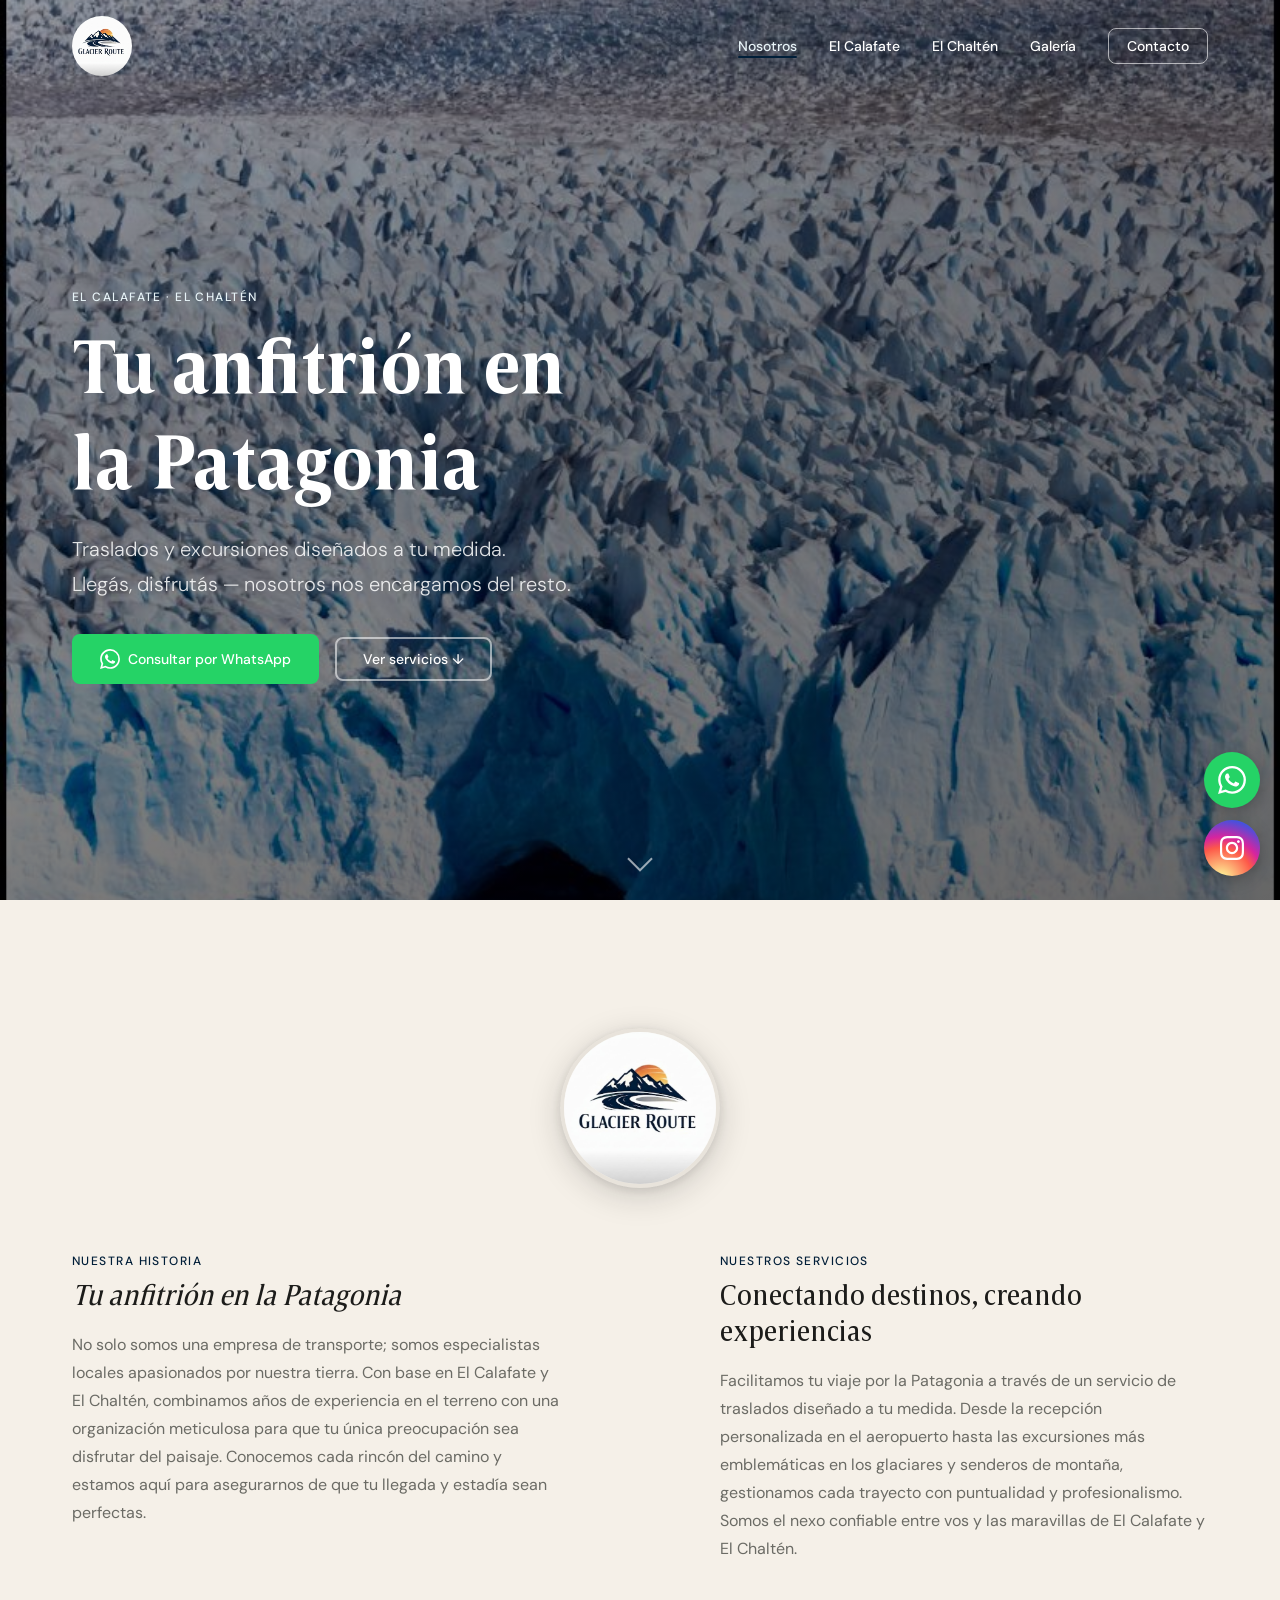
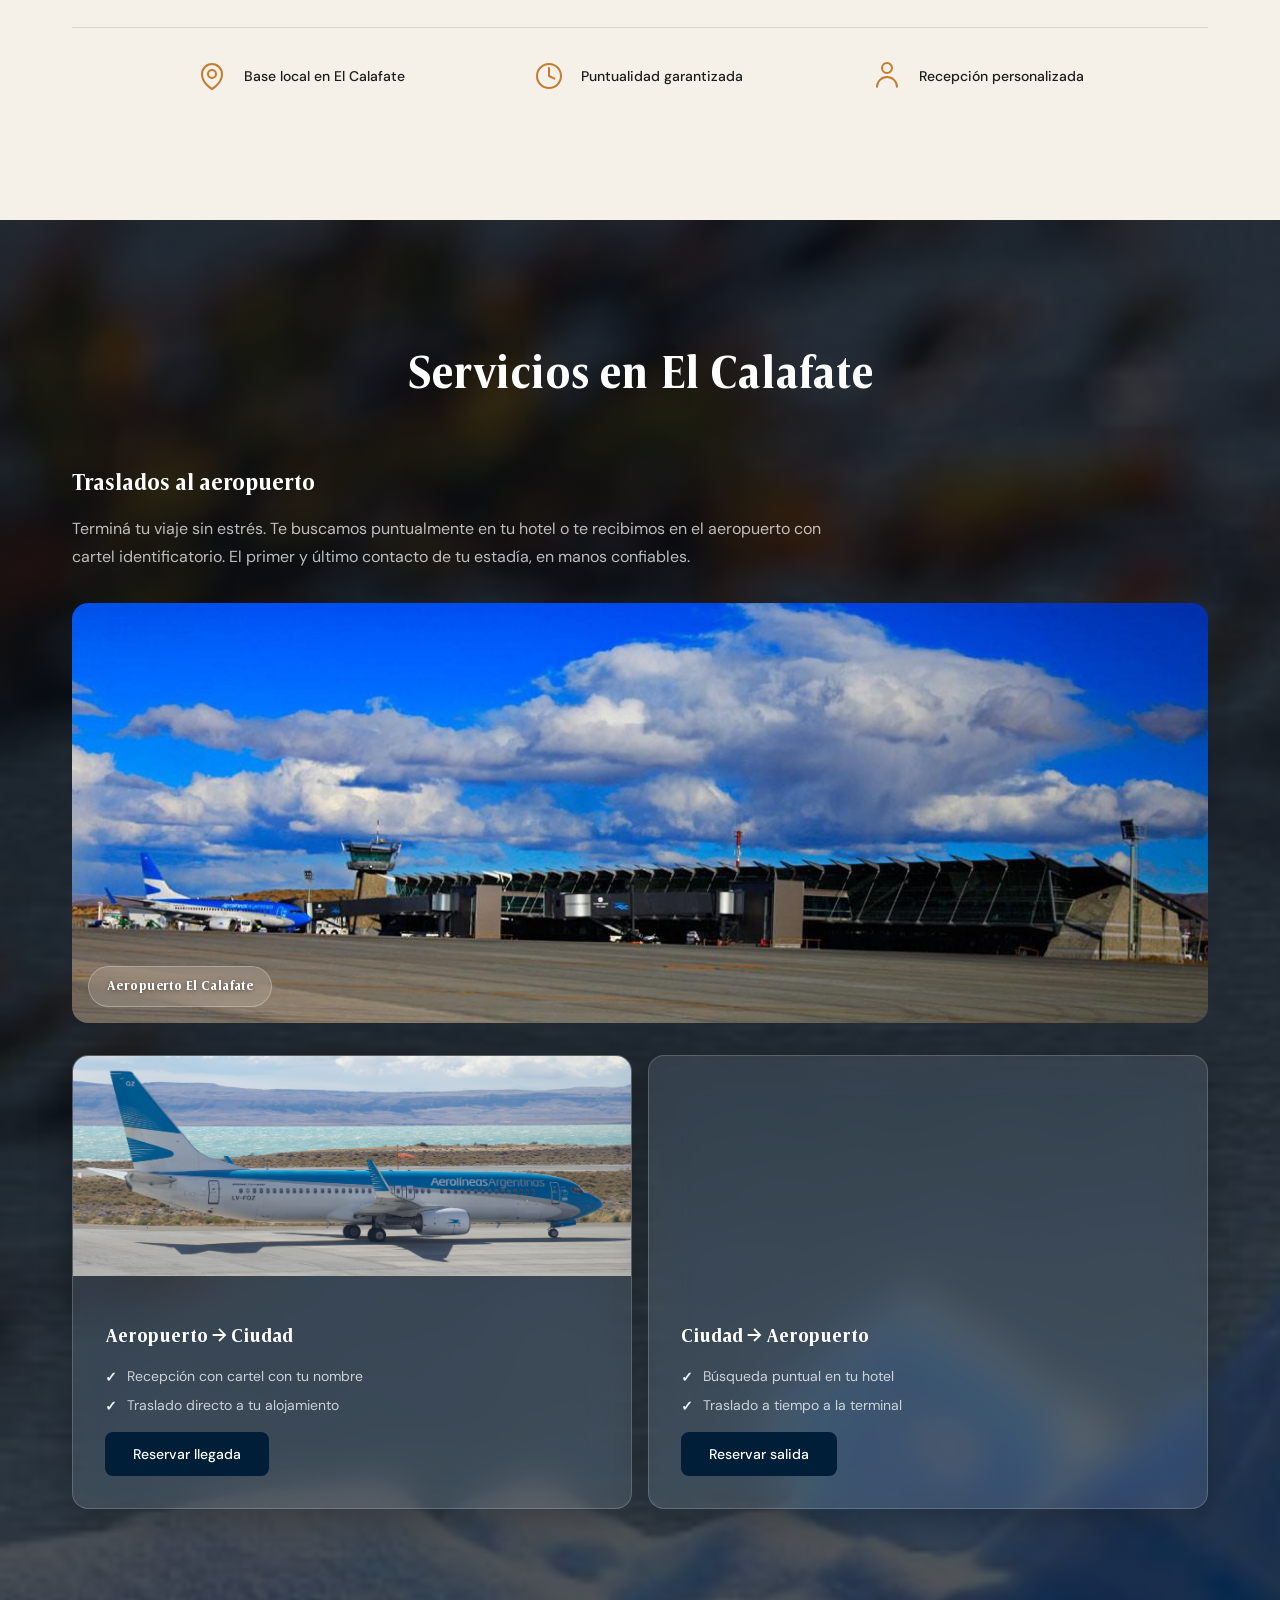
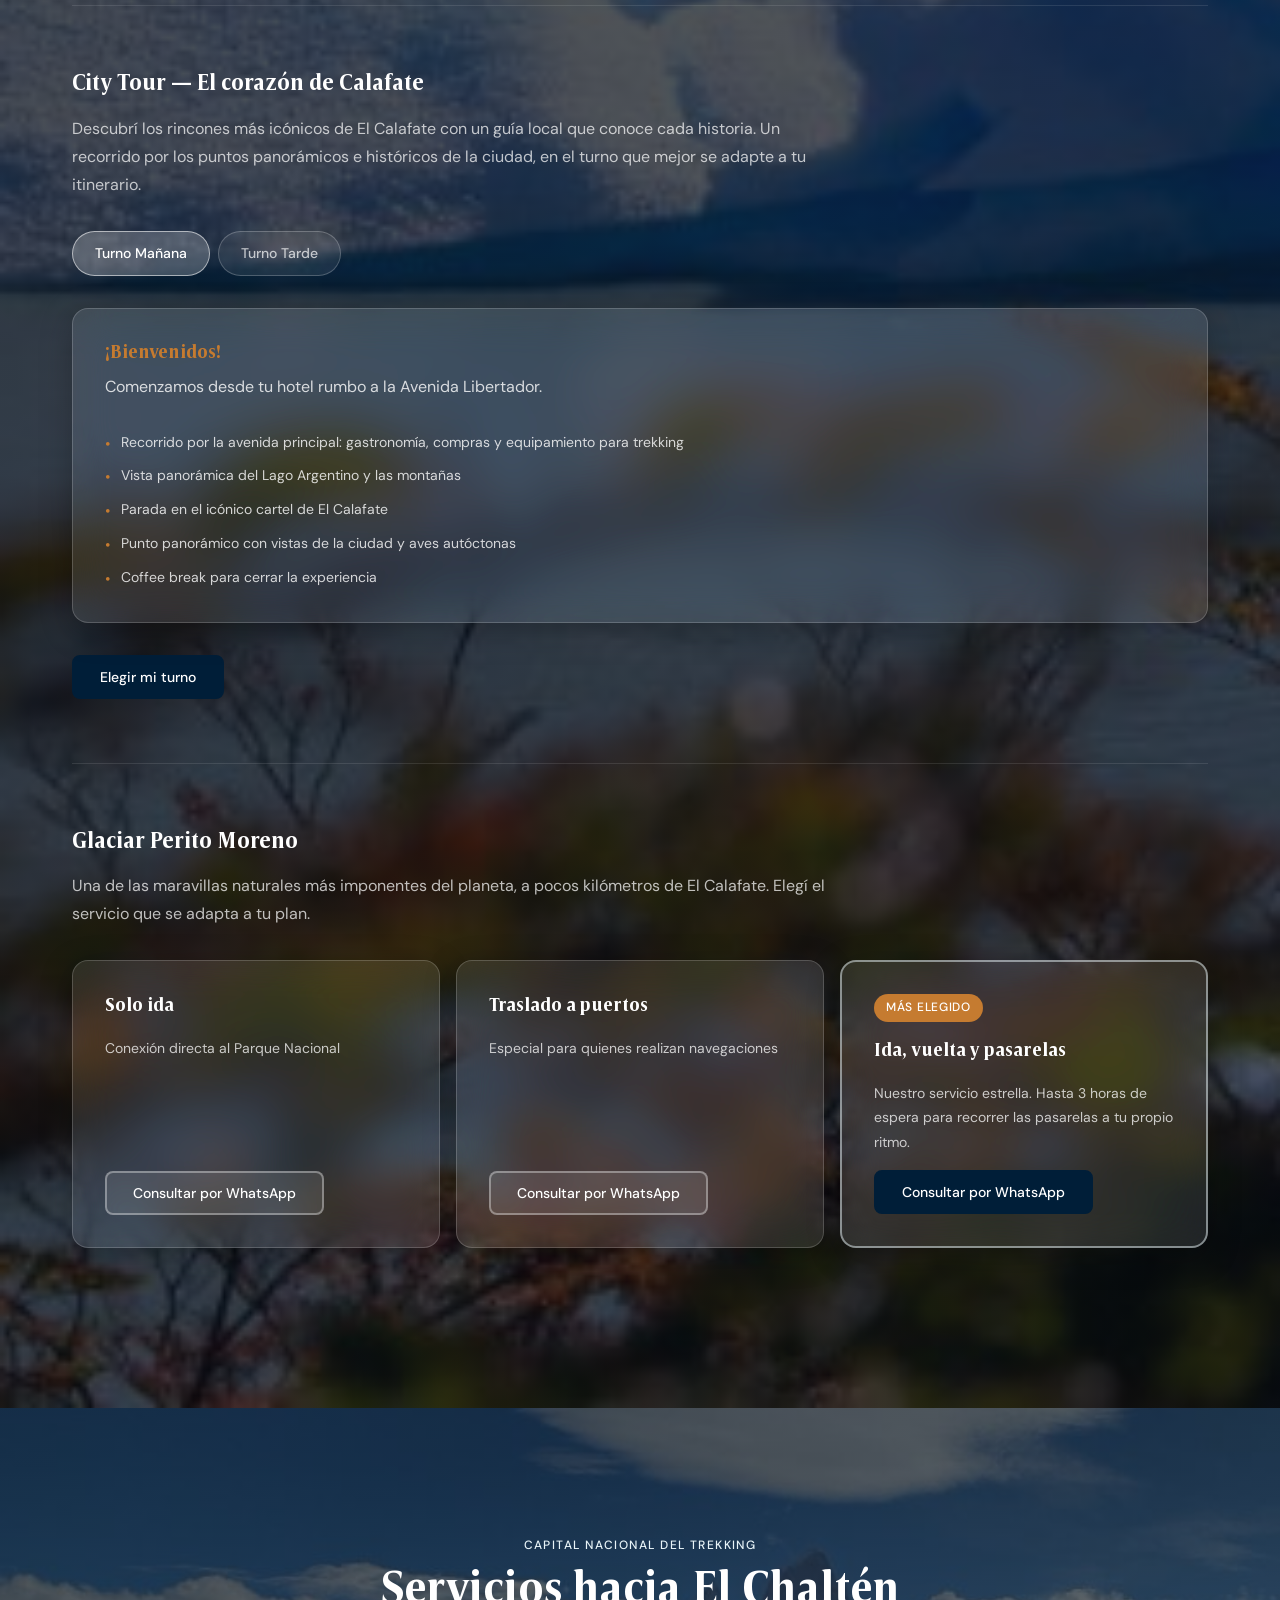
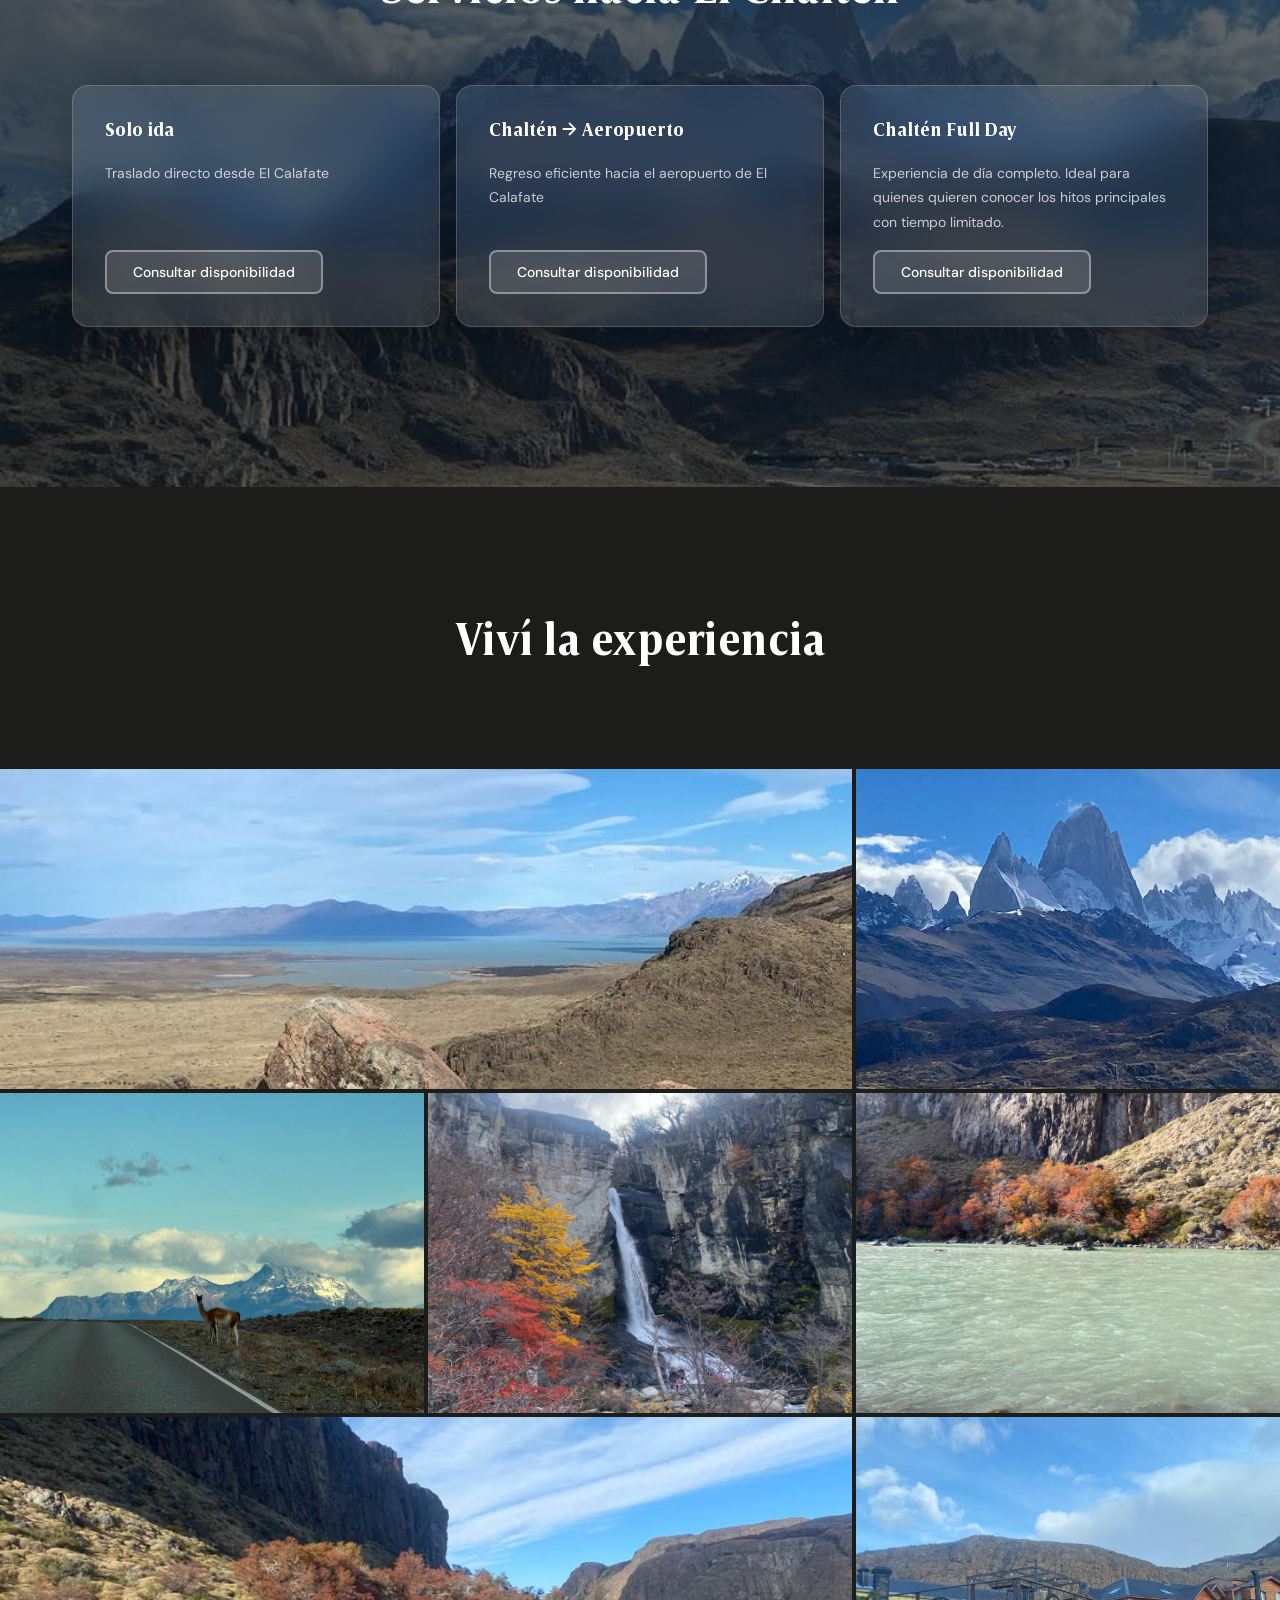
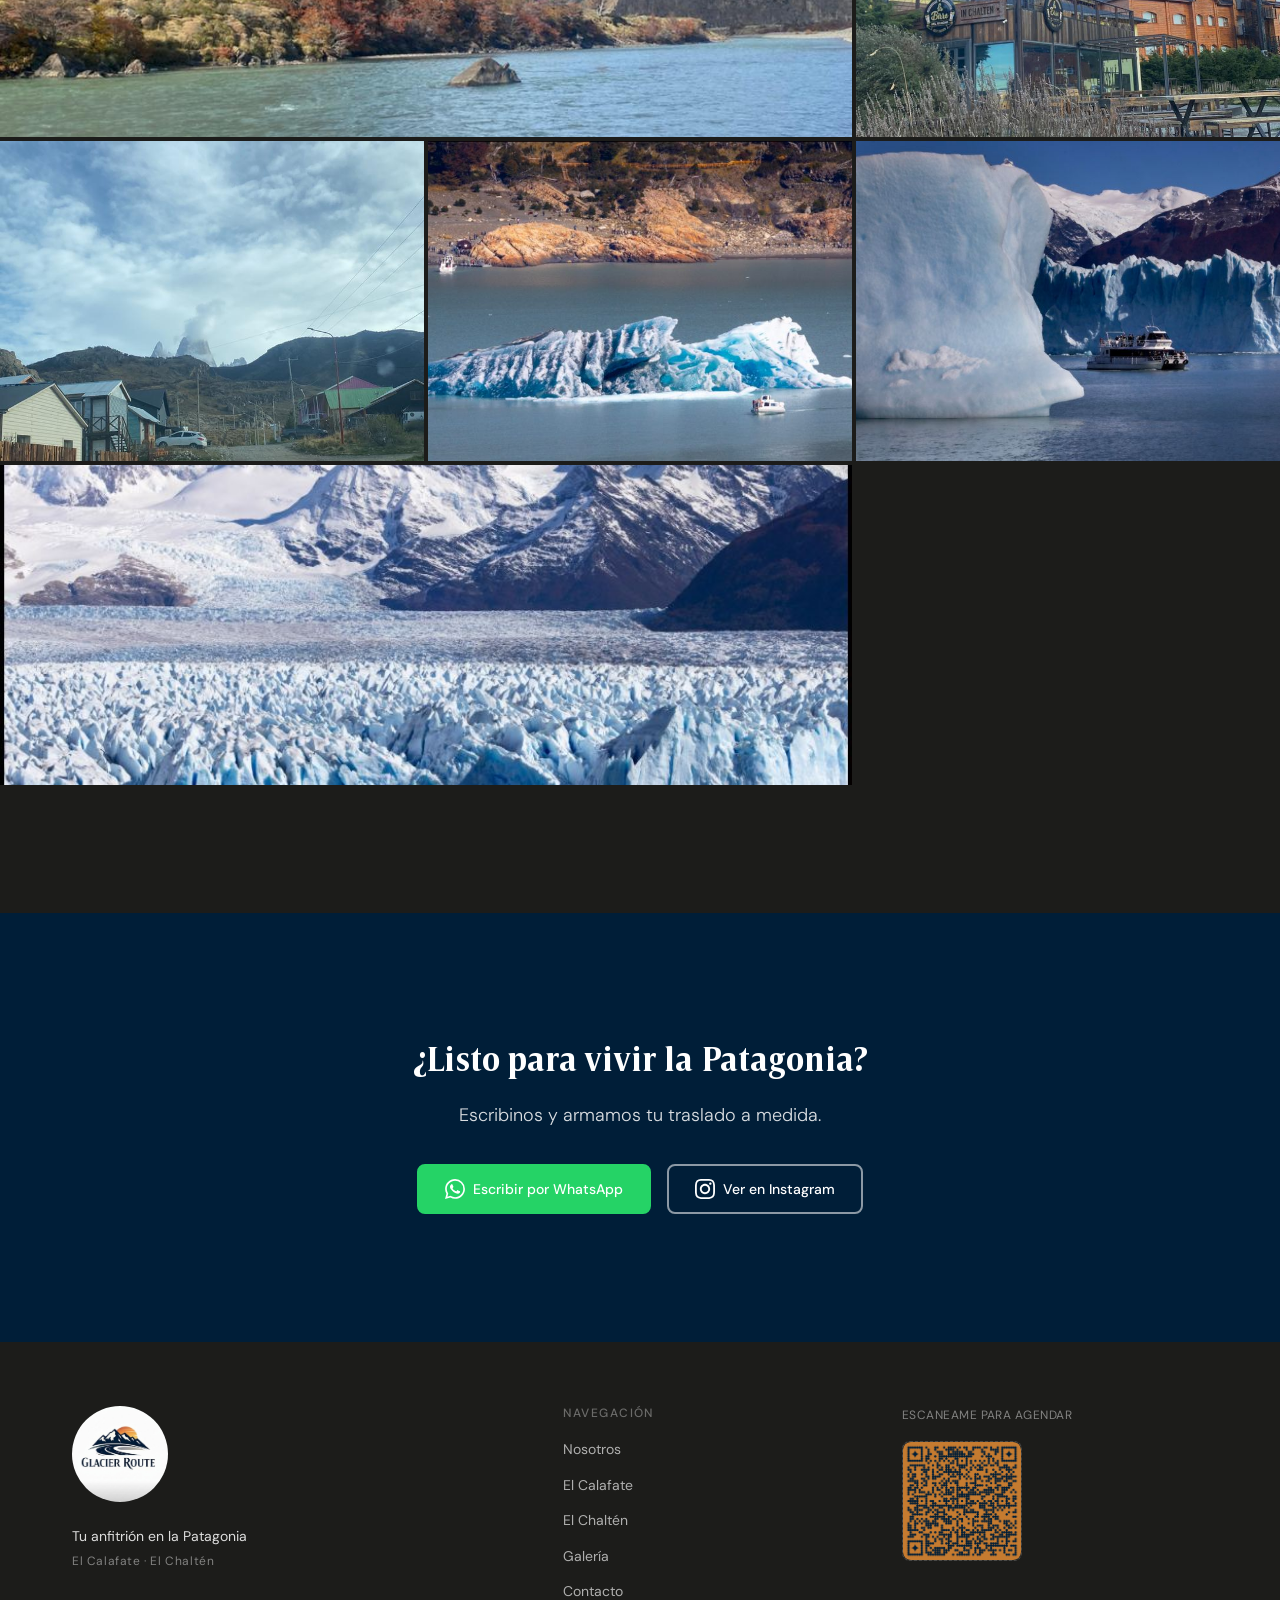
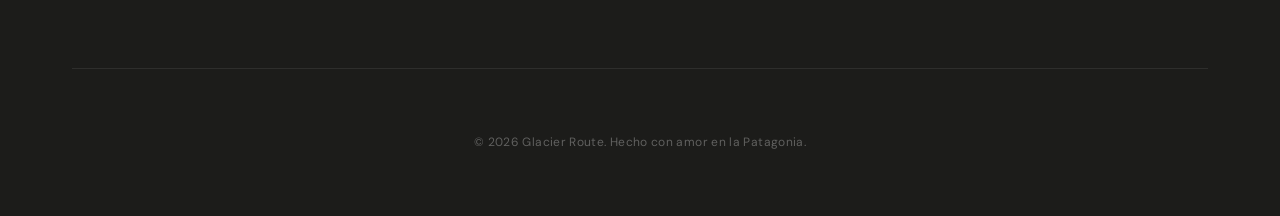
==== index.html @ 3501f5bf "logo más visible, itinerario city tour y dominio glacierroute.com.ar - Logo navbar: 44px → 52px mobi" ====
<!DOCTYPE html>
<html lang="es">
<head>
  <meta charset="UTF-8" />
  <meta name="viewport" content="width=device-width, initial-scale=1.0" />
  <title>Glacier Route | Traslados El Calafate y El Chaltén</title>
  <meta name="description" content="Traslados y excursiones en El Calafate y El Chaltén. Aeropuerto, City Tour, Glaciar Perito Moreno y Chaltén Full Day. Reservas por WhatsApp." />
  <meta name="theme-color" content="#001e38" />
  <link rel="icon" href="assets/icon/logo-glacier-route.ico" />
  <link rel="shortcut icon" href="assets/icon/logo-glacier-route.ico" />
  <link rel="canonical" href="https://www.glacierroute.com.ar/" />

  <!-- Open Graph -->
  <meta property="og:title" content="Glacier Route | Traslados El Calafate y El Chaltén" />
  <meta property="og:description" content="Tu anfitrión en la Patagonia. Traslados y excursiones con especialistas locales." />
  <meta property="og:image" content="https://www.glacierroute.com.ar/assets/glaciar/glaciar-hero.jpeg" />
  <meta property="og:image:width" content="828" />
  <meta property="og:image:height" content="689" />
  <meta property="og:type" content="website" />
  <meta property="og:url" content="https://www.glacierroute.com.ar/" />
  <meta property="og:locale" content="es_AR" />
  <meta property="og:site_name" content="Glacier Route" />

  <!-- Twitter Card -->
  <meta name="twitter:card" content="summary_large_image" />
  <meta name="twitter:title" content="Glacier Route | Traslados El Calafate y El Chaltén" />
  <meta name="twitter:description" content="Tu anfitrión en la Patagonia. Traslados y excursiones con especialistas locales." />
  <meta name="twitter:image" content="https://www.glacierroute.com.ar/assets/glaciar/glaciar-hero.jpeg" />

  <!-- Geo -->
  <meta name="geo.region" content="AR-Z" />
  <meta name="geo.placename" content="El Calafate, Santa Cruz, Argentina" />
  <meta name="geo.position" content="-50.3400;-72.2647" />
  <meta name="ICBM" content="-50.3400, -72.2647" />

  <!-- JSON-LD: LocalBusiness -->
  <script type="application/ld+json">
  {
    "@context": "https://schema.org",
    "@type": "LocalBusiness",
    "@id": "https://www.glacierroute.com.ar/",
    "name": "Glacier Route",
    "description": "Traslados y excursiones en El Calafate y El Chaltén. Aeropuerto, City Tour, Glaciar Perito Moreno y Chaltén Full Day.",
    "url": "https://www.glacierroute.com.ar/",
    "telephone": "+5491162806101",
    "image": "https://www.glacierroute.com.ar/assets/glaciar/glaciar-hero.jpeg",
    "priceRange": "$$",
    "sameAs": ["https://www.instagram.com/traslados.elcalafate"],
    "address": {
      "@type": "PostalAddress",
      "addressLocality": "El Calafate",
      "addressRegion": "Santa Cruz",
      "addressCountry": "AR"
    },
    "geo": {
      "@type": "GeoCoordinates",
      "latitude": -50.3400,
      "longitude": -72.2647
    },
    "areaServed": [
      { "@type": "City", "name": "El Calafate" },
      { "@type": "City", "name": "El Chaltén" }
    ],
    "hasOfferCatalog": {
      "@type": "OfferCatalog",
      "name": "Servicios de traslado y turismo en la Patagonia",
      "itemListElement": [
        {
          "@type": "Offer",
          "itemOffered": {
            "@type": "Service",
            "name": "Traslado Aeropuerto El Calafate",
            "description": "Traslado desde/hacia el Aeropuerto Malvinas Argentinas de El Calafate con recepción personalizada."
          }
        },
        {
          "@type": "Offer",
          "itemOffered": {
            "@type": "Service",
            "name": "City Tour El Calafate",
            "description": "Recorrido por los puntos panorámicos e históricos de El Calafate en turno mañana o tarde."
          }
        },
        {
          "@type": "Offer",
          "itemOffered": {
            "@type": "Service",
            "name": "Traslado Glaciar Perito Moreno",
            "description": "Traslado al Glaciar Perito Moreno en el Parque Nacional Los Glaciares. Opciones: solo ida, puertos o ida y vuelta con pasarelas."
          }
        },
        {
          "@type": "Offer",
          "itemOffered": {
            "@type": "Service",
            "name": "Traslado El Chaltén",
            "description": "Traslado desde El Calafate a El Chaltén, Capital Nacional del Trekking."
          }
        },
        {
          "@type": "Offer",
          "itemOffered": {
            "@type": "Service",
            "name": "Chaltén Full Day",
            "description": "Experiencia de día completo en El Chaltén con los hitos principales de la Capital Nacional del Trekking."
          }
        }
      ]
    }
  }
  </script>

  <!-- Google Fonts -->
  <link rel="preconnect" href="https://fonts.googleapis.com" />
  <link rel="preconnect" href="https://fonts.gstatic.com" crossorigin />
  <link href="https://fonts.googleapis.com/css2?family=Playfair+Display:ital,wght@0,400;0,700;1,400&family=DM+Sans:wght@300;400;500&display=swap" rel="stylesheet" />

  <!-- CSS -->
  <link rel="stylesheet" href="css/variables.css" />
  <link rel="stylesheet" href="css/reset.css" />
  <link rel="stylesheet" href="css/layout.css" />
  <link rel="stylesheet" href="css/components.css" />
  <link rel="stylesheet" href="css/hero.css" />
  <link rel="stylesheet" href="css/services.css" />
  <link rel="stylesheet" href="css/gallery.css" />
  <link rel="stylesheet" href="css/contact.css" />
</head>
<body>

  <!-- ═══════════════════════════════ NAV ═══════════════════════════════ -->
  <header class="site-header" role="banner">
    <nav class="nav" aria-label="Navegación principal">
      <div class="nav__container">
        <a href="#inicio" class="nav__logo" aria-label="Glacier Route — Ir al inicio">
          <img src="assets/logo-glacier-route.jpeg" alt="Glacier Route" width="52" height="52" />
        </a>

        <button class="nav__hamburger" aria-label="Abrir menú de navegación" aria-expanded="false" aria-controls="nav-menu">
          <span class="nav__hamburger-line"></span>
          <span class="nav__hamburger-line"></span>
          <span class="nav__hamburger-line"></span>
        </button>

        <ul class="nav__links" id="nav-menu" role="list">
          <li><a href="#nosotros" class="nav__link">Nosotros</a></li>
          <li><a href="#calafate" class="nav__link">El Calafate</a></li>
          <li><a href="#chalten" class="nav__link">El Chaltén</a></li>
          <li><a href="#galeria" class="nav__link">Galería</a></li>
          <li><a href="#contacto" class="nav__link nav__link--cta">Contacto</a></li>
        </ul>
      </div>
    </nav>
  </header>

  <main>

    <!-- ══════════════════════════ HERO #inicio ════════════════════════ -->
    <section id="inicio" class="hero" aria-label="Presentación principal">
      <div class="hero__media" aria-hidden="true">
        <video class="hero__video" autoplay muted loop playsinline>
          <source src="assets/video/videoHero.mp4" type="video/mp4" />
        </video>
        <div class="hero__image-fallback"></div>
      </div>
      <div class="hero__overlay" aria-hidden="true"></div>

      <div class="hero__content">
        <p class="hero__eyebrow">El Calafate · El Chaltén</p>
        <h1 class="hero__headline">Tu anfitrión en la Patagonia</h1>
        <p class="hero__subheadline">
          Traslados y excursiones diseñados a tu medida.<br>
          Llegás, disfrutás — nosotros nos encargamos del resto.
        </p>
        <div class="hero__ctas">
          <a href="https://wa.me/5491162806101?text=Hola!%20Quiero%20consultar%20sobre%20sus%20servicios%20en%20la%20Patagonia." class="btn btn--whatsapp" target="_blank" rel="noopener noreferrer" aria-label="Consultar por WhatsApp">
            <svg aria-hidden="true" focusable="false" width="20" height="20" viewBox="0 0 24 24" fill="currentColor">
              <path d="M17.472 14.382c-.297-.149-1.758-.867-2.03-.967-.273-.099-.471-.148-.67.15-.197.297-.767.966-.94 1.164-.173.199-.347.223-.644.075-.297-.15-1.255-.463-2.39-1.475-.883-.788-1.48-1.761-1.653-2.059-.173-.297-.018-.458.13-.606.134-.133.298-.347.446-.52.149-.174.198-.298.298-.497.099-.198.05-.371-.025-.52-.075-.149-.669-1.612-.916-2.207-.242-.579-.487-.5-.669-.51-.173-.008-.371-.01-.57-.01-.198 0-.52.074-.792.372-.272.297-1.04 1.016-1.04 2.479 0 1.462 1.065 2.875 1.213 3.074.149.198 2.096 3.2 5.077 4.487.709.306 1.262.489 1.694.625.712.227 1.36.195 1.871.118.571-.085 1.758-.719 2.006-1.413.248-.694.248-1.289.173-1.413-.074-.124-.272-.198-.57-.347m-5.421 7.403h-.004a9.87 9.87 0 01-5.031-1.378l-.361-.214-3.741.982.998-3.648-.235-.374a9.86 9.86 0 01-1.51-5.26c.001-5.45 4.436-9.884 9.888-9.884 2.64 0 5.122 1.03 6.988 2.898a9.825 9.825 0 012.893 6.994c-.003 5.45-4.437 9.884-9.885 9.884m8.413-18.297A11.815 11.815 0 0012.05 0C5.495 0 .16 5.335.157 11.892c0 2.096.547 4.142 1.588 5.945L.057 24l6.305-1.654a11.882 11.882 0 005.683 1.448h.005c6.554 0 11.89-5.335 11.893-11.893a11.821 11.821 0 00-3.48-8.413z"/>
            </svg>
            Consultar por WhatsApp
          </a>
          <a href="#nosotros" class="btn btn--outline-white">Ver servicios ↓</a>
        </div>
      </div>

      <div class="hero__scroll-indicator" aria-hidden="true">
        <span class="hero__scroll-arrow"></span>
      </div>
    </section>

    <!-- ══════════════════════ NOSOTROS #nosotros ══════════════════════ -->
    <section id="nosotros" class="nosotros section" aria-labelledby="nosotros-heading">
      <div class="container">
        <div class="nosotros__brand-showcase">
          <img src="assets/logo-glacier-route.jpeg" alt="Glacier Route" class="nosotros__brand-logo" width="160" height="160" />
        </div>

        <div class="nosotros__grid">

          <div class="nosotros__col">
            <p class="eyebrow">Nuestra historia</p>
            <h2 id="nosotros-heading" class="nosotros__title"><em>Tu anfitrión en la Patagonia</em></h2>
            <p class="nosotros__text">No solo somos una empresa de transporte; somos especialistas locales apasionados por nuestra tierra. Con base en El Calafate y El Chaltén, combinamos años de experiencia en el terreno con una organización meticulosa para que tu única preocupación sea disfrutar del paisaje. Conocemos cada rincón del camino y estamos aquí para asegurarnos de que tu llegada y estadía sean perfectas.</p>
          </div>

          <div class="nosotros__col">
            <p class="eyebrow">Nuestros servicios</p>
            <h2 class="nosotros__title">Conectando destinos, creando experiencias</h2>
            <p class="nosotros__text">Facilitamos tu viaje por la Patagonia a través de un servicio de traslados diseñado a tu medida. Desde la recepción personalizada en el aeropuerto hasta las excursiones más emblemáticas en los glaciares y senderos de montaña, gestionamos cada trayecto con puntualidad y profesionalismo. Somos el nexo confiable entre vos y las maravillas de El Calafate y El Chaltén.</p>
          </div>

        </div>

        <ul class="trust-badges" role="list" aria-label="Por qué elegirnos">
          <li class="trust-badge">
            <svg class="trust-badge__icon" aria-hidden="true" focusable="false" width="32" height="32" viewBox="0 0 24 24" fill="none" stroke="currentColor" stroke-width="1.5" stroke-linecap="round" stroke-linejoin="round">
              <path d="M15 10.5a3 3 0 1 1-6 0 3 3 0 0 1 6 0z"/>
              <path d="M19.5 10.5c0 7.142-7.5 11.25-7.5 11.25S4.5 17.642 4.5 10.5a7.5 7.5 0 0 1 15 0z"/>
            </svg>
            <span class="trust-badge__text">Base local en El Calafate</span>
          </li>
          <li class="trust-badge">
            <svg class="trust-badge__icon" aria-hidden="true" focusable="false" width="32" height="32" viewBox="0 0 24 24" fill="none" stroke="currentColor" stroke-width="1.5" stroke-linecap="round" stroke-linejoin="round">
              <circle cx="12" cy="12" r="9"/>
              <path d="M12 6v6l4 2"/>
            </svg>
            <span class="trust-badge__text">Puntualidad garantizada</span>
          </li>
          <li class="trust-badge">
            <svg class="trust-badge__icon" aria-hidden="true" focusable="false" width="32" height="32" viewBox="0 0 24 24" fill="none" stroke="currentColor" stroke-width="1.5" stroke-linecap="round" stroke-linejoin="round">
              <path d="M15.75 6a3.75 3.75 0 1 1-7.5 0 3.75 3.75 0 0 1 7.5 0z"/>
              <path d="M4.501 20.118a7.5 7.5 0 0 1 14.998 0"/>
            </svg>
            <span class="trust-badge__text">Recepción personalizada</span>
          </li>
        </ul>
      </div>
    </section>

    <!-- ══════════════════ CALAFATE #calafate ══════════════════════════ -->
    <section id="calafate" class="services-calafate section" aria-labelledby="calafate-heading">
      <div class="container">
        <h2 id="calafate-heading" class="section-title">Servicios en El Calafate</h2>

        <!-- 3.1 Traslado aeropuerto -->
        <div class="service-block" id="traslado-aeropuerto">
          <h3 class="service-block__title">Traslados al aeropuerto</h3>
          <p class="service-block__desc">Terminá tu viaje sin estrés. Te buscamos puntualmente en tu hotel o te recibimos en el aeropuerto con cartel identificatorio. El primer y último contacto de tu estadía, en manos confiables.</p>

          <div class="service-block__banner">
            <img src="assets/aeropuerto/aeropuerto1.jpg" alt="Aeropuerto Internacional Malvinas Argentinas, El Calafate" width="1170" height="470" />
            <span class="service-block__banner-label">Aeropuerto El Calafate</span>
          </div>

          <div class="cards-row">
            <div class="card card--transfer card--visual">
              <div class="card__image-wrap">
                <img class="card__image" src="assets/aeropuerto/avion-aeropuerto-calafate.png" alt="Avión en el aeropuerto de El Calafate" width="1280" height="853" loading="lazy" />
              </div>
              <div class="card__body">
                <h4 class="card__title">Aeropuerto → Ciudad</h4>
                <ul class="card__list" role="list">
                  <li>Recepción con cartel con tu nombre</li>
                  <li>Traslado directo a tu alojamiento</li>
                </ul>
                <a href="#" class="btn btn--primary js-whatsapp" data-whatsapp-key="aeropuerto_in">Reservar llegada</a>
              </div>
            </div>
            <div class="card card--transfer card--visual">
              <div class="card__image-wrap">
                <video autoplay muted loop playsinline aria-hidden="true">
                  <source src="assets/aeropuerto/plano-volando-desde-avion-calafate.mp4" type="video/mp4" />
                </video>
              </div>
              <div class="card__body">
                <h4 class="card__title">Ciudad → Aeropuerto</h4>
                <ul class="card__list" role="list">
                  <li>Búsqueda puntual en tu hotel</li>
                  <li>Traslado a tiempo a la terminal</li>
                </ul>
                <a href="#" class="btn btn--primary js-whatsapp" data-whatsapp-key="aeropuerto_out">Reservar salida</a>
              </div>
            </div>
          </div>
        </div>

        <!-- 3.2 City Tour -->
        <div class="service-block" id="city-tour">
          <h3 class="service-block__title">City Tour — El corazón de Calafate</h3>
          <p class="service-block__desc">Descubrí los rincones más icónicos de El Calafate con un guía local que conoce cada historia. Un recorrido por los puntos panorámicos e históricos de la ciudad, en el turno que mejor se adapte a tu itinerario.</p>

          <div class="pills" role="group" aria-label="Elegí tu turno">
            <button class="pill pill--active" data-turn="manana" aria-pressed="true">Turno Mañana</button>
            <button class="pill" data-turn="tarde" aria-pressed="false">Turno Tarde</button>
          </div>

          <div class="city-tour-itinerary">
            <h4 class="city-tour-itinerary__heading">¡Bienvenidos!</h4>
            <p class="city-tour-itinerary__lead">Comenzamos desde tu hotel rumbo a la Avenida Libertador.</p>
            <ul class="city-tour-itinerary__list">
              <li>Recorrido por la avenida principal: gastronomía, compras y equipamiento para trekking</li>
              <li>Vista panorámica del Lago Argentino y las montañas</li>
              <li>Parada en el icónico cartel de El Calafate</li>
              <li>Punto panorámico con vistas de la ciudad y aves autóctonas</li>
              <li>Coffee break para cerrar la experiencia</li>
            </ul>
          </div>

          <a href="#" class="btn btn--primary js-whatsapp" data-whatsapp-key="city_tour">Elegir mi turno</a>
        </div>

        <!-- 3.3 Glaciar Perito Moreno -->
        <div class="service-block" id="glaciar-perito-moreno">
          <h3 class="service-block__title">Glaciar Perito Moreno</h3>
          <p class="service-block__desc">Una de las maravillas naturales más imponentes del planeta, a pocos kilómetros de El Calafate. Elegí el servicio que se adapta a tu plan.</p>

          <div class="cards-row cards-row--three">
            <div class="card card--glaciar">
              <h4 class="card__title">Solo ida</h4>
              <p class="card__text">Conexión directa al Parque Nacional</p>
              <a href="#" class="btn btn--secondary js-whatsapp" data-whatsapp-key="glaciar_ida">Consultar por WhatsApp</a>
            </div>
            <div class="card card--glaciar">
              <h4 class="card__title">Traslado a puertos</h4>
              <p class="card__text">Especial para quienes realizan navegaciones</p>
              <a href="#" class="btn btn--secondary js-whatsapp" data-whatsapp-key="glaciar_puertos">Consultar por WhatsApp</a>
            </div>
            <div class="card card--glaciar card--featured">
              <span class="card__badge">Más elegido</span>
              <h4 class="card__title">Ida, vuelta y pasarelas</h4>
              <p class="card__text">Nuestro servicio estrella. Hasta 3 horas de espera para recorrer las pasarelas a tu propio ritmo.</p>
              <a href="#" class="btn btn--primary js-whatsapp" data-whatsapp-key="glaciar_completo">Consultar por WhatsApp</a>
            </div>
          </div>
        </div>

      </div>
    </section>

    <!-- ════════════════════ CHALTÉN #chalten ════════════════════════ -->
    <section id="chalten" class="services-chalten section" aria-labelledby="chalten-heading">
      <div class="container">
        <p class="eyebrow eyebrow--centered">Capital Nacional del Trekking</p>
        <h2 id="chalten-heading" class="section-title">Servicios hacia El Chaltén</h2>

        <div class="cards-row cards-row--three">
          <div class="card card--chalten">
            <h3 class="card__title">Solo ida</h3>
            <p class="card__text">Traslado directo desde El Calafate</p>
            <a href="#" class="btn btn--secondary js-whatsapp" data-whatsapp-key="chalten_ida">Consultar disponibilidad</a>
          </div>
          <div class="card card--chalten">
            <h3 class="card__title">Chaltén → Aeropuerto</h3>
            <p class="card__text">Regreso eficiente hacia el aeropuerto de El Calafate</p>
            <a href="#" class="btn btn--secondary js-whatsapp" data-whatsapp-key="chalten_aeropuerto">Consultar disponibilidad</a>
          </div>
          <div class="card card--chalten">
            <h3 class="card__title">Chaltén Full Day</h3>
            <p class="card__text">Experiencia de día completo. Ideal para quienes quieren conocer los hitos principales con tiempo limitado.</p>
            <a href="#" class="btn btn--secondary js-whatsapp" data-whatsapp-key="chalten_fullday">Consultar disponibilidad</a>
          </div>
        </div>
      </div>
    </section>

    <!-- ══════════════════════ GALERÍA #galeria ════════════════════════ -->
    <section id="galeria" class="gallery section" aria-labelledby="galeria-heading">
      <div class="container">
        <h2 id="galeria-heading" class="section-title section-title--light">Viví la experiencia</h2>
      </div>
      <div class="gallery__grid">

        <!-- El Chaltén — 8 imágenes (la 1° fue al fondo de la sección Chaltén) -->
        <button class="gallery__item" data-index="0" aria-label="Ver imagen de El Chaltén 1">
          <img src="assets/chalten/chalten-01.jpeg" alt="Trekking en El Chaltén, Patagonia" width="720" height="1280" loading="lazy" />
          <div class="gallery__overlay" aria-hidden="true">
            <svg width="24" height="24" viewBox="0 0 24 24" fill="none" stroke="currentColor" stroke-width="2" aria-hidden="true"><circle cx="11" cy="11" r="8"/><path d="m21 21-4.35-4.35"/></svg>
          </div>
        </button>
        <button class="gallery__item" data-index="1" aria-label="Ver imagen de El Chaltén 2">
          <img src="assets/chalten/chalten-02.jpeg" alt="Montañas de El Chaltén" width="720" height="1280" loading="lazy" />
          <div class="gallery__overlay" aria-hidden="true">
            <svg width="24" height="24" viewBox="0 0 24 24" fill="none" stroke="currentColor" stroke-width="2" aria-hidden="true"><circle cx="11" cy="11" r="8"/><path d="m21 21-4.35-4.35"/></svg>
          </div>
        </button>
        <button class="gallery__item" data-index="2" aria-label="Ver imagen de El Chaltén 3">
          <img src="assets/chalten/chalten-03.jpeg" alt="Senderos de montaña en El Chaltén" width="1280" height="960" loading="lazy" />
          <div class="gallery__overlay" aria-hidden="true">
            <svg width="24" height="24" viewBox="0 0 24 24" fill="none" stroke="currentColor" stroke-width="2" aria-hidden="true"><circle cx="11" cy="11" r="8"/><path d="m21 21-4.35-4.35"/></svg>
          </div>
        </button>
        <button class="gallery__item" data-index="3" aria-label="Ver imagen de El Chaltén 4">
          <img src="assets/chalten/chalten-04.jpeg" alt="Naturaleza patagónica en El Chaltén" width="960" height="1280" loading="lazy" />
          <div class="gallery__overlay" aria-hidden="true">
            <svg width="24" height="24" viewBox="0 0 24 24" fill="none" stroke="currentColor" stroke-width="2" aria-hidden="true"><circle cx="11" cy="11" r="8"/><path d="m21 21-4.35-4.35"/></svg>
          </div>
        </button>
        <button class="gallery__item" data-index="4" aria-label="Ver imagen de El Chaltén 5">
          <img src="assets/chalten/chalten-05.jpeg" alt="Vista panorámica en El Chaltén" width="960" height="1280" loading="lazy" />
          <div class="gallery__overlay" aria-hidden="true">
            <svg width="24" height="24" viewBox="0 0 24 24" fill="none" stroke="currentColor" stroke-width="2" aria-hidden="true"><circle cx="11" cy="11" r="8"/><path d="m21 21-4.35-4.35"/></svg>
          </div>
        </button>
        <button class="gallery__item" data-index="5" aria-label="Ver imagen de El Chaltén 6">
          <img src="assets/chalten/chalten-06.jpeg" alt="Excursión en El Chaltén" width="960" height="1280" loading="lazy" />
          <div class="gallery__overlay" aria-hidden="true">
            <svg width="24" height="24" viewBox="0 0 24 24" fill="none" stroke="currentColor" stroke-width="2" aria-hidden="true"><circle cx="11" cy="11" r="8"/><path d="m21 21-4.35-4.35"/></svg>
          </div>
        </button>
        <button class="gallery__item" data-index="6" aria-label="Ver imagen de El Chaltén 7">
          <img src="assets/chalten/chalten-07.jpeg" alt="Laguna y montaña en El Chaltén" width="720" height="1280" loading="lazy" />
          <div class="gallery__overlay" aria-hidden="true">
            <svg width="24" height="24" viewBox="0 0 24 24" fill="none" stroke="currentColor" stroke-width="2" aria-hidden="true"><circle cx="11" cy="11" r="8"/><path d="m21 21-4.35-4.35"/></svg>
          </div>
        </button>
        <button class="gallery__item" data-index="7" aria-label="Ver imagen de El Chaltén 8">
          <img src="assets/chalten/chalten-08.jpeg" alt="Paisaje patagónico de El Chaltén" width="720" height="1280" loading="lazy" />
          <div class="gallery__overlay" aria-hidden="true">
            <svg width="24" height="24" viewBox="0 0 24 24" fill="none" stroke="currentColor" stroke-width="2" aria-hidden="true"><circle cx="11" cy="11" r="8"/><path d="m21 21-4.35-4.35"/></svg>
          </div>
        </button>

        <!-- Glaciar Perito Moreno — 3 imágenes (la 1° fue al fondo de la sección Calafate) -->
        <button class="gallery__item" data-index="8" aria-label="Ver imagen del Glaciar Perito Moreno 1">
          <img src="assets/glaciar/glaciar-01.jpeg" alt="Naturaleza del Parque Nacional Los Glaciares" width="828" height="473" loading="lazy" />
          <div class="gallery__overlay" aria-hidden="true">
            <svg width="24" height="24" viewBox="0 0 24 24" fill="none" stroke="currentColor" stroke-width="2" aria-hidden="true"><circle cx="11" cy="11" r="8"/><path d="m21 21-4.35-4.35"/></svg>
          </div>
        </button>
        <button class="gallery__item" data-index="9" aria-label="Ver imagen del Glaciar Perito Moreno 2">
          <img src="assets/glaciar/glaciar-02.jpeg" alt="Glaciar Perito Moreno, Patagonia argentina" width="828" height="500" loading="lazy" />
          <div class="gallery__overlay" aria-hidden="true">
            <svg width="24" height="24" viewBox="0 0 24 24" fill="none" stroke="currentColor" stroke-width="2" aria-hidden="true"><circle cx="11" cy="11" r="8"/><path d="m21 21-4.35-4.35"/></svg>
          </div>
        </button>
        <button class="gallery__item" data-index="10" aria-label="Ver imagen del Glaciar Perito Moreno 3">
          <img src="assets/glaciar/glaciar-03.jpeg" alt="Maravilla natural del Glaciar Perito Moreno" width="828" height="609" loading="lazy" />
          <div class="gallery__overlay" aria-hidden="true">
            <svg width="24" height="24" viewBox="0 0 24 24" fill="none" stroke="currentColor" stroke-width="2" aria-hidden="true"><circle cx="11" cy="11" r="8"/><path d="m21 21-4.35-4.35"/></svg>
          </div>
        </button>

      </div>
    </section>

    <!-- ══════════════════ CONTACTO CTA #contacto ════════════════════ -->
    <section id="contacto" class="contact-cta section" aria-labelledby="contacto-heading">
      <div class="container contact-cta__inner">
        <h2 id="contacto-heading" class="contact-cta__title">¿Listo para vivir la Patagonia?</h2>
        <p class="contact-cta__subtitle">Escribinos y armamos tu traslado a medida.</p>
        <div class="contact-cta__actions">
          <a href="https://wa.me/5491162806101?text=Hola!%20Quiero%20consultar%20sobre%20sus%20servicios%20en%20la%20Patagonia." class="btn btn--whatsapp" target="_blank" rel="noopener noreferrer" aria-label="Escribir por WhatsApp">
            <svg aria-hidden="true" focusable="false" width="20" height="20" viewBox="0 0 24 24" fill="currentColor">
              <path d="M17.472 14.382c-.297-.149-1.758-.867-2.03-.967-.273-.099-.471-.148-.67.15-.197.297-.767.966-.94 1.164-.173.199-.347.223-.644.075-.297-.15-1.255-.463-2.39-1.475-.883-.788-1.48-1.761-1.653-2.059-.173-.297-.018-.458.13-.606.134-.133.298-.347.446-.52.149-.174.198-.298.298-.497.099-.198.05-.371-.025-.52-.075-.149-.669-1.612-.916-2.207-.242-.579-.487-.5-.669-.51-.173-.008-.371-.01-.57-.01-.198 0-.52.074-.792.372-.272.297-1.04 1.016-1.04 2.479 0 1.462 1.065 2.875 1.213 3.074.149.198 2.096 3.2 5.077 4.487.709.306 1.262.489 1.694.625.712.227 1.36.195 1.871.118.571-.085 1.758-.719 2.006-1.413.248-.694.248-1.289.173-1.413-.074-.124-.272-.198-.57-.347m-5.421 7.403h-.004a9.87 9.87 0 01-5.031-1.378l-.361-.214-3.741.982.998-3.648-.235-.374a9.86 9.86 0 01-1.51-5.26c.001-5.45 4.436-9.884 9.888-9.884 2.64 0 5.122 1.03 6.988 2.898a9.825 9.825 0 012.893 6.994c-.003 5.45-4.437 9.884-9.885 9.884m8.413-18.297A11.815 11.815 0 0012.05 0C5.495 0 .16 5.335.157 11.892c0 2.096.547 4.142 1.588 5.945L.057 24l6.305-1.654a11.882 11.882 0 005.683 1.448h.005c6.554 0 11.89-5.335 11.893-11.893a11.821 11.821 0 00-3.48-8.413z"/>
            </svg>
            Escribir por WhatsApp
          </a>
          <a href="https://www.instagram.com/traslados.elcalafate?igsh=dmVlcjQ0a2Q4OHNq" class="btn btn--outline-white" target="_blank" rel="noopener noreferrer" aria-label="Ver en Instagram (abre en nueva pestaña)">
            <svg aria-hidden="true" focusable="false" width="20" height="20" viewBox="0 0 24 24" fill="currentColor">
              <path d="M12 2.163c3.204 0 3.584.012 4.85.07 3.252.148 4.771 1.691 4.919 4.919.058 1.265.069 1.645.069 4.849 0 3.205-.012 3.584-.069 4.849-.149 3.225-1.664 4.771-4.919 4.919-1.266.058-1.644.07-4.85.07-3.204 0-3.584-.012-4.849-.07-3.26-.149-4.771-1.699-4.919-4.92-.058-1.265-.07-1.644-.07-4.849 0-3.204.013-3.583.07-4.849.149-3.227 1.664-4.771 4.919-4.919 1.266-.057 1.645-.069 4.849-.069zm0-2.163c-3.259 0-3.667.014-4.947.072-4.358.2-6.78 2.618-6.98 6.98-.059 1.281-.073 1.689-.073 4.948 0 3.259.014 3.668.072 4.948.2 4.358 2.618 6.78 6.98 6.98 1.281.058 1.689.072 4.948.072 3.259 0 3.668-.014 4.948-.072 4.354-.2 6.782-2.618 6.979-6.98.059-1.28.073-1.689.073-4.948 0-3.259-.014-3.667-.072-4.947-.196-4.354-2.617-6.78-6.979-6.98-1.281-.059-1.69-.073-4.949-.073zm0 5.838c-3.403 0-6.162 2.759-6.162 6.162s2.759 6.163 6.162 6.163 6.162-2.759 6.162-6.163c0-3.403-2.759-6.162-6.162-6.162zm0 10.162c-2.209 0-4-1.79-4-4 0-2.209 1.791-4 4-4s4 1.791 4 4c0 2.21-1.791 4-4 4zm6.406-11.845c-.796 0-1.441.645-1.441 1.44s.645 1.44 1.441 1.44c.795 0 1.439-.645 1.439-1.44s-.644-1.44-1.439-1.44z"/>
            </svg>
            Ver en Instagram
          </a>
        </div>
      </div>
    </section>

  </main>

  <!-- ══════════════════════════ FOOTER ══════════════════════════════ -->
  <footer class="site-footer" role="contentinfo">
    <div class="container">
      <div class="footer__grid">

        <div class="footer__col footer__col--brand">
          <a href="#inicio" class="footer__logo-link" aria-label="Glacier Route — Volver al inicio">
            <img src="assets/logo-glacier-route.jpeg" alt="Glacier Route" width="96" height="96" class="footer__logo" />
          </a>
          <p class="footer__tagline">Tu anfitrión en la Patagonia</p>
          <p class="footer__location">El Calafate · El Chaltén</p>
        </div>

        <nav class="footer__col footer__col--nav" aria-label="Navegación del pie de página">
          <h3 class="footer__nav-title">Navegación</h3>
          <ul class="footer__nav-links" role="list">
            <li><a href="#nosotros" class="footer__link">Nosotros</a></li>
            <li><a href="#calafate" class="footer__link">El Calafate</a></li>
            <li><a href="#chalten" class="footer__link">El Chaltén</a></li>
            <li><a href="#galeria" class="footer__link">Galería</a></li>
            <li><a href="#contacto" class="footer__link">Contacto</a></li>
          </ul>
        </nav>

        <div class="footer__col footer__col--qr">
          <p class="footer__qr-text">Escaneame para agendar</p>
          <div class="footer__qr-wrap">
            <img src="assets/QR/newQR.png" alt="Código QR — contacto por WhatsApp" width="120" height="120" class="footer__qr-img" />
          </div>
        </div>

      </div>

      <div class="footer__bottom">
        <p class="footer__copyright">&copy; 2026 Glacier Route. Hecho con amor en la Patagonia.</p>
      </div>
    </div>
  </footer>

  <!-- ══════════════════ BOTONES FLOTANTES ══════════════════════════ -->
  <div class="floating-buttons" aria-label="Contacto rápido">
    <a href="https://wa.me/5491162806101?text=Hola!%20Quiero%20consultar%20sobre%20sus%20servicios%20en%20la%20Patagonia." class="fab fab--whatsapp" aria-label="Contactar por WhatsApp" target="_blank" rel="noopener noreferrer">
      <svg aria-hidden="true" focusable="false" width="28" height="28" viewBox="0 0 24 24" fill="currentColor">
        <path d="M17.472 14.382c-.297-.149-1.758-.867-2.03-.967-.273-.099-.471-.148-.67.15-.197.297-.767.966-.94 1.164-.173.199-.347.223-.644.075-.297-.15-1.255-.463-2.39-1.475-.883-.788-1.48-1.761-1.653-2.059-.173-.297-.018-.458.13-.606.134-.133.298-.347.446-.52.149-.174.198-.298.298-.497.099-.198.05-.371-.025-.52-.075-.149-.669-1.612-.916-2.207-.242-.579-.487-.5-.669-.51-.173-.008-.371-.01-.57-.01-.198 0-.52.074-.792.372-.272.297-1.04 1.016-1.04 2.479 0 1.462 1.065 2.875 1.213 3.074.149.198 2.096 3.2 5.077 4.487.709.306 1.262.489 1.694.625.712.227 1.36.195 1.871.118.571-.085 1.758-.719 2.006-1.413.248-.694.248-1.289.173-1.413-.074-.124-.272-.198-.57-.347m-5.421 7.403h-.004a9.87 9.87 0 01-5.031-1.378l-.361-.214-3.741.982.998-3.648-.235-.374a9.86 9.86 0 01-1.51-5.26c.001-5.45 4.436-9.884 9.888-9.884 2.64 0 5.122 1.03 6.988 2.898a9.825 9.825 0 012.893 6.994c-.003 5.45-4.437 9.884-9.885 9.884m8.413-18.297A11.815 11.815 0 0012.05 0C5.495 0 .16 5.335.157 11.892c0 2.096.547 4.142 1.588 5.945L.057 24l6.305-1.654a11.882 11.882 0 005.683 1.448h.005c6.554 0 11.89-5.335 11.893-11.893a11.821 11.821 0 00-3.48-8.413z"/>
      </svg>
    </a>
    <a href="https://www.instagram.com/traslados.elcalafate?igsh=dmVlcjQ0a2Q4OHNq" class="fab fab--instagram" aria-label="Visitar Instagram" target="_blank" rel="noopener noreferrer">
      <svg aria-hidden="true" focusable="false" width="24" height="24" viewBox="0 0 24 24" fill="currentColor">
        <path d="M12 2.163c3.204 0 3.584.012 4.85.07 3.252.148 4.771 1.691 4.919 4.919.058 1.265.069 1.645.069 4.849 0 3.205-.012 3.584-.069 4.849-.149 3.225-1.664 4.771-4.919 4.919-1.266.058-1.644.07-4.85.07-3.204 0-3.584-.012-4.849-.07-3.26-.149-4.771-1.699-4.919-4.92-.058-1.265-.07-1.644-.07-4.849 0-3.204.013-3.583.07-4.849.149-3.227 1.664-4.771 4.919-4.919 1.266-.057 1.645-.069 4.849-.069zm0-2.163c-3.259 0-3.667.014-4.947.072-4.358.2-6.78 2.618-6.98 6.98-.059 1.281-.073 1.689-.073 4.948 0 3.259.014 3.668.072 4.948.2 4.358 2.618 6.78 6.98 6.98 1.281.058 1.689.072 4.948.072 3.259 0 3.668-.014 4.948-.072 4.354-.2 6.782-2.618 6.979-6.98.059-1.28.073-1.689.073-4.948 0-3.259-.014-3.667-.072-4.947-.196-4.354-2.617-6.78-6.979-6.98-1.281-.059-1.69-.073-4.949-.073zm0 5.838c-3.403 0-6.162 2.759-6.162 6.162s2.759 6.163 6.162 6.163 6.162-2.759 6.162-6.163c0-3.403-2.759-6.162-6.162-6.162zm0 10.162c-2.209 0-4-1.79-4-4 0-2.209 1.791-4 4-4s4 1.791 4 4c0 2.21-1.791 4-4 4zm6.406-11.845c-.796 0-1.441.645-1.441 1.44s.645 1.44 1.441 1.44c.795 0 1.439-.645 1.439-1.44s-.644-1.44-1.439-1.44z"/>
      </svg>
    </a>
  </div>

  <!-- ══════════════════════ LIGHTBOX ════════════════════════════════ -->
  <div class="lightbox" id="lightbox" role="dialog" aria-modal="true" aria-label="Imagen ampliada" hidden>
    <div class="lightbox__backdrop"></div>
    <button class="lightbox__close" aria-label="Cerrar imagen">
      <svg width="24" height="24" viewBox="0 0 24 24" fill="none" stroke="currentColor" stroke-width="2" aria-hidden="true">
        <path d="M18 6 6 18M6 6l12 12"/>
      </svg>
    </button>
    <button class="lightbox__prev" aria-label="Imagen anterior">
      <svg width="24" height="24" viewBox="0 0 24 24" fill="none" stroke="currentColor" stroke-width="2" aria-hidden="true">
        <path d="m15 18-6-6 6-6"/>
      </svg>
    </button>
    <button class="lightbox__next" aria-label="Imagen siguiente">
      <svg width="24" height="24" viewBox="0 0 24 24" fill="none" stroke="currentColor" stroke-width="2" aria-hidden="true">
        <path d="m9 18 6-6-6-6"/>
      </svg>
    </button>
    <figure class="lightbox__figure">
      <img class="lightbox__img" src="" alt="" />
    </figure>
  </div>

  <!-- JS -->
  <script type="module" src="js/main.js"></script>

</body>
</html>
---- css/variables.css ----
:root {
  /* ── Colores primarios ── */
  --color-stone: #1c1c1a;
  --color-glacier: #001e38;   /* navy — brandboard primary */
  --color-sky: #e8f4f8;
  --color-terra: #c57b30;     /* amber copper — brandboard accent */
  --color-cream: #f5f0e8;

  /* ── Colores funcionales ── */
  --color-text: #1c1c1a;
  --color-text-muted: #6b6b65;
  --color-text-on-dark: #ffffff;
  --color-text-on-dark-muted: rgba(255, 255, 255, 0.85);
  --color-surface: #ffffff;
  --color-border: rgba(28, 28, 26, 0.12);

  /* ── CTAs ── */
  --color-cta: #001e38;
  --color-cta-hover: #00315f;
  --color-whatsapp: #25d366;
  --color-whatsapp-hover: #1da851;

  /* ── Tipografía ── */
  /* Brandboard: Candide (Camelot Typefaces) — agregar archivos .woff2 en /assets/fonts/ y descomentar @font-face en reset.css */
  --font-display: "Candide", "Playfair Display", Georgia, serif;
  --font-body: "DM Sans", -apple-system, BlinkMacSystemFont, sans-serif;

  --text-xs: 0.75rem;
  --text-sm: 0.875rem;
  --text-base: 1rem;
  --text-lg: 1.125rem;
  --text-xl: 1.25rem;
  --text-2xl: 1.5rem;
  --text-3xl: 1.875rem;
  --text-4xl: 2.25rem;
  --text-5xl: 3rem;
  --text-6xl: 3.75rem;

  --leading-tight: 1.2;
  --leading-snug: 1.35;
  --leading-normal: 1.6;
  --leading-relaxed: 1.75;

  --tracking-wide: 0.08em;
  --tracking-wider: 0.12em;

  /* ── Espaciado ── */
  --space-xs: 0.5rem;    /* 8px */
  --space-sm: 1rem;      /* 16px */
  --space-md: 2rem;      /* 32px */
  --space-lg: 4rem;      /* 64px */
  --space-xl: 8rem;      /* 128px */

  /* ── Bordes y radios ── */
  --radius-sm: 4px;
  --radius-md: 8px;
  --radius-lg: 16px;
  --radius-full: 9999px;

  /* ── Sombras ── */
  --shadow-sm: 0 1px 3px rgba(0, 0, 0, 0.08), 0 1px 2px rgba(0, 0, 0, 0.06);
  --shadow-md: 0 4px 12px rgba(0, 0, 0, 0.1), 0 2px 4px rgba(0, 0, 0, 0.06);
  --shadow-lg: 0 10px 30px rgba(0, 0, 0, 0.12), 0 4px 8px rgba(0, 0, 0, 0.08);
  --shadow-fab: 0 4px 16px rgba(0, 0, 0, 0.25);

  /* ── Transiciones ── */
  --transition-fast: 150ms ease;
  --transition-base: 250ms ease;
  --transition-slow: 400ms ease;

  /* ── Z-index ── */
  --z-base: 0;
  --z-above: 10;
  --z-nav: 100;
  --z-fab: 200;
  --z-lightbox: 1000;

  /* ── Layout ── */
  --container-max: 1200px;
  --container-padding: var(--space-sm);
  --section-padding: var(--space-lg);
}

@media (min-width: 768px) {
  :root {
    --container-padding: var(--space-md);
    --section-padding: var(--space-xl);
  }
}
---- css/layout.css ----
/* ── Contenedor global ── */
.container {
  width: 100%;
  max-width: var(--container-max);
  margin-inline: auto;
  padding-inline: var(--container-padding);
}

/* ── Secciones ── */
.section {
  padding-block: var(--section-padding);
}

.nosotros          { background-color: var(--color-cream); }
.gallery           { background-color: var(--color-stone); }
.contact-cta       { background-color: var(--color-glacier); }

/* ── Calafate: sección con imagen de fondo ── */
.services-calafate {
  position: relative;
  isolation: isolate;
  background-image: url("../assets/glaciar/glaciar-calafate-bg.jpeg");
  background-size: cover;
  background-position: center 35%;
}

.services-calafate::before {
  content: '';
  position: absolute;
  inset: 0;
  background: linear-gradient(
    160deg,
    rgba(8, 14, 20, 0.78) 0%,
    rgba(8, 14, 20, 0.65) 100%
  );
  z-index: -1;
}

.services-calafate .section-title {
  color: var(--color-text-on-dark);
}

.services-calafate .service-block__title {
  color: var(--color-text-on-dark);
}

.services-calafate .service-block__desc {
  color: rgba(255, 255, 255, 0.72);
}

/* ── Chaltén: sección con imagen de fondo ── */
.services-chalten {
  position: relative;
  isolation: isolate;
  background-image: url("../assets/chalten/chalten-bg.jpeg");
  background-size: cover;
  background-position: center 40%;
}

.services-chalten::before {
  content: '';
  position: absolute;
  inset: 0;
  background: linear-gradient(
    160deg,
    rgba(10, 16, 22, 0.72) 0%,
    rgba(10, 16, 22, 0.60) 100%
  );
  z-index: -1;
}

.services-chalten .section-title {
  color: var(--color-text-on-dark);
}

.services-chalten .eyebrow {
  color: var(--color-sky);
}

/* ── Tipografía compartida ── */
.eyebrow {
  font-family: var(--font-body);
  font-size: var(--text-xs);
  font-weight: 500;
  letter-spacing: var(--tracking-wider);
  text-transform: uppercase;
  color: var(--color-glacier);
  margin-bottom: var(--space-xs);
}

.eyebrow--centered {
  text-align: center;
}

.section-title {
  font-family: var(--font-display);
  font-size: clamp(var(--text-2xl), 4vw, var(--text-4xl));
  font-weight: 700;
  color: var(--color-text);
  text-align: center;
  margin-bottom: var(--space-lg);
}

.section-title--light {
  color: var(--color-text-on-dark);
}

/* ── Nosotros — logo destacado ── */
.nosotros__brand-showcase {
  display: flex;
  justify-content: center;
  margin-bottom: var(--space-lg);
}

.nosotros__brand-logo {
  width: 120px;
  height: 120px;
  border-radius: 50%;
  object-fit: cover;
  object-position: center;
  display: block;
  box-shadow: 0 8px 32px rgba(28, 28, 26, 0.18), 0 2px 8px rgba(28, 28, 26, 0.10);
  border: 4px solid rgba(28, 28, 26, 0.06);
  transition: transform var(--transition-base), box-shadow var(--transition-base);
}

.nosotros__brand-logo:hover {
  transform: scale(1.04);
  box-shadow: 0 16px 48px rgba(28, 28, 26, 0.22), 0 4px 12px rgba(28, 28, 26, 0.12);
}

@media (min-width: 768px) {
  .nosotros__brand-logo {
    width: 160px;
    height: 160px;
  }
}

/* ── Nosotros ── */
.nosotros__grid {
  display: grid;
  grid-template-columns: 1fr;
  gap: var(--space-md);
  margin-bottom: var(--space-lg);
}

.nosotros__title {
  font-family: var(--font-display);
  font-size: clamp(var(--text-xl), 2.5vw, var(--text-3xl));
  font-weight: 400;
  color: var(--color-text);
  margin-bottom: var(--space-sm);
}

.nosotros__text {
  font-size: var(--text-base);
  color: var(--color-text-muted);
  line-height: var(--leading-relaxed);
}

/* ── Trust badges ── */
.trust-badges {
  display: flex;
  flex-direction: column;
  align-items: center;
  gap: var(--space-md);
  padding-top: var(--space-md);
  border-top: 1px solid var(--color-border);
}

.trust-badge {
  display: flex;
  flex-direction: column;
  align-items: center;
  gap: var(--space-xs);
  text-align: center;
}

.trust-badge__icon {
  color: var(--color-terra);
  flex-shrink: 0;
}

.trust-badge__text {
  font-size: var(--text-sm);
  font-weight: 500;
  color: var(--color-text);
}

@media (min-width: 768px) {
  .nosotros__grid {
    grid-template-columns: 1fr 1fr;
    gap: var(--space-xl);
  }

  .trust-badges {
    flex-direction: row;
    justify-content: center;
    gap: var(--space-xl);
  }
}

@media (min-width: 1024px) {
  .nosotros__grid {
    align-items: start;
    gap: calc(var(--space-xl) + var(--space-md));
  }

  .trust-badge {
    flex-direction: row;
    text-align: left;
    gap: var(--space-sm);
  }
}

@media (min-width: 1200px) {
  .section-title {
    font-size: var(--text-5xl);
  }
}

/* ════════════════════════════════════════
   ANIMACIONES DE SECCIÓN (Fase 10)
   JS agrega .animate al cargar, luego
   .is-visible cuando entra en viewport.
════════════════════════════════════════ */

.animate {
  opacity: 0;
  transform: translateY(28px);
  transition: opacity 0.65s ease, transform 0.65s ease;
}

.animate.is-visible {
  opacity: 1;
  transform: translateY(0);
}

@media (prefers-reduced-motion: reduce) {
  .animate {
    opacity: 1;
    transform: none;
    transition: none;
  }
}
---- css/components.css ----
/* ════════════════════════════════════════
   BUTTONS
════════════════════════════════════════ */

.btn {
  display: inline-flex;
  align-items: center;
  justify-content: center;
  gap: 8px;
  padding: 13px 26px;
  border-radius: var(--radius-md);
  font-family: var(--font-body);
  font-size: var(--text-sm);
  font-weight: 500;
  line-height: 1;
  text-decoration: none;
  cursor: pointer;
  border: 2px solid transparent;
  transition:
    background-color var(--transition-fast),
    color var(--transition-fast),
    border-color var(--transition-fast),
    transform var(--transition-fast),
    box-shadow var(--transition-fast);
  white-space: nowrap;
  user-select: none;
}

.btn:hover {
  transform: translateY(-2px);
}

.btn:active {
  transform: translateY(0);
}

/* WhatsApp */
.btn--whatsapp {
  background-color: var(--color-whatsapp);
  color: #fff;
  border-color: var(--color-whatsapp);
}

.btn--whatsapp:hover {
  background-color: var(--color-whatsapp-hover);
  border-color: var(--color-whatsapp-hover);
  box-shadow: 0 6px 16px rgba(37, 211, 102, 0.35);
}

/* Outline blanco — sobre fondos oscuros */
.btn--outline-white {
  background-color: transparent;
  color: #fff;
  border-color: rgba(255, 255, 255, 0.55);
}

.btn--outline-white:hover {
  background-color: rgba(255, 255, 255, 0.12);
  border-color: #fff;
}

/* Primary — azul glaciar */
.btn--primary {
  background-color: var(--color-cta);
  color: #fff;
  border-color: var(--color-cta);
}

.btn--primary:hover {
  background-color: var(--color-cta-hover);
  border-color: var(--color-cta-hover);
  box-shadow: 0 6px 16px rgba(42, 107, 138, 0.35);
}

/* Secondary — outline glaciar */
.btn--secondary {
  background-color: transparent;
  color: var(--color-cta);
  border-color: var(--color-cta);
}

.btn--secondary:hover {
  background-color: var(--color-cta);
  color: #fff;
  box-shadow: 0 6px 16px rgba(42, 107, 138, 0.25);
}

/* ════════════════════════════════════════
   NAV
════════════════════════════════════════ */

.site-header {
  position: fixed;
  top: 0;
  left: 0;
  right: 0;
  z-index: var(--z-nav);
  transition:
    background-color var(--transition-base),
    box-shadow var(--transition-base);
}

.nav {
  width: 100%;
}

.nav__container {
  display: flex;
  align-items: center;
  justify-content: space-between;
  max-width: var(--container-max);
  margin-inline: auto;
  padding-inline: var(--container-padding);
  padding-block: var(--space-sm);
}

/* Logo */
.nav__logo img {
  height: 52px;
  width: 52px;
  border-radius: 50%;
  object-fit: cover;
  object-position: center;
  display: block;
  transition: opacity var(--transition-fast);
}

@media (min-width: 768px) {
  .nav__logo img {
    height: 60px;
    width: 60px;
  }
}

.nav__logo:hover img {
  opacity: 0.85;
}

/* Links — ocultos en mobile */
.nav__links {
  display: none;
  list-style: none;
}

.nav__link {
  font-family: var(--font-body);
  font-size: var(--text-sm);
  font-weight: 500;
  color: var(--color-text-on-dark);
  text-decoration: none;
  position: relative;
  transition: color var(--transition-fast);
  white-space: nowrap;
}

.nav__link::after {
  content: '';
  position: absolute;
  bottom: -3px;
  left: 0;
  width: 0;
  height: 2px;
  background-color: var(--color-glacier);
  border-radius: 1px;
  transition: width var(--transition-base);
}

.nav__link:hover::after,
.nav__link--active::after {
  width: 100%;
}

.nav__link--active {
  color: var(--color-sky);
}

/* Hamburger */
.nav__hamburger {
  display: flex;
  flex-direction: column;
  justify-content: center;
  gap: 5px;
  width: 40px;
  height: 40px;
  padding: var(--space-xs);
  cursor: pointer;
  background: none;
  border: none;
  border-radius: var(--radius-sm);
  transition: background-color var(--transition-fast);
}

.nav__hamburger:hover {
  background-color: rgba(255, 255, 255, 0.1);
}

.nav__hamburger-line {
  display: block;
  width: 24px;
  height: 2px;
  background-color: var(--color-text-on-dark);
  border-radius: 1px;
  transition:
    transform var(--transition-base),
    opacity var(--transition-base),
    background-color var(--transition-base);
}

/* ── Estado: scrolled (glassmorphism) ── */
.site-header--scrolled {
  background-color: rgba(255, 255, 255, 0.80);
  backdrop-filter: blur(16px) saturate(180%);
  -webkit-backdrop-filter: blur(16px) saturate(180%);
  box-shadow: 0 1px 0 rgba(0, 0, 0, 0.07), 0 4px 20px rgba(0, 0, 0, 0.06);
}

.site-header--scrolled .nav__link {
  color: var(--color-text);
}

.site-header--scrolled .nav__link--active {
  color: var(--color-glacier);
}

.site-header--scrolled .nav__hamburger-line {
  background-color: var(--color-text);
}

.site-header--scrolled .nav__hamburger:hover {
  background-color: var(--color-sky);
}

/* ── Estado: menú mobile abierto (glassmorphism) ── */
.site-header--open {
  background-color: rgba(255, 255, 255, 0.92);
  backdrop-filter: blur(20px);
  -webkit-backdrop-filter: blur(20px);
}

.site-header--open .nav__hamburger-line {
  background-color: var(--color-text);
}

.site-header--open .nav__hamburger-line:nth-child(1) {
  transform: translateY(7px) rotate(45deg);
}

.site-header--open .nav__hamburger-line:nth-child(2) {
  opacity: 0;
  transform: scaleX(0);
}

.site-header--open .nav__hamburger-line:nth-child(3) {
  transform: translateY(-7px) rotate(-45deg);
}

.site-header--open .nav__links {
  display: flex;
  flex-direction: column;
  position: absolute;
  top: 100%;
  left: 0;
  right: 0;
  background-color: rgba(255, 255, 255, 0.88);
  backdrop-filter: blur(20px);
  -webkit-backdrop-filter: blur(20px);
  padding: var(--space-xs) var(--container-padding) var(--space-md);
  box-shadow: var(--shadow-md);
  gap: 0;
}

.site-header--open .nav__link {
  display: block;
  color: var(--color-text);
  font-size: var(--text-base);
  padding-block: 14px;
  border-bottom: 1px solid var(--color-border);
}

.site-header--open .nav__link:last-child {
  border-bottom: none;
}

.site-header--open .nav__link--active {
  color: var(--color-glacier);
}

/* ── Desktop ── */
@media (min-width: 768px) {
  .nav__hamburger {
    display: none;
  }

  .nav__links {
    display: flex;
    flex-direction: row;
    align-items: center;
    gap: var(--space-md);
  }

  .nav__link--cta {
    padding: 8px 18px;
    border: 1.5px solid rgba(255, 255, 255, 0.6);
    border-radius: var(--radius-md);
    transition:
      color var(--transition-fast),
      border-color var(--transition-fast),
      background-color var(--transition-fast);
  }

  .nav__link--cta::after {
    display: none;
  }

  .nav__link--cta:hover {
    background-color: rgba(255, 255, 255, 0.15);
    border-color: white;
  }

  .site-header--scrolled .nav__link--cta {
    border-color: var(--color-glacier);
    color: var(--color-glacier);
  }

  .site-header--scrolled .nav__link--cta:hover {
    background-color: var(--color-sky);
    border-color: var(--color-cta-hover);
  }
}

/* ════════════════════════════════════════
   FLOATING ACTION BUTTONS (FABs)
════════════════════════════════════════ */

.floating-buttons {
  position: fixed;
  bottom: 24px;
  right: 20px;
  z-index: var(--z-fab);
  display: flex;
  flex-direction: column;
  gap: 12px;
  align-items: center;
  opacity: 0;
  transform: translateY(16px);
  animation: fabEntrance 0.45s ease forwards;
  animation-delay: 1.5s;
}

@keyframes fabEntrance {
  to { opacity: 1; transform: translateY(0); }
}

.fab {
  width: 56px;
  height: 56px;
  border-radius: var(--radius-full);
  display: flex;
  align-items: center;
  justify-content: center;
  color: #fff;
  text-decoration: none;
  box-shadow: var(--shadow-fab);
  transition:
    transform var(--transition-fast),
    box-shadow var(--transition-fast);
  flex-shrink: 0;
}

.fab:hover {
  transform: scale(1.08) translateY(-2px);
  box-shadow: 0 8px 24px rgba(0, 0, 0, 0.3);
}

.fab--whatsapp {
  background-color: var(--color-whatsapp);
}

.fab--whatsapp:hover {
  background-color: var(--color-whatsapp-hover);
}

.fab--instagram {
  background: radial-gradient(
    circle at 30% 107%,
    #fdf497 0%,
    #fdf497 5%,
    #fd5949 45%,
    #d6249f 60%,
    #285aeb 90%
  );
}

/* En mobile, solo mostrar WhatsApp */
@media (max-width: 767px) {
  .fab--instagram { display: none; }
}
---- css/hero.css ----
/* ── Hero base ── */
.hero {
  position: relative;
  height: 100svh;
  min-height: 100vh;
  display: flex;
  align-items: center;
  overflow: hidden;
  background-color: var(--color-stone);
}

/* ── Fallback: imagen estática (detrás del video) ── */
.hero__image-fallback {
  position: absolute;
  inset: 0;
  z-index: 0;
  background-image: url("../assets/glaciar/glaciar-hero.jpeg");
  background-size: cover;
  background-position: center 30%;
}

/* ── Video de fondo ── */
.hero__media {
  position: absolute;
  inset: 0;
  z-index: 1;
}

.hero__video {
  position: relative;
  z-index: 1;  /* above hero__image-fallback (z-index: 0) in the same stacking context */
  width: 100%;
  height: 100%;
  object-fit: cover;
  object-position: center;
}

/* prefers-reduced-data: usar imagen estática */
@media (prefers-reduced-data: reduce) {
  .hero__video { display: none; }
}

/* ── Overlay ── */
.hero__overlay {
  position: absolute;
  inset: 0;
  z-index: 2;
  background: linear-gradient(
    160deg,
    rgba(0, 0, 0, 0.30) 0%,
    rgba(0, 0, 0, 0.48) 50%,
    rgba(0, 0, 0, 0.60) 100%
  );
}

/* ── Contenido ── */
.hero__content {
  position: relative;
  z-index: 3;
  width: 100%;
  max-width: var(--container-max);
  margin-inline: auto;
  padding-inline: var(--container-padding);
  padding-top: 72px; /* compensa el nav fijo */
  color: var(--color-text-on-dark);
}

.hero__eyebrow {
  font-family: var(--font-body);
  font-size: var(--text-xs);
  font-weight: 500;
  letter-spacing: var(--tracking-wider);
  text-transform: uppercase;
  color: var(--color-sky);
  margin-bottom: var(--space-sm);
}

.hero__headline {
  font-family: var(--font-display);
  font-size: clamp(2.5rem, 7vw, 5rem);
  font-weight: 700;
  color: var(--color-text-on-dark);
  line-height: var(--leading-tight);
  margin-bottom: var(--space-sm);
  max-width: 14ch;
}

.hero__subheadline {
  font-family: var(--font-body);
  font-weight: 300;
  font-size: clamp(var(--text-base), 2vw, var(--text-xl));
  color: var(--color-text-on-dark-muted);
  line-height: var(--leading-relaxed);
  max-width: 520px;
  margin-bottom: var(--space-md);
}

.hero__ctas {
  display: flex;
  flex-wrap: wrap;
  gap: var(--space-sm);
  align-items: center;
}

/* ── Scroll indicator ── */
.hero__scroll-indicator {
  position: absolute;
  bottom: var(--space-md);
  left: 50%;
  transform: translateX(-50%);
  z-index: 3;
  display: flex;
  flex-direction: column;
  align-items: center;
  opacity: 1;
  transition: opacity var(--transition-slow);
}

.hero__scroll-indicator.is-hidden {
  opacity: 0;
  pointer-events: none;
}

.hero__scroll-arrow {
  display: block;
  width: 18px;
  height: 18px;
  border-right: 2px solid rgba(255, 255, 255, 0.6);
  border-bottom: 2px solid rgba(255, 255, 255, 0.6);
  transform: rotate(45deg);
  animation: arrowBounce 2s ease-in-out infinite;
}

@keyframes arrowBounce {
  0%, 100% {
    transform: rotate(45deg) translate(0, 0);
    opacity: 0.5;
  }
  50% {
    transform: rotate(45deg) translate(5px, 5px);
    opacity: 1;
  }
}
---- css/services.css ----
/* ════════════════════════════════════════
   SERVICE BLOCKS
════════════════════════════════════════ */

.service-block {
  padding-bottom: var(--space-lg);
  margin-bottom: var(--space-lg);
  border-bottom: 1px solid var(--color-border);
}

.service-block:last-child {
  border-bottom: none;
  margin-bottom: 0;
  padding-bottom: 0;
}

.service-block__title {
  font-family: var(--font-display);
  font-size: clamp(var(--text-xl), 2.5vw, var(--text-2xl));
  font-weight: 700;
  color: var(--color-text);
  margin-bottom: var(--space-sm);
}

.service-block__desc {
  color: var(--color-text-muted);
  font-size: var(--text-base);
  line-height: var(--leading-relaxed);
  max-width: 680px;
  margin-bottom: var(--space-md);
}

/* ════════════════════════════════════════
   CARDS
════════════════════════════════════════ */

.cards-row {
  display: grid;
  grid-template-columns: 1fr;
  gap: var(--space-sm);
  margin-bottom: var(--space-md);
}

.card {
  background-color: var(--color-surface);
  border: 1px solid var(--color-border);
  border-radius: var(--radius-lg);
  padding: var(--space-md);
  display: flex;
  flex-direction: column;
  gap: var(--space-sm);
  transition:
    transform var(--transition-base),
    box-shadow var(--transition-base);
}

.card:hover {
  transform: translateY(-4px);
  box-shadow: var(--shadow-md);
}

/* Card destacada — Glaciar ida+vuelta */
.card--featured {
  border: 2px solid var(--color-glacier);
  box-shadow: var(--shadow-sm);
  position: relative;
}

.card--featured:hover {
  box-shadow: var(--shadow-lg);
}

.card__badge {
  display: inline-flex;
  align-items: center;
  align-self: flex-start;
  background-color: var(--color-terra);
  color: #fff;
  font-family: var(--font-body);
  font-size: var(--text-xs);
  font-weight: 500;
  letter-spacing: 0.06em;
  text-transform: uppercase;
  padding: 4px 12px;
  border-radius: var(--radius-full);
}

.card__title {
  font-family: var(--font-display);
  font-size: var(--text-xl);
  font-weight: 700;
  color: var(--color-text);
  line-height: var(--leading-snug);
}

.card__text {
  color: var(--color-text-muted);
  font-size: var(--text-sm);
  line-height: var(--leading-relaxed);
  flex: 1;
}

.card__list {
  display: flex;
  flex-direction: column;
  gap: 10px;
  flex: 1;
}

.card__list li {
  display: flex;
  align-items: flex-start;
  gap: 10px;
  font-size: var(--text-sm);
  color: var(--color-text-muted);
  line-height: var(--leading-snug);
}

.card__list li::before {
  content: '✓';
  color: var(--color-terra);
  font-weight: 700;
  flex-shrink: 0;
  margin-top: 1px;
}

/* El botón dentro de la card se empuja al fondo */
.card .btn {
  margin-top: auto;
  align-self: flex-start;
}

/* ════════════════════════════════════════
   PILLS (City Tour)
════════════════════════════════════════ */

.pills {
  display: flex;
  flex-wrap: wrap;
  gap: var(--space-xs);
  margin-bottom: var(--space-md);
}

.pill {
  padding: 10px 22px;
  border-radius: var(--radius-full);
  border: 1.5px solid var(--color-border);
  background-color: transparent;
  color: var(--color-text-muted);
  font-family: var(--font-body);
  font-size: var(--text-sm);
  font-weight: 500;
  cursor: pointer;
  transition:
    background-color var(--transition-fast),
    color var(--transition-fast),
    border-color var(--transition-fast);
}

.pill:hover {
  border-color: var(--color-glacier);
  color: var(--color-glacier);
}

.pill--active {
  background-color: var(--color-glacier);
  border-color: var(--color-glacier);
  color: #fff;
}

.pill--active:hover {
  background-color: var(--color-cta-hover);
  border-color: var(--color-cta-hover);
  color: #fff;
}

/* ════════════════════════════════════════
   RESPONSIVE
════════════════════════════════════════ */

@media (min-width: 600px) {
  .cards-row {
    grid-template-columns: 1fr 1fr;
  }
}

@media (min-width: 960px) {
  .cards-row--three {
    grid-template-columns: 1fr 1fr 1fr;
  }
}

/* ════════════════════════════════════════
   CARDS CON IMAGEN
════════════════════════════════════════ */

.card--visual {
  padding: 0;
  overflow: hidden;
}

.card__image-wrap {
  position: relative;
  height: 180px;
  overflow: hidden;
  flex-shrink: 0;
}

.card__image {
  width: 100%;
  height: 100%;
  object-fit: cover;
  display: block;
  transition: transform var(--transition-slow);
}

/* Video en card: absolute para garantizar llenado total en todos los tamaños */
.card__image-wrap video {
  position: absolute;
  inset: 0;
  width: 100%;
  height: 100%;
  object-fit: cover;
  display: block;
  transition: transform var(--transition-slow);
}

.card--visual:hover .card__image,
.card--visual:hover .card__image-wrap video {
  transform: scale(1.05);
}

.card__body {
  padding: var(--space-md);
  display: flex;
  flex-direction: column;
  gap: var(--space-sm);
  flex: 1;
}

.card--visual .card__badge {
  position: absolute;
  top: var(--space-sm);
  left: var(--space-sm);
  z-index: 1;
}

/* ════════════════════════════════════════
   BANNER DE SERVICIO
════════════════════════════════════════ */

.service-block__banner {
  position: relative;
  width: 100%;
  height: 240px;
  border-radius: var(--radius-lg);
  overflow: hidden;
  margin-bottom: var(--space-md);
}

.service-block__banner img,
.service-block__banner video {
  width: 100%;
  height: 100%;
  object-fit: cover;
  display: block;
}

.service-block__banner-label {
  position: absolute;
  bottom: var(--space-sm);
  left: var(--space-sm);
  background: rgba(255, 255, 255, 0.15);
  backdrop-filter: blur(12px);
  -webkit-backdrop-filter: blur(12px);
  border: 1px solid rgba(255, 255, 255, 0.28);
  padding: 8px 18px;
  border-radius: var(--radius-full);
  color: #fff;
  font-family: var(--font-display);
  font-size: var(--text-sm);
  font-weight: 700;
  letter-spacing: 0.03em;
  text-shadow: 0 1px 4px rgba(0, 0, 0, 0.5);
}

/* ════════════════════════════════════════
   ITINERARIO CITY TOUR
════════════════════════════════════════ */

.city-tour-itinerary {
  background: rgba(255, 255, 255, 0.10);
  backdrop-filter: blur(20px) saturate(160%);
  -webkit-backdrop-filter: blur(20px) saturate(160%);
  border: 1px solid rgba(255, 255, 255, 0.18);
  border-radius: var(--radius-lg);
  padding: var(--space-md);
  margin-bottom: var(--space-md);
  box-shadow: 0 8px 32px rgba(0, 0, 0, 0.25);
}

.city-tour-itinerary__heading {
  font-family: var(--font-display);
  font-size: var(--text-xl);
  font-weight: 700;
  color: var(--color-terra);
  margin-bottom: var(--space-xs);
}

.city-tour-itinerary__lead {
  font-size: var(--text-base);
  color: rgba(255, 255, 255, 0.80);
  line-height: var(--leading-relaxed);
  margin-bottom: var(--space-md);
}

.city-tour-itinerary__list {
  display: flex;
  flex-direction: column;
  gap: 12px;
  list-style: none;
  padding: 0;
  margin: 0;
}

.city-tour-itinerary__list li {
  display: flex;
  align-items: flex-start;
  gap: 10px;
  font-size: var(--text-sm);
  color: rgba(255, 255, 255, 0.80);
  line-height: var(--leading-snug);
}

.city-tour-itinerary__list li::before {
  content: '•';
  color: var(--color-terra);
  font-size: 1.1em;
  flex-shrink: 0;
  margin-top: 1px;
}

/* ════════════════════════════════════════
   GLASSMORPHISM — CONTEXTO CALAFATE
   (aplica a todas las cards, pills y
   service-blocks dentro de #calafate)
════════════════════════════════════════ */

.services-calafate .service-block {
  border-bottom-color: rgba(255, 255, 255, 0.10);
}

.services-calafate .card {
  background: rgba(255, 255, 255, 0.10);
  backdrop-filter: blur(20px) saturate(160%);
  -webkit-backdrop-filter: blur(20px) saturate(160%);
  border: 1px solid rgba(255, 255, 255, 0.18);
  box-shadow: 0 8px 32px rgba(0, 0, 0, 0.25);
}

.services-calafate .card__title {
  color: var(--color-text-on-dark);
}

.services-calafate .card__text {
  color: rgba(255, 255, 255, 0.75);
}

.services-calafate .card__list li {
  color: rgba(255, 255, 255, 0.75);
}

.services-calafate .card__list li::before {
  color: var(--color-sky);
}

.services-calafate .card:hover {
  background: rgba(255, 255, 255, 0.17);
  box-shadow: 0 16px 48px rgba(0, 0, 0, 0.35);
}

/* Featured card en contexto oscuro */
.services-calafate .card--featured {
  border: 2px solid rgba(232, 244, 248, 0.50);
}

.services-calafate .card--featured:hover {
  box-shadow: 0 16px 48px rgba(0, 0, 0, 0.42);
}

/* Botones secundarios en contexto oscuro */
.services-calafate .btn--secondary {
  background: rgba(255, 255, 255, 0.10);
  border-color: rgba(255, 255, 255, 0.35);
  color: #fff;
}

.services-calafate .btn--secondary:hover {
  background: rgba(255, 255, 255, 0.22);
  border-color: rgba(255, 255, 255, 0.60);
  color: #fff;
  box-shadow: 0 6px 16px rgba(0, 0, 0, 0.2);
}

/* Pills del City Tour en contexto oscuro */
.services-calafate .pill {
  background: rgba(255, 255, 255, 0.08);
  border-color: rgba(255, 255, 255, 0.22);
  color: rgba(255, 255, 255, 0.70);
}

.services-calafate .pill:hover {
  background: rgba(255, 255, 255, 0.14);
  border-color: rgba(255, 255, 255, 0.50);
  color: #fff;
}

.services-calafate .pill--active {
  background: rgba(255, 255, 255, 0.22);
  border-color: rgba(255, 255, 255, 0.55);
  color: #fff;
}

.services-calafate .pill--active:hover {
  background: rgba(255, 255, 255, 0.30);
  border-color: rgba(255, 255, 255, 0.70);
}

/* ════════════════════════════════════════
   GLASSMORPHISM — CARDS CHALTÉN
════════════════════════════════════════ */

.card--chalten {
  background: rgba(255, 255, 255, 0.10);
  backdrop-filter: blur(20px) saturate(160%);
  -webkit-backdrop-filter: blur(20px) saturate(160%);
  border: 1px solid rgba(255, 255, 255, 0.18);
  box-shadow: 0 8px 32px rgba(0, 0, 0, 0.25);
}

.card--chalten .card__title {
  color: var(--color-text-on-dark);
}

.card--chalten .card__text {
  color: rgba(255, 255, 255, 0.75);
}

.card--chalten:hover {
  background: rgba(255, 255, 255, 0.17);
  transform: translateY(-4px);
  box-shadow: 0 16px 48px rgba(0, 0, 0, 0.35);
}

.card--chalten .btn--secondary {
  background: rgba(255, 255, 255, 0.12);
  border-color: rgba(255, 255, 255, 0.38);
  color: #fff;
}

.card--chalten .btn--secondary:hover {
  background: rgba(255, 255, 255, 0.26);
  border-color: rgba(255, 255, 255, 0.65);
  color: #fff;
  box-shadow: 0 6px 16px rgba(0, 0, 0, 0.2);
}

/* ════════════════════════════════════════
   RESPONSIVE — IMÁGENES EN CARDS
════════════════════════════════════════ */

@media (min-width: 768px) {
  .service-block__banner {
    height: 340px;
  }

  .card__image-wrap {
    height: 200px;
  }
}

@media (min-width: 1024px) {
  .service-block__banner {
    height: 420px;
  }

  .card__image-wrap {
    height: 220px;
  }

  .service-block__desc {
    max-width: 760px;
  }
}
---- css/gallery.css ----
/* ════════════════════════════════════════
   GALLERY GRID
════════════════════════════════════════ */

.gallery .container {
  padding-bottom: var(--space-md);
}

.gallery__grid {
  display: grid;
  grid-template-columns: repeat(2, 1fr);
  gap: 4px;
}

/* Bento desktop: cada 5° item ocupa 2 columnas — patrón limpio para 11 imágenes */
@media (min-width: 768px) {
  .gallery__grid {
    grid-template-columns: repeat(3, 1fr);
  }

  .gallery__item:nth-child(5n + 1) {
    grid-column: span 2;
  }
}

/* ── Item ── */
.gallery__item {
  position: relative;
  overflow: hidden;
  cursor: pointer;
  height: 220px;
  background-color: var(--color-stone);
  border: none;
  padding: 0;
  display: block;
}

@media (min-width: 768px) {
  .gallery__item { height: 280px; }
}

.gallery__item img {
  width: 100%;
  height: 100%;
  object-fit: cover;
  object-position: center;
  display: block;
  transition: transform 0.55s ease;
}

.gallery__item:hover img,
.gallery__item:focus-visible img {
  transform: scale(1.06);
}

/* ── Hover overlay ── */
.gallery__overlay {
  position: absolute;
  inset: 0;
  background-color: rgba(0, 0, 0, 0);
  display: flex;
  align-items: center;
  justify-content: center;
  color: #fff;
  transition: background-color var(--transition-base);
}

.gallery__item:hover .gallery__overlay,
.gallery__item:focus-visible .gallery__overlay {
  background-color: rgba(0, 0, 0, 0.40);
}

.gallery__overlay svg {
  opacity: 0;
  transform: scale(0.75);
  transition:
    opacity var(--transition-base),
    transform var(--transition-base);
}

.gallery__item:hover .gallery__overlay svg,
.gallery__item:focus-visible .gallery__overlay svg {
  opacity: 1;
  transform: scale(1);
}

/* ════════════════════════════════════════
   LIGHTBOX
════════════════════════════════════════ */

.lightbox {
  position: fixed;
  inset: 0;
  z-index: var(--z-lightbox);
  display: flex;
  align-items: center;
  justify-content: center;
}

.lightbox[hidden] {
  display: none;
}

.lightbox__backdrop {
  position: absolute;
  inset: 0;
  background-color: rgba(0, 0, 0, 0.93);
}

.lightbox__figure {
  position: relative;
  z-index: 1;
  display: flex;
  align-items: center;
  justify-content: center;
  max-width: 90vw;
  max-height: 90vh;
}

.lightbox__img {
  max-width: 90vw;
  max-height: 85vh;
  width: auto;
  height: auto;
  object-fit: contain;
  border-radius: var(--radius-md);
  box-shadow: 0 24px 64px rgba(0, 0, 0, 0.6);
}

/* ── Controles ── */
.lightbox__close,
.lightbox__prev,
.lightbox__next {
  position: fixed;
  z-index: 2;
  width: 48px;
  height: 48px;
  border-radius: var(--radius-full);
  border: 1px solid rgba(255, 255, 255, 0.25);
  background-color: rgba(255, 255, 255, 0.10);
  color: #fff;
  display: flex;
  align-items: center;
  justify-content: center;
  cursor: pointer;
  transition:
    background-color var(--transition-fast),
    border-color var(--transition-fast);
}

.lightbox__close:hover,
.lightbox__prev:hover,
.lightbox__next:hover {
  background-color: rgba(255, 255, 255, 0.25);
  border-color: rgba(255, 255, 255, 0.5);
}

.lightbox__close {
  top: 16px;
  right: 16px;
}

.lightbox__prev {
  left: 12px;
  top: 50%;
  transform: translateY(-50%);
}

.lightbox__next {
  right: 12px;
  top: 50%;
  transform: translateY(-50%);
}

.lightbox__prev:disabled,
.lightbox__next:disabled {
  opacity: 0.25;
  cursor: default;
  pointer-events: none;
}

@media (min-width: 768px) {
  .lightbox__prev { left: 24px; }
  .lightbox__next { right: 24px; }
}

@media (min-width: 1200px) {
  .gallery__item { height: 320px; }
}
---- css/contact.css ----
/* ════════════════════════════════════════
   CONTACT CTA
════════════════════════════════════════ */

.contact-cta__inner {
  display: flex;
  flex-direction: column;
  align-items: center;
  text-align: center;
  max-width: 620px;
}

.contact-cta__title {
  font-family: var(--font-display);
  font-size: clamp(var(--text-2xl), 4vw, var(--text-4xl));
  font-weight: 700;
  color: var(--color-text-on-dark);
  line-height: var(--leading-tight);
  margin-bottom: var(--space-sm);
}

.contact-cta__subtitle {
  font-size: var(--text-lg);
  font-weight: 300;
  color: var(--color-text-on-dark-muted);
  margin-bottom: var(--space-md);
  line-height: var(--leading-relaxed);
}

.contact-cta__actions {
  display: flex;
  flex-wrap: wrap;
  gap: var(--space-sm);
  justify-content: center;
}

/* ════════════════════════════════════════
   FOOTER
════════════════════════════════════════ */

.site-footer {
  background-color: var(--color-stone);
  color: rgba(255, 255, 255, 0.75);
  padding-block: var(--space-lg);
}

.footer__grid {
  display: grid;
  grid-template-columns: 1fr;
  gap: var(--space-lg);
  margin-bottom: var(--space-lg);
  padding-bottom: var(--space-lg);
  border-bottom: 1px solid rgba(255, 255, 255, 0.08);
}

@media (min-width: 768px) {
  .footer__grid {
    grid-template-columns: 1.5fr 1fr 1fr;
    gap: var(--space-md);
  }
}

/* ── Col brand ── */
.footer__logo-link {
  display: inline-block;
  margin-bottom: var(--space-sm);
  border-radius: 50%;
  transition: opacity var(--transition-fast);
}

.footer__logo-link:hover {
  opacity: 0.85;
}

.footer__logo {
  height: 96px;
  width: 96px;
  object-fit: cover;
  object-position: center;
  border-radius: 50%;
  display: block;
}

.footer__tagline {
  font-size: var(--text-sm);
  color: rgba(255, 255, 255, 0.85);
  margin-bottom: 4px;
}

.footer__location {
  font-size: var(--text-xs);
  color: rgba(255, 255, 255, 0.45);
  letter-spacing: 0.05em;
}

/* ── Col nav ── */
.footer__nav-title {
  font-family: var(--font-body);
  font-size: var(--text-xs);
  font-weight: 500;
  letter-spacing: var(--tracking-wider);
  text-transform: uppercase;
  color: rgba(255, 255, 255, 0.35);
  margin-bottom: var(--space-sm);
}

.footer__nav-links {
  display: flex;
  flex-direction: column;
  gap: 10px;
}

.footer__link {
  font-size: var(--text-sm);
  color: rgba(255, 255, 255, 0.65);
  text-decoration: none;
  transition: color var(--transition-fast);
}

.footer__link:hover {
  color: #fff;
}

/* ── Col QR ── */
.footer__qr-text {
  font-size: var(--text-xs);
  color: rgba(255, 255, 255, 0.45);
  letter-spacing: 0.04em;
  text-transform: uppercase;
  margin-bottom: var(--space-sm);
}

.footer__qr-wrap {
  width: 120px;
  height: 120px;
  border-radius: var(--radius-md);
  overflow: hidden;
  background-color: rgba(255, 255, 255, 0.06);
  border: 1px dashed rgba(255, 255, 255, 0.15);
  display: flex;
  align-items: center;
  justify-content: center;
}

.footer__qr-img {
  width: 100%;
  height: 100%;
  object-fit: contain;
  border-radius: var(--radius-md);
}

.footer__qr-wrap--empty::after {
  content: 'QR próximamente';
  font-size: var(--text-xs);
  color: rgba(255, 255, 255, 0.25);
  text-align: center;
  padding: var(--space-xs);
}

/* ── Bottom bar ── */
.footer__bottom {
  text-align: center;
}

.footer__copyright {
  font-size: var(--text-xs);
  color: rgba(255, 255, 255, 0.30);
  letter-spacing: 0.03em;
}
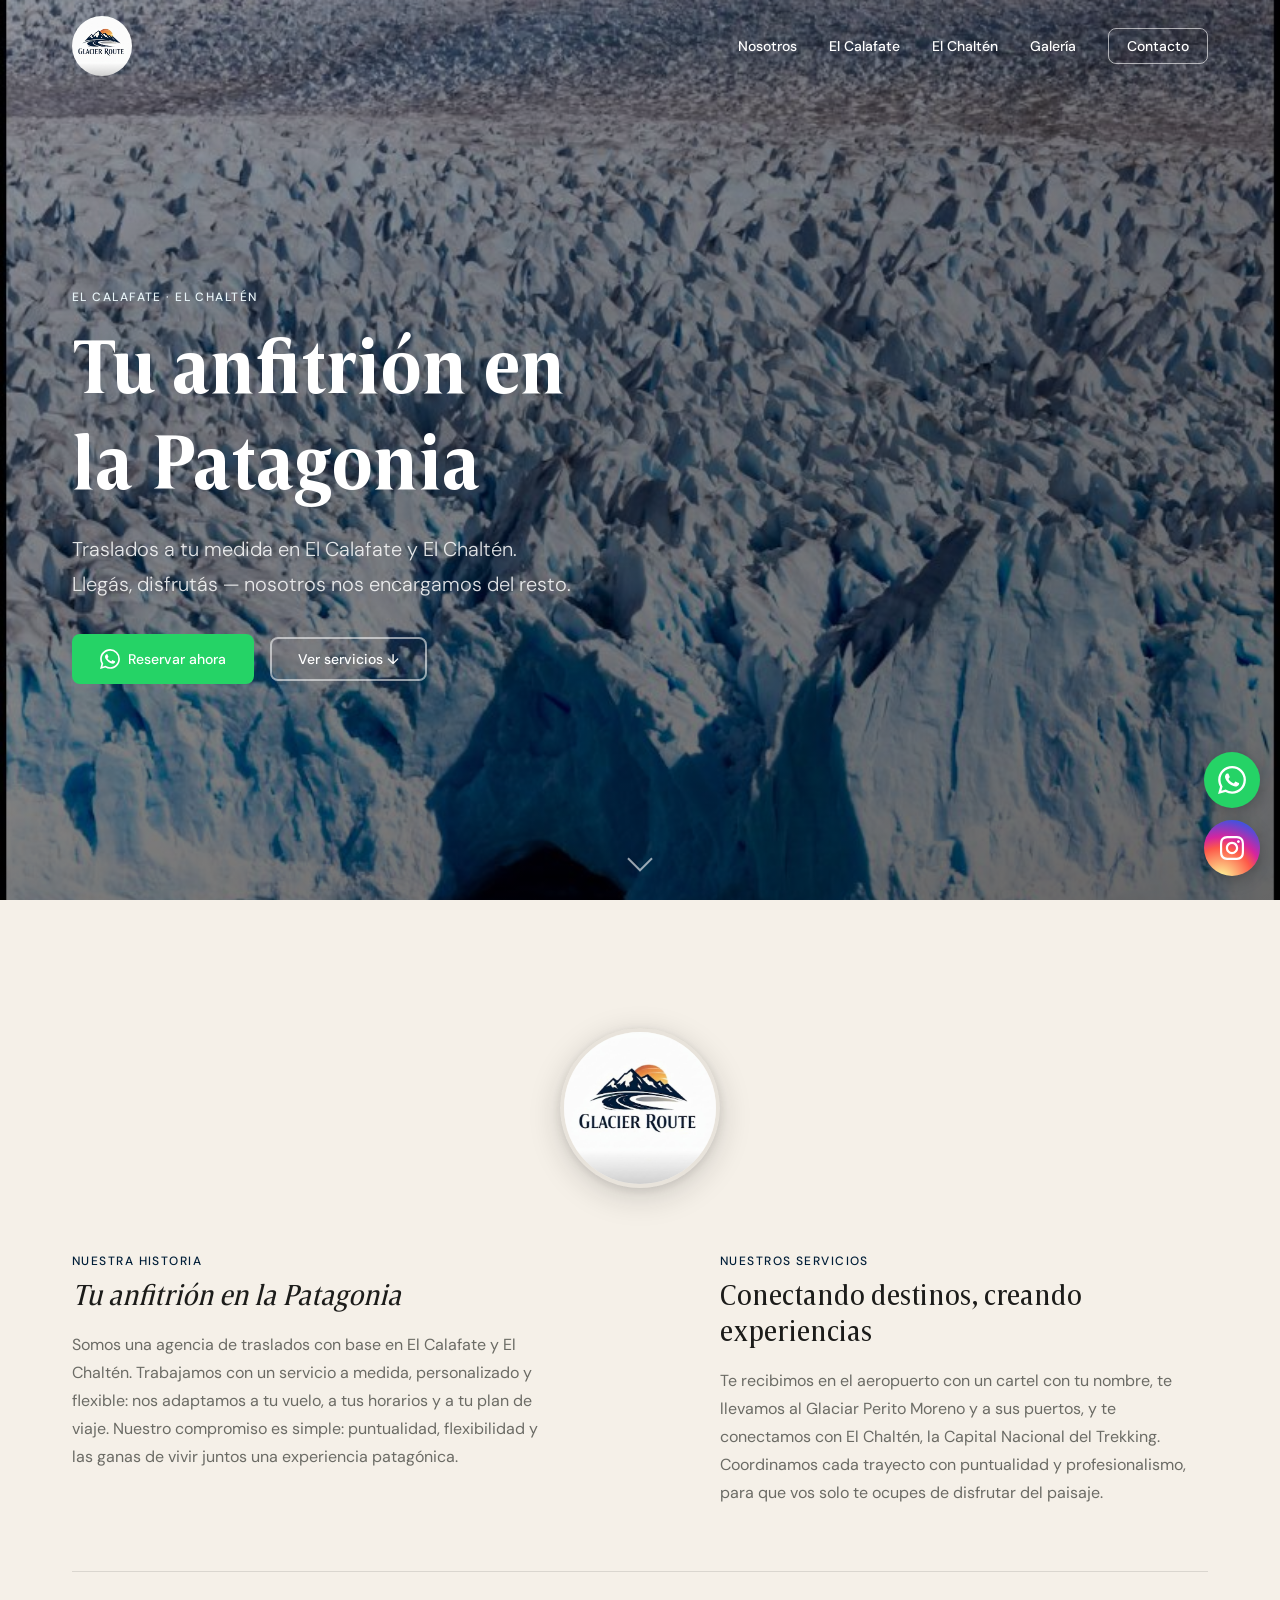
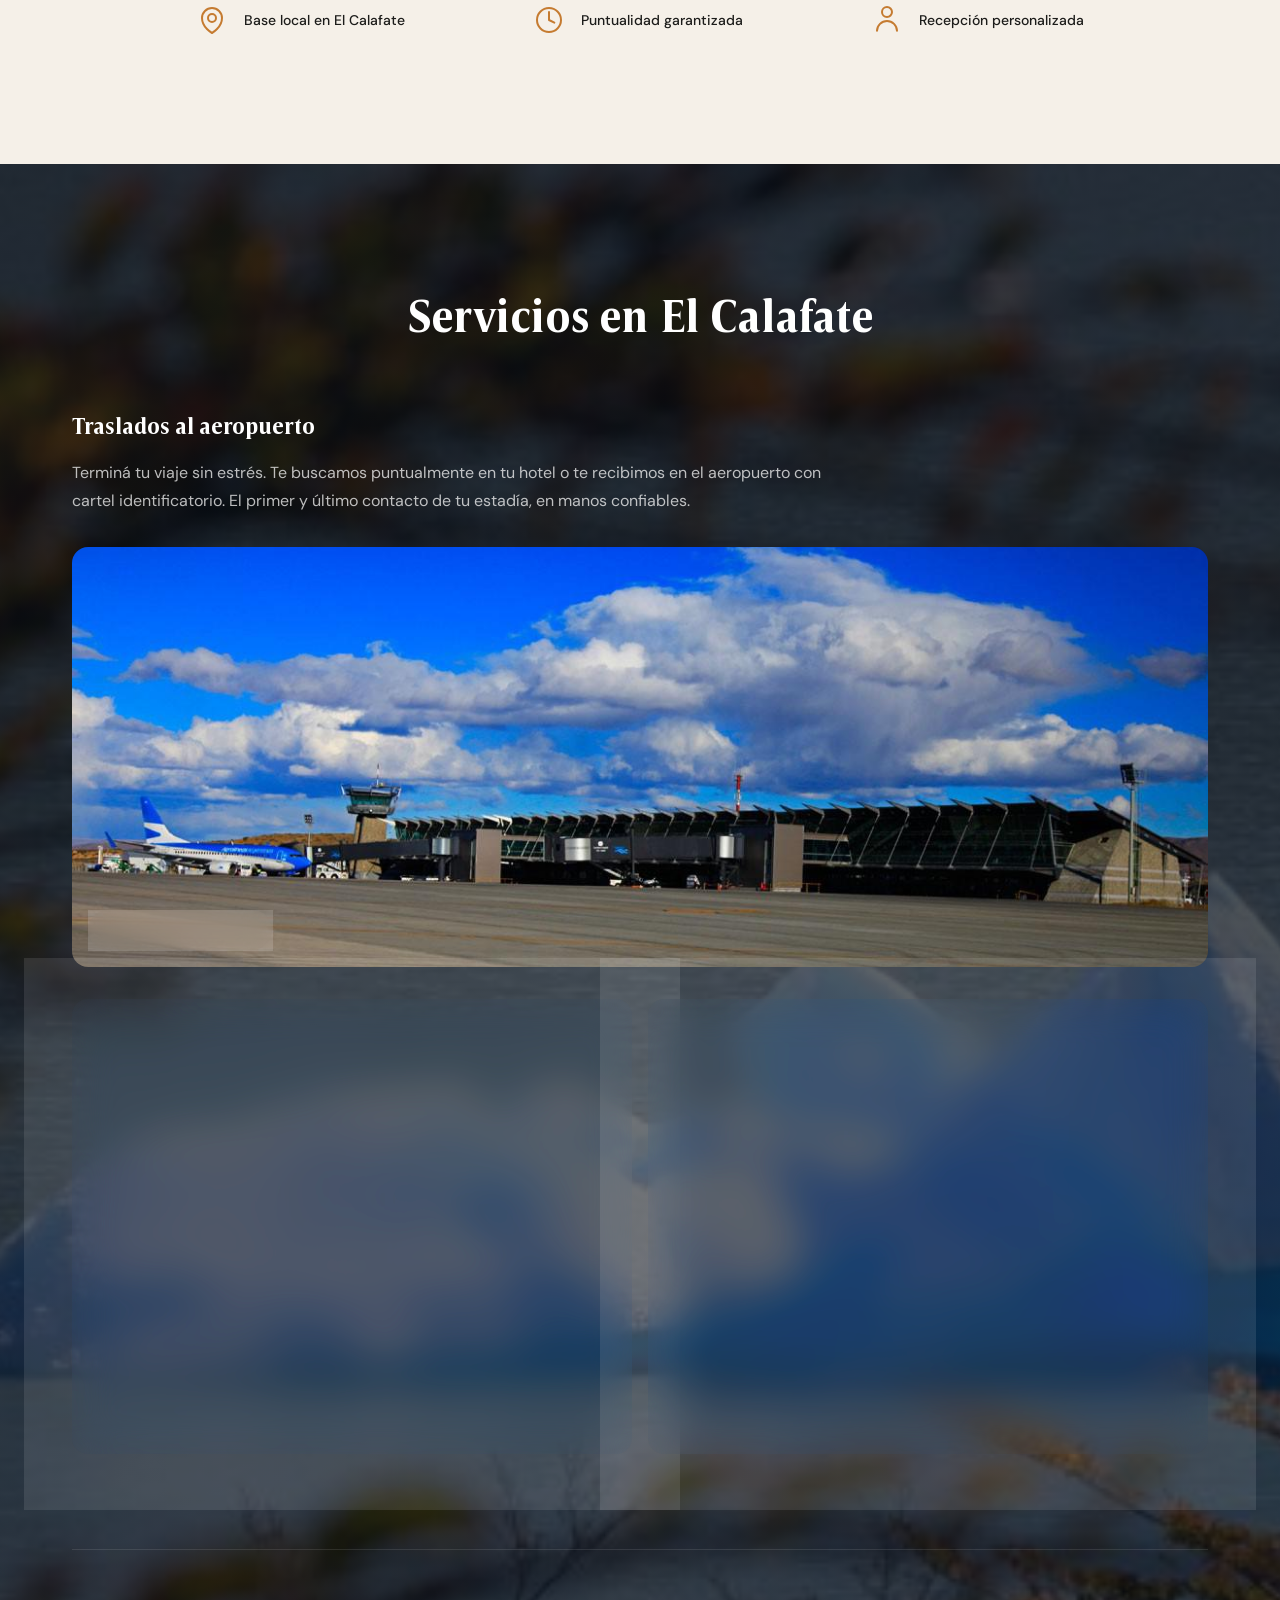
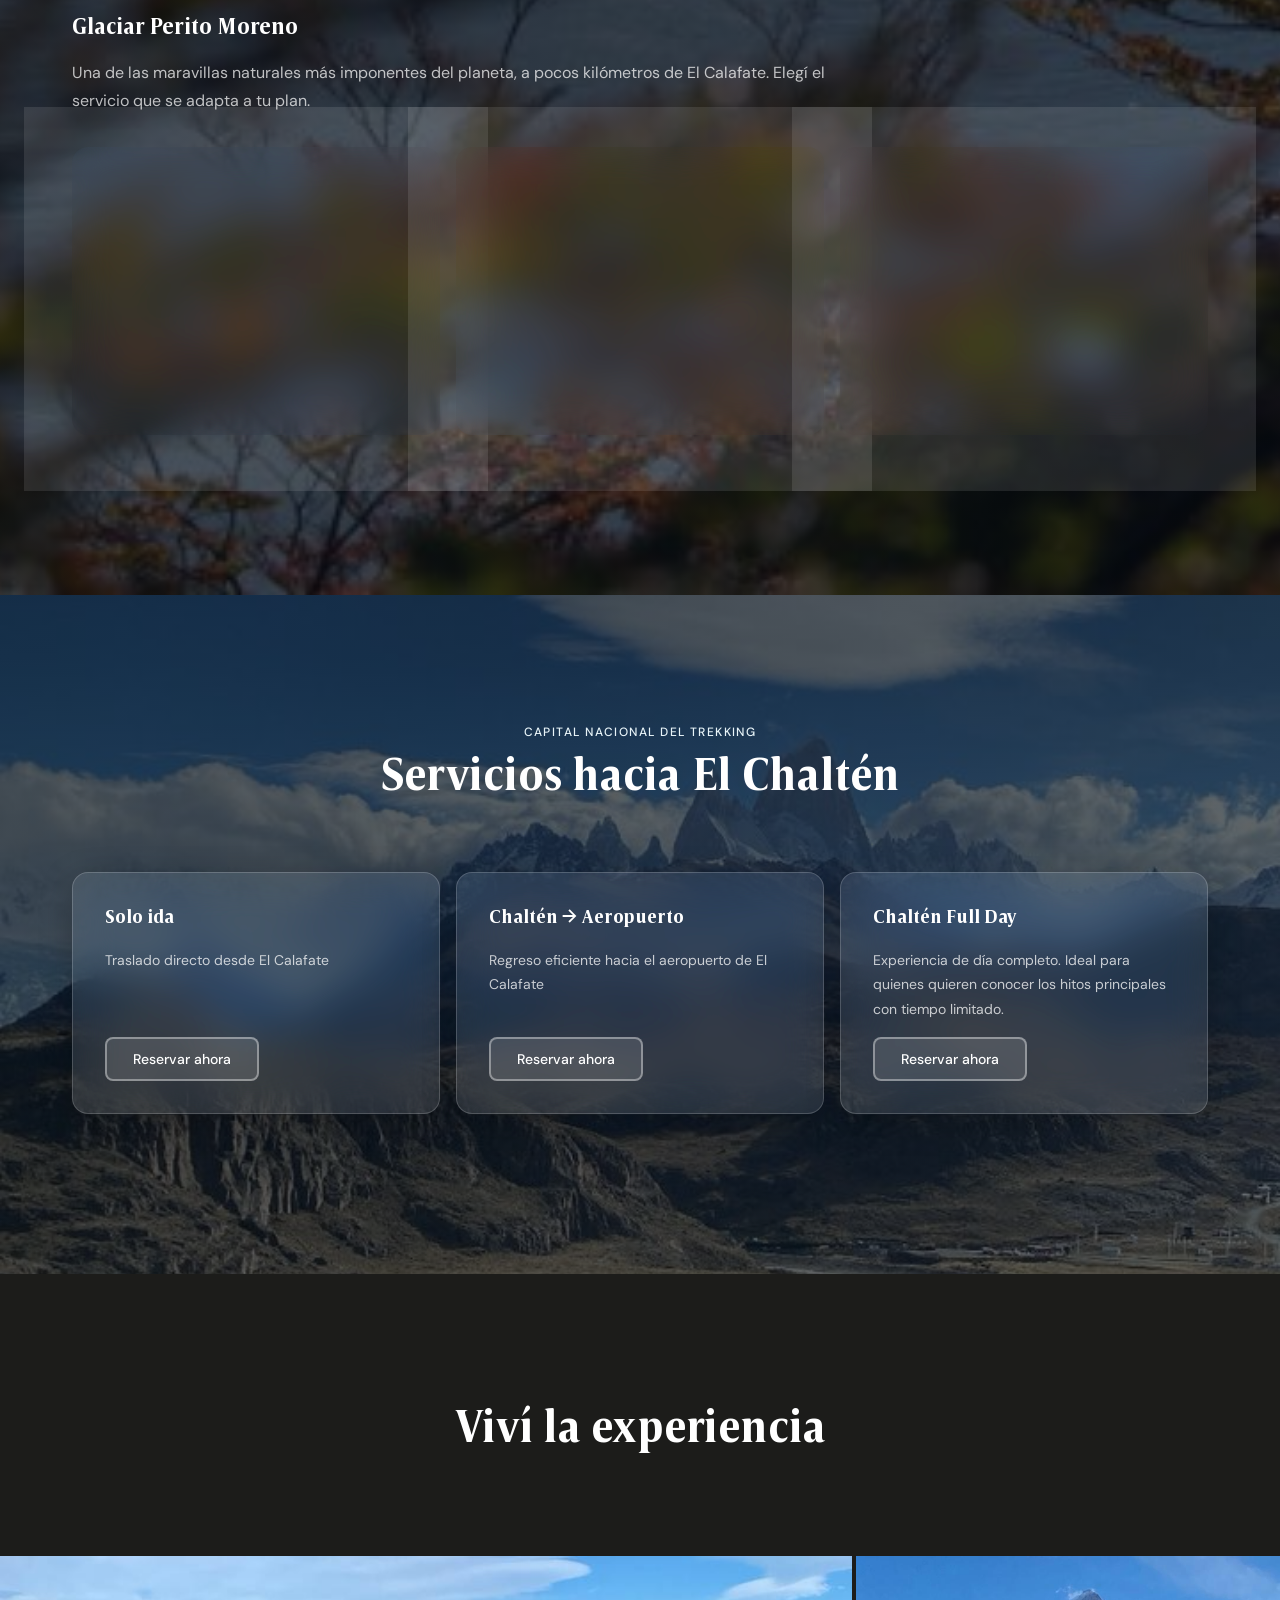
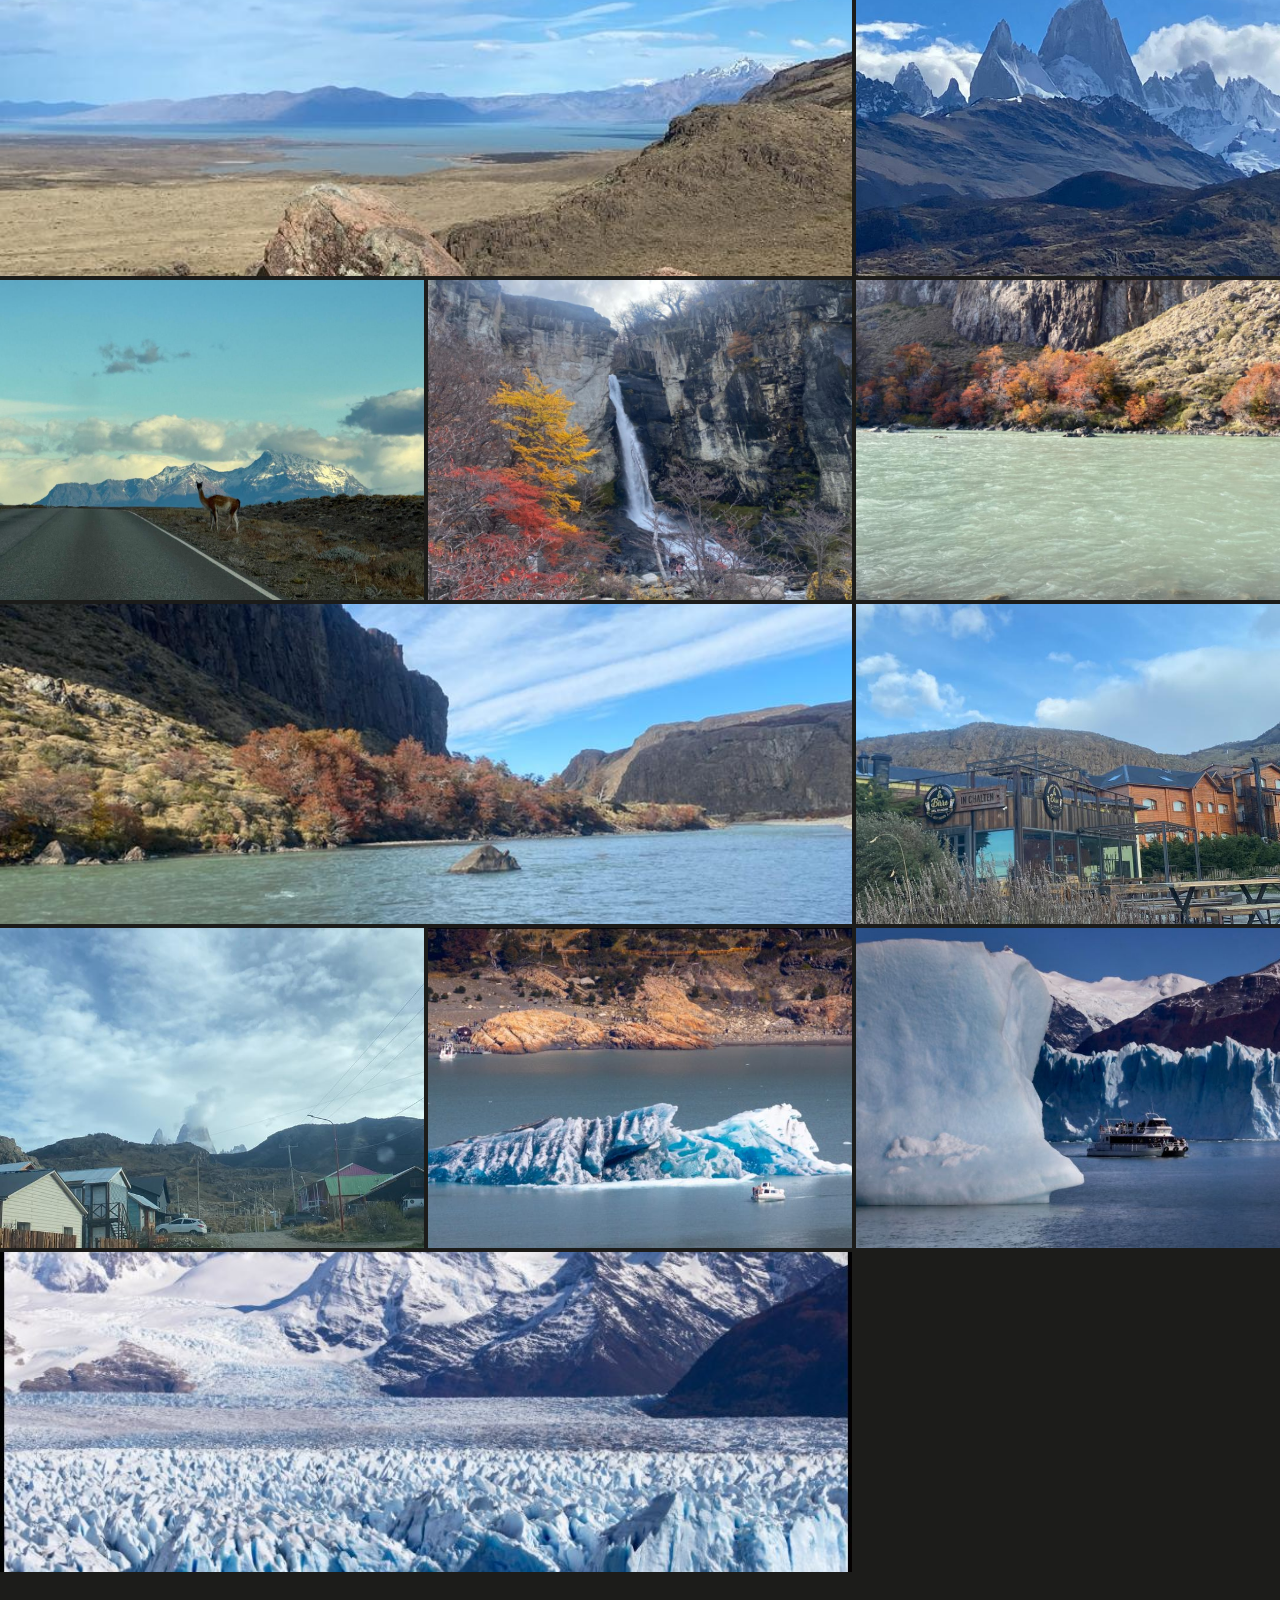
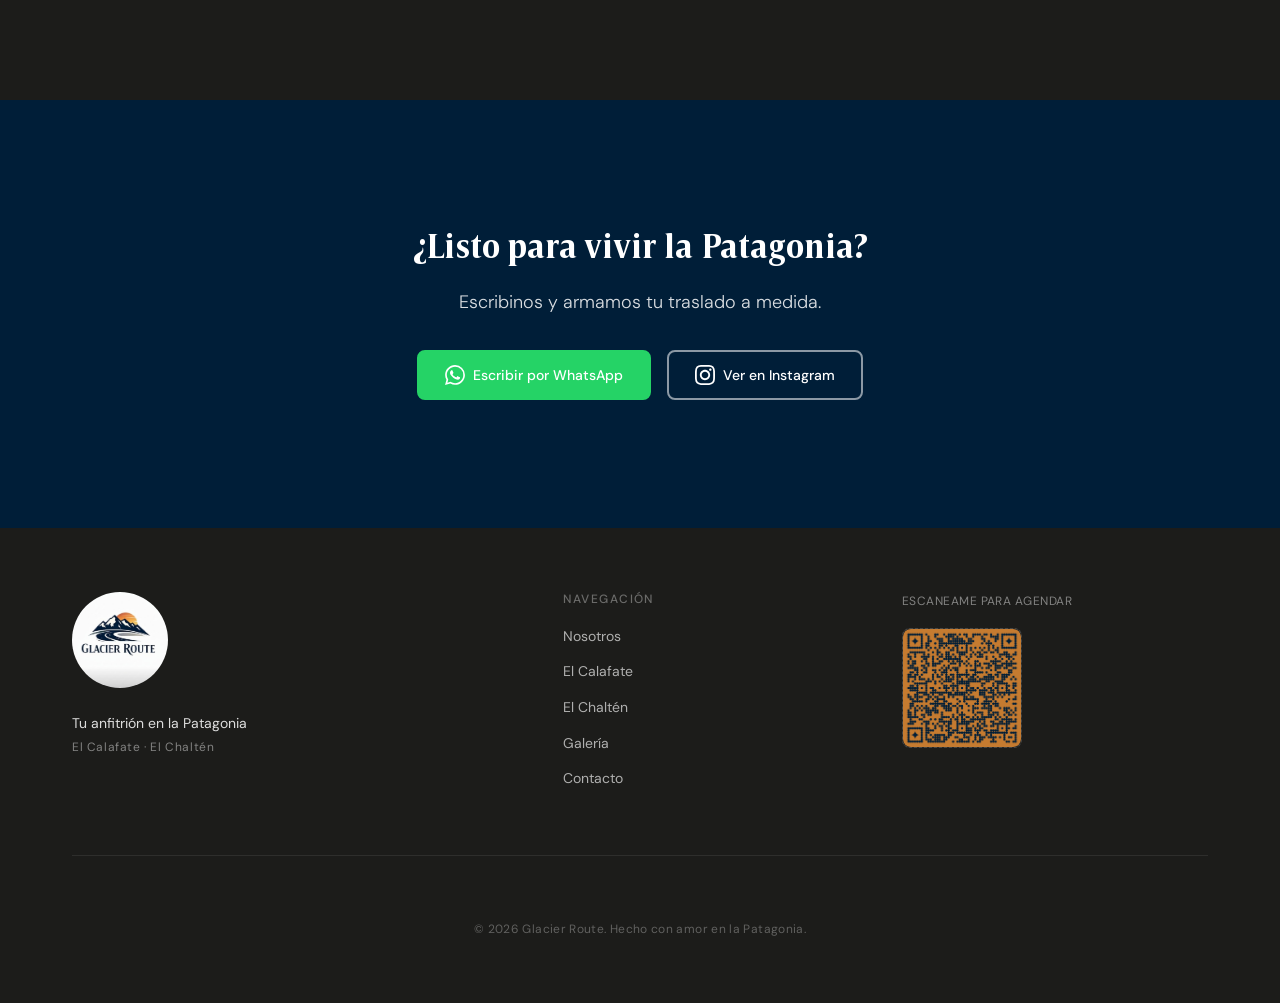
==== commit 325701f6: "limpieza: solo traslados y config central de WhatsApp - js/config.js con WHATSAPP_RESERVAS e INSTAGR" ====
--- a/index.html
+++ b/index.html
@@ -4,7 +4,7 @@
   <meta charset="UTF-8" />
   <meta name="viewport" content="width=device-width, initial-scale=1.0" />
   <title>Glacier Route | Traslados El Calafate y El Chaltén</title>
-  <meta name="description" content="Traslados y excursiones en El Calafate y El Chaltén. Aeropuerto, City Tour, Glaciar Perito Moreno y Chaltén Full Day. Reservas por WhatsApp." />
+  <meta name="description" content="Traslados en El Calafate y El Chaltén: aeropuerto, Glaciar Perito Moreno y Chaltén Full Day. Servicio a medida, puntual y flexible. Reservá por WhatsApp." />
   <meta name="theme-color" content="#001e38" />
   <link rel="icon" href="assets/icon/logo-glacier-route.ico" />
   <link rel="shortcut icon" href="assets/icon/logo-glacier-route.ico" />
@@ -12,7 +12,7 @@
 
   <!-- Open Graph -->
   <meta property="og:title" content="Glacier Route | Traslados El Calafate y El Chaltén" />
-  <meta property="og:description" content="Tu anfitrión en la Patagonia. Traslados y excursiones con especialistas locales." />
+  <meta property="og:description" content="Tu anfitrión en la Patagonia. Traslados a medida en El Calafate y El Chaltén." />
   <meta property="og:image" content="https://www.glacierroute.com.ar/assets/glaciar/glaciar-hero.jpeg" />
   <meta property="og:image:width" content="828" />
   <meta property="og:image:height" content="689" />
@@ -24,7 +24,7 @@
   <!-- Twitter Card -->
   <meta name="twitter:card" content="summary_large_image" />
   <meta name="twitter:title" content="Glacier Route | Traslados El Calafate y El Chaltén" />
-  <meta name="twitter:description" content="Tu anfitrión en la Patagonia. Traslados y excursiones con especialistas locales." />
+  <meta name="twitter:description" content="Tu anfitrión en la Patagonia. Traslados a medida en El Calafate y El Chaltén." />
   <meta name="twitter:image" content="https://www.glacierroute.com.ar/assets/glaciar/glaciar-hero.jpeg" />
 
   <!-- Geo -->
@@ -34,13 +34,14 @@
   <meta name="ICBM" content="-50.3400, -72.2647" />
 
   <!-- JSON-LD: LocalBusiness -->
+  <!-- TODO cliente: actualizar "telephone" cuando cambie WHATSAPP_RESERVAS en js/config.js -->
   <script type="application/ld+json">
   {
     "@context": "https://schema.org",
     "@type": "LocalBusiness",
     "@id": "https://www.glacierroute.com.ar/",
     "name": "Glacier Route",
-    "description": "Traslados y excursiones en El Calafate y El Chaltén. Aeropuerto, City Tour, Glaciar Perito Moreno y Chaltén Full Day.",
+    "description": "Traslados en El Calafate y El Chaltén: aeropuerto, Glaciar Perito Moreno y Chaltén Full Day.",
     "url": "https://www.glacierroute.com.ar/",
     "telephone": "+5491162806101",
     "image": "https://www.glacierroute.com.ar/assets/glaciar/glaciar-hero.jpeg",
@@ -63,7 +64,7 @@
     ],
     "hasOfferCatalog": {
       "@type": "OfferCatalog",
-      "name": "Servicios de traslado y turismo en la Patagonia",
+      "name": "Traslados en El Calafate y El Chaltén",
       "itemListElement": [
         {
           "@type": "Offer",
@@ -71,14 +72,6 @@
             "@type": "Service",
             "name": "Traslado Aeropuerto El Calafate",
             "description": "Traslado desde/hacia el Aeropuerto Malvinas Argentinas de El Calafate con recepción personalizada."
-          }
-        },
-        {
-          "@type": "Offer",
-          "itemOffered": {
-            "@type": "Service",
-            "name": "City Tour El Calafate",
-            "description": "Recorrido por los puntos panorámicos e históricos de El Calafate en turno mañana o tarde."
           }
         },
         {
@@ -102,7 +95,7 @@
           "itemOffered": {
             "@type": "Service",
             "name": "Chaltén Full Day",
-            "description": "Experiencia de día completo en El Chaltén con los hitos principales de la Capital Nacional del Trekking."
+            "description": "Traslado de día completo a El Chaltén para conocer los hitos principales de la Capital Nacional del Trekking."
           }
         }
       ]
@@ -168,15 +161,15 @@
         <p class="hero__eyebrow">El Calafate · El Chaltén</p>
         <h1 class="hero__headline">Tu anfitrión en la Patagonia</h1>
         <p class="hero__subheadline">
-          Traslados y excursiones diseñados a tu medida.<br>
+          Traslados a tu medida en El Calafate y El Chaltén.<br>
           Llegás, disfrutás — nosotros nos encargamos del resto.
         </p>
         <div class="hero__ctas">
-          <a href="https://wa.me/5491162806101?text=Hola!%20Quiero%20consultar%20sobre%20sus%20servicios%20en%20la%20Patagonia." class="btn btn--whatsapp" target="_blank" rel="noopener noreferrer" aria-label="Consultar por WhatsApp">
+          <a href="https://wa.me/5491162806101" class="btn btn--whatsapp js-whatsapp" data-whatsapp-key="generic" target="_blank" rel="noopener noreferrer" aria-label="Reservar ahora por WhatsApp">
             <svg aria-hidden="true" focusable="false" width="20" height="20" viewBox="0 0 24 24" fill="currentColor">
               <path d="M17.472 14.382c-.297-.149-1.758-.867-2.03-.967-.273-.099-.471-.148-.67.15-.197.297-.767.966-.94 1.164-.173.199-.347.223-.644.075-.297-.15-1.255-.463-2.39-1.475-.883-.788-1.48-1.761-1.653-2.059-.173-.297-.018-.458.13-.606.134-.133.298-.347.446-.52.149-.174.198-.298.298-.497.099-.198.05-.371-.025-.52-.075-.149-.669-1.612-.916-2.207-.242-.579-.487-.5-.669-.51-.173-.008-.371-.01-.57-.01-.198 0-.52.074-.792.372-.272.297-1.04 1.016-1.04 2.479 0 1.462 1.065 2.875 1.213 3.074.149.198 2.096 3.2 5.077 4.487.709.306 1.262.489 1.694.625.712.227 1.36.195 1.871.118.571-.085 1.758-.719 2.006-1.413.248-.694.248-1.289.173-1.413-.074-.124-.272-.198-.57-.347m-5.421 7.403h-.004a9.87 9.87 0 01-5.031-1.378l-.361-.214-3.741.982.998-3.648-.235-.374a9.86 9.86 0 01-1.51-5.26c.001-5.45 4.436-9.884 9.888-9.884 2.64 0 5.122 1.03 6.988 2.898a9.825 9.825 0 012.893 6.994c-.003 5.45-4.437 9.884-9.885 9.884m8.413-18.297A11.815 11.815 0 0012.05 0C5.495 0 .16 5.335.157 11.892c0 2.096.547 4.142 1.588 5.945L.057 24l6.305-1.654a11.882 11.882 0 005.683 1.448h.005c6.554 0 11.89-5.335 11.893-11.893a11.821 11.821 0 00-3.48-8.413z"/>
             </svg>
-            Consultar por WhatsApp
+            Reservar ahora
           </a>
           <a href="#nosotros" class="btn btn--outline-white">Ver servicios ↓</a>
         </div>
@@ -199,13 +192,13 @@
           <div class="nosotros__col">
             <p class="eyebrow">Nuestra historia</p>
             <h2 id="nosotros-heading" class="nosotros__title"><em>Tu anfitrión en la Patagonia</em></h2>
-            <p class="nosotros__text">No solo somos una empresa de transporte; somos especialistas locales apasionados por nuestra tierra. Con base en El Calafate y El Chaltén, combinamos años de experiencia en el terreno con una organización meticulosa para que tu única preocupación sea disfrutar del paisaje. Conocemos cada rincón del camino y estamos aquí para asegurarnos de que tu llegada y estadía sean perfectas.</p>
+            <p class="nosotros__text">Somos una agencia de traslados con base en El Calafate y El Chaltén. Trabajamos con un servicio a medida, personalizado y flexible: nos adaptamos a tu vuelo, a tus horarios y a tu plan de viaje. Nuestro compromiso es simple: puntualidad, flexibilidad y las ganas de vivir juntos una experiencia patagónica.</p>
           </div>
 
           <div class="nosotros__col">
             <p class="eyebrow">Nuestros servicios</p>
             <h2 class="nosotros__title">Conectando destinos, creando experiencias</h2>
-            <p class="nosotros__text">Facilitamos tu viaje por la Patagonia a través de un servicio de traslados diseñado a tu medida. Desde la recepción personalizada en el aeropuerto hasta las excursiones más emblemáticas en los glaciares y senderos de montaña, gestionamos cada trayecto con puntualidad y profesionalismo. Somos el nexo confiable entre vos y las maravillas de El Calafate y El Chaltén.</p>
+            <p class="nosotros__text">Te recibimos en el aeropuerto con un cartel con tu nombre, te llevamos al Glaciar Perito Moreno y a sus puertos, y te conectamos con El Chaltén, la Capital Nacional del Trekking. Coordinamos cada trayecto con puntualidad y profesionalismo, para que vos solo te ocupes de disfrutar del paisaje.</p>
           </div>
 
         </div>
@@ -262,7 +255,7 @@
                   <li>Recepción con cartel con tu nombre</li>
                   <li>Traslado directo a tu alojamiento</li>
                 </ul>
-                <a href="#" class="btn btn--primary js-whatsapp" data-whatsapp-key="aeropuerto_in">Reservar llegada</a>
+                <a href="#" class="btn btn--primary js-whatsapp" data-whatsapp-key="aeropuerto_in">Reservar ahora</a>
               </div>
             </div>
             <div class="card card--transfer card--visual">
@@ -277,38 +270,13 @@
                   <li>Búsqueda puntual en tu hotel</li>
                   <li>Traslado a tiempo a la terminal</li>
                 </ul>
-                <a href="#" class="btn btn--primary js-whatsapp" data-whatsapp-key="aeropuerto_out">Reservar salida</a>
+                <a href="#" class="btn btn--primary js-whatsapp" data-whatsapp-key="aeropuerto_out">Reservar ahora</a>
               </div>
             </div>
           </div>
         </div>
 
-        <!-- 3.2 City Tour -->
-        <div class="service-block" id="city-tour">
-          <h3 class="service-block__title">City Tour — El corazón de Calafate</h3>
-          <p class="service-block__desc">Descubrí los rincones más icónicos de El Calafate con un guía local que conoce cada historia. Un recorrido por los puntos panorámicos e históricos de la ciudad, en el turno que mejor se adapte a tu itinerario.</p>
-
-          <div class="pills" role="group" aria-label="Elegí tu turno">
-            <button class="pill pill--active" data-turn="manana" aria-pressed="true">Turno Mañana</button>
-            <button class="pill" data-turn="tarde" aria-pressed="false">Turno Tarde</button>
-          </div>
-
-          <div class="city-tour-itinerary">
-            <h4 class="city-tour-itinerary__heading">¡Bienvenidos!</h4>
-            <p class="city-tour-itinerary__lead">Comenzamos desde tu hotel rumbo a la Avenida Libertador.</p>
-            <ul class="city-tour-itinerary__list">
-              <li>Recorrido por la avenida principal: gastronomía, compras y equipamiento para trekking</li>
-              <li>Vista panorámica del Lago Argentino y las montañas</li>
-              <li>Parada en el icónico cartel de El Calafate</li>
-              <li>Punto panorámico con vistas de la ciudad y aves autóctonas</li>
-              <li>Coffee break para cerrar la experiencia</li>
-            </ul>
-          </div>
-
-          <a href="#" class="btn btn--primary js-whatsapp" data-whatsapp-key="city_tour">Elegir mi turno</a>
-        </div>
-
-        <!-- 3.3 Glaciar Perito Moreno -->
+        <!-- 3.2 Glaciar Perito Moreno -->
         <div class="service-block" id="glaciar-perito-moreno">
           <h3 class="service-block__title">Glaciar Perito Moreno</h3>
           <p class="service-block__desc">Una de las maravillas naturales más imponentes del planeta, a pocos kilómetros de El Calafate. Elegí el servicio que se adapta a tu plan.</p>
@@ -317,18 +285,18 @@
             <div class="card card--glaciar">
               <h4 class="card__title">Solo ida</h4>
               <p class="card__text">Conexión directa al Parque Nacional</p>
-              <a href="#" class="btn btn--secondary js-whatsapp" data-whatsapp-key="glaciar_ida">Consultar por WhatsApp</a>
+              <a href="#" class="btn btn--secondary js-whatsapp" data-whatsapp-key="glaciar_ida">Reservar ahora</a>
             </div>
             <div class="card card--glaciar">
               <h4 class="card__title">Traslado a puertos</h4>
               <p class="card__text">Especial para quienes realizan navegaciones</p>
-              <a href="#" class="btn btn--secondary js-whatsapp" data-whatsapp-key="glaciar_puertos">Consultar por WhatsApp</a>
+              <a href="#" class="btn btn--secondary js-whatsapp" data-whatsapp-key="glaciar_puertos">Reservar ahora</a>
             </div>
             <div class="card card--glaciar card--featured">
               <span class="card__badge">Más elegido</span>
               <h4 class="card__title">Ida, vuelta y pasarelas</h4>
               <p class="card__text">Nuestro servicio estrella. Hasta 3 horas de espera para recorrer las pasarelas a tu propio ritmo.</p>
-              <a href="#" class="btn btn--primary js-whatsapp" data-whatsapp-key="glaciar_completo">Consultar por WhatsApp</a>
+              <a href="#" class="btn btn--primary js-whatsapp" data-whatsapp-key="glaciar_completo">Reservar ahora</a>
             </div>
           </div>
         </div>
@@ -346,17 +314,17 @@
           <div class="card card--chalten">
             <h3 class="card__title">Solo ida</h3>
             <p class="card__text">Traslado directo desde El Calafate</p>
-            <a href="#" class="btn btn--secondary js-whatsapp" data-whatsapp-key="chalten_ida">Consultar disponibilidad</a>
+            <a href="#" class="btn btn--secondary js-whatsapp" data-whatsapp-key="chalten_ida">Reservar ahora</a>
           </div>
           <div class="card card--chalten">
             <h3 class="card__title">Chaltén → Aeropuerto</h3>
             <p class="card__text">Regreso eficiente hacia el aeropuerto de El Calafate</p>
-            <a href="#" class="btn btn--secondary js-whatsapp" data-whatsapp-key="chalten_aeropuerto">Consultar disponibilidad</a>
+            <a href="#" class="btn btn--secondary js-whatsapp" data-whatsapp-key="chalten_aeropuerto">Reservar ahora</a>
           </div>
           <div class="card card--chalten">
             <h3 class="card__title">Chaltén Full Day</h3>
             <p class="card__text">Experiencia de día completo. Ideal para quienes quieren conocer los hitos principales con tiempo limitado.</p>
-            <a href="#" class="btn btn--secondary js-whatsapp" data-whatsapp-key="chalten_fullday">Consultar disponibilidad</a>
+            <a href="#" class="btn btn--secondary js-whatsapp" data-whatsapp-key="chalten_fullday">Reservar ahora</a>
           </div>
         </div>
       </div>
@@ -401,7 +369,7 @@
           </div>
         </button>
         <button class="gallery__item" data-index="5" aria-label="Ver imagen de El Chaltén 6">
-          <img src="assets/chalten/chalten-06.jpeg" alt="Excursión en El Chaltén" width="960" height="1280" loading="lazy" />
+          <img src="assets/chalten/chalten-06.jpeg" alt="Sendero de trekking en El Chaltén" width="960" height="1280" loading="lazy" />
           <div class="gallery__overlay" aria-hidden="true">
             <svg width="24" height="24" viewBox="0 0 24 24" fill="none" stroke="currentColor" stroke-width="2" aria-hidden="true"><circle cx="11" cy="11" r="8"/><path d="m21 21-4.35-4.35"/></svg>
           </div>
@@ -448,13 +416,13 @@
         <h2 id="contacto-heading" class="contact-cta__title">¿Listo para vivir la Patagonia?</h2>
         <p class="contact-cta__subtitle">Escribinos y armamos tu traslado a medida.</p>
         <div class="contact-cta__actions">
-          <a href="https://wa.me/5491162806101?text=Hola!%20Quiero%20consultar%20sobre%20sus%20servicios%20en%20la%20Patagonia." class="btn btn--whatsapp" target="_blank" rel="noopener noreferrer" aria-label="Escribir por WhatsApp">
+          <a href="https://wa.me/5491162806101" class="btn btn--whatsapp js-whatsapp" data-whatsapp-key="generic" target="_blank" rel="noopener noreferrer" aria-label="Escribir por WhatsApp">
             <svg aria-hidden="true" focusable="false" width="20" height="20" viewBox="0 0 24 24" fill="currentColor">
               <path d="M17.472 14.382c-.297-.149-1.758-.867-2.03-.967-.273-.099-.471-.148-.67.15-.197.297-.767.966-.94 1.164-.173.199-.347.223-.644.075-.297-.15-1.255-.463-2.39-1.475-.883-.788-1.48-1.761-1.653-2.059-.173-.297-.018-.458.13-.606.134-.133.298-.347.446-.52.149-.174.198-.298.298-.497.099-.198.05-.371-.025-.52-.075-.149-.669-1.612-.916-2.207-.242-.579-.487-.5-.669-.51-.173-.008-.371-.01-.57-.01-.198 0-.52.074-.792.372-.272.297-1.04 1.016-1.04 2.479 0 1.462 1.065 2.875 1.213 3.074.149.198 2.096 3.2 5.077 4.487.709.306 1.262.489 1.694.625.712.227 1.36.195 1.871.118.571-.085 1.758-.719 2.006-1.413.248-.694.248-1.289.173-1.413-.074-.124-.272-.198-.57-.347m-5.421 7.403h-.004a9.87 9.87 0 01-5.031-1.378l-.361-.214-3.741.982.998-3.648-.235-.374a9.86 9.86 0 01-1.51-5.26c.001-5.45 4.436-9.884 9.888-9.884 2.64 0 5.122 1.03 6.988 2.898a9.825 9.825 0 012.893 6.994c-.003 5.45-4.437 9.884-9.885 9.884m8.413-18.297A11.815 11.815 0 0012.05 0C5.495 0 .16 5.335.157 11.892c0 2.096.547 4.142 1.588 5.945L.057 24l6.305-1.654a11.882 11.882 0 005.683 1.448h.005c6.554 0 11.89-5.335 11.893-11.893a11.821 11.821 0 00-3.48-8.413z"/>
             </svg>
             Escribir por WhatsApp
           </a>
-          <a href="https://www.instagram.com/traslados.elcalafate?igsh=dmVlcjQ0a2Q4OHNq" class="btn btn--outline-white" target="_blank" rel="noopener noreferrer" aria-label="Ver en Instagram (abre en nueva pestaña)">
+          <a href="https://www.instagram.com/traslados.elcalafate?igsh=dmVlcjQ0a2Q4OHNq" class="btn btn--outline-white js-instagram" target="_blank" rel="noopener noreferrer" aria-label="Ver en Instagram (abre en nueva pestaña)">
             <svg aria-hidden="true" focusable="false" width="20" height="20" viewBox="0 0 24 24" fill="currentColor">
               <path d="M12 2.163c3.204 0 3.584.012 4.85.07 3.252.148 4.771 1.691 4.919 4.919.058 1.265.069 1.645.069 4.849 0 3.205-.012 3.584-.069 4.849-.149 3.225-1.664 4.771-4.919 4.919-1.266.058-1.644.07-4.85.07-3.204 0-3.584-.012-4.849-.07-3.26-.149-4.771-1.699-4.919-4.92-.058-1.265-.07-1.644-.07-4.849 0-3.204.013-3.583.07-4.849.149-3.227 1.664-4.771 4.919-4.919 1.266-.057 1.645-.069 4.849-.069zm0-2.163c-3.259 0-3.667.014-4.947.072-4.358.2-6.78 2.618-6.98 6.98-.059 1.281-.073 1.689-.073 4.948 0 3.259.014 3.668.072 4.948.2 4.358 2.618 6.78 6.98 6.98 1.281.058 1.689.072 4.948.072 3.259 0 3.668-.014 4.948-.072 4.354-.2 6.782-2.618 6.979-6.98.059-1.28.073-1.689.073-4.948 0-3.259-.014-3.667-.072-4.947-.196-4.354-2.617-6.78-6.979-6.98-1.281-.059-1.69-.073-4.949-.073zm0 5.838c-3.403 0-6.162 2.759-6.162 6.162s2.759 6.163 6.162 6.163 6.162-2.759 6.162-6.163c0-3.403-2.759-6.162-6.162-6.162zm0 10.162c-2.209 0-4-1.79-4-4 0-2.209 1.791-4 4-4s4 1.791 4 4c0 2.21-1.791 4-4 4zm6.406-11.845c-.796 0-1.441.645-1.441 1.44s.645 1.44 1.441 1.44c.795 0 1.439-.645 1.439-1.44s-.644-1.44-1.439-1.44z"/>
             </svg>
@@ -507,12 +475,12 @@
 
   <!-- ══════════════════ BOTONES FLOTANTES ══════════════════════════ -->
   <div class="floating-buttons" aria-label="Contacto rápido">
-    <a href="https://wa.me/5491162806101?text=Hola!%20Quiero%20consultar%20sobre%20sus%20servicios%20en%20la%20Patagonia." class="fab fab--whatsapp" aria-label="Contactar por WhatsApp" target="_blank" rel="noopener noreferrer">
+    <a href="https://wa.me/5491162806101" class="fab fab--whatsapp js-whatsapp" data-whatsapp-key="generic" aria-label="Contactar por WhatsApp" target="_blank" rel="noopener noreferrer">
       <svg aria-hidden="true" focusable="false" width="28" height="28" viewBox="0 0 24 24" fill="currentColor">
         <path d="M17.472 14.382c-.297-.149-1.758-.867-2.03-.967-.273-.099-.471-.148-.67.15-.197.297-.767.966-.94 1.164-.173.199-.347.223-.644.075-.297-.15-1.255-.463-2.39-1.475-.883-.788-1.48-1.761-1.653-2.059-.173-.297-.018-.458.13-.606.134-.133.298-.347.446-.52.149-.174.198-.298.298-.497.099-.198.05-.371-.025-.52-.075-.149-.669-1.612-.916-2.207-.242-.579-.487-.5-.669-.51-.173-.008-.371-.01-.57-.01-.198 0-.52.074-.792.372-.272.297-1.04 1.016-1.04 2.479 0 1.462 1.065 2.875 1.213 3.074.149.198 2.096 3.2 5.077 4.487.709.306 1.262.489 1.694.625.712.227 1.36.195 1.871.118.571-.085 1.758-.719 2.006-1.413.248-.694.248-1.289.173-1.413-.074-.124-.272-.198-.57-.347m-5.421 7.403h-.004a9.87 9.87 0 01-5.031-1.378l-.361-.214-3.741.982.998-3.648-.235-.374a9.86 9.86 0 01-1.51-5.26c.001-5.45 4.436-9.884 9.888-9.884 2.64 0 5.122 1.03 6.988 2.898a9.825 9.825 0 012.893 6.994c-.003 5.45-4.437 9.884-9.885 9.884m8.413-18.297A11.815 11.815 0 0012.05 0C5.495 0 .16 5.335.157 11.892c0 2.096.547 4.142 1.588 5.945L.057 24l6.305-1.654a11.882 11.882 0 005.683 1.448h.005c6.554 0 11.89-5.335 11.893-11.893a11.821 11.821 0 00-3.48-8.413z"/>
       </svg>
     </a>
-    <a href="https://www.instagram.com/traslados.elcalafate?igsh=dmVlcjQ0a2Q4OHNq" class="fab fab--instagram" aria-label="Visitar Instagram" target="_blank" rel="noopener noreferrer">
+    <a href="https://www.instagram.com/traslados.elcalafate?igsh=dmVlcjQ0a2Q4OHNq" class="fab fab--instagram js-instagram" aria-label="Visitar Instagram" target="_blank" rel="noopener noreferrer">
       <svg aria-hidden="true" focusable="false" width="24" height="24" viewBox="0 0 24 24" fill="currentColor">
         <path d="M12 2.163c3.204 0 3.584.012 4.85.07 3.252.148 4.771 1.691 4.919 4.919.058 1.265.069 1.645.069 4.849 0 3.205-.012 3.584-.069 4.849-.149 3.225-1.664 4.771-4.919 4.919-1.266.058-1.644.07-4.85.07-3.204 0-3.584-.012-4.849-.07-3.26-.149-4.771-1.699-4.919-4.92-.058-1.265-.07-1.644-.07-4.849 0-3.204.013-3.583.07-4.849.149-3.227 1.664-4.771 4.919-4.919 1.266-.057 1.645-.069 4.849-.069zm0-2.163c-3.259 0-3.667.014-4.947.072-4.358.2-6.78 2.618-6.98 6.98-.059 1.281-.073 1.689-.073 4.948 0 3.259.014 3.668.072 4.948.2 4.358 2.618 6.78 6.98 6.98 1.281.058 1.689.072 4.948.072 3.259 0 3.668-.014 4.948-.072 4.354-.2 6.782-2.618 6.979-6.98.059-1.28.073-1.689.073-4.948 0-3.259-.014-3.667-.072-4.947-.196-4.354-2.617-6.78-6.979-6.98-1.281-.059-1.69-.073-4.949-.073zm0 5.838c-3.403 0-6.162 2.759-6.162 6.162s2.759 6.163 6.162 6.163 6.162-2.759 6.162-6.163c0-3.403-2.759-6.162-6.162-6.162zm0 10.162c-2.209 0-4-1.79-4-4 0-2.209 1.791-4 4-4s4 1.791 4 4c0 2.21-1.791 4-4 4zm6.406-11.845c-.796 0-1.441.645-1.441 1.44s.645 1.44 1.441 1.44c.795 0 1.439-.645 1.439-1.44s-.644-1.44-1.439-1.44z"/>
       </svg>
--- a/css/services.css
+++ b/css/services.css
@@ -131,50 +131,6 @@
 }
 
 /* ════════════════════════════════════════
-   PILLS (City Tour)
-════════════════════════════════════════ */
-
-.pills {
-  display: flex;
-  flex-wrap: wrap;
-  gap: var(--space-xs);
-  margin-bottom: var(--space-md);
-}
-
-.pill {
-  padding: 10px 22px;
-  border-radius: var(--radius-full);
-  border: 1.5px solid var(--color-border);
-  background-color: transparent;
-  color: var(--color-text-muted);
-  font-family: var(--font-body);
-  font-size: var(--text-sm);
-  font-weight: 500;
-  cursor: pointer;
-  transition:
-    background-color var(--transition-fast),
-    color var(--transition-fast),
-    border-color var(--transition-fast);
-}
-
-.pill:hover {
-  border-color: var(--color-glacier);
-  color: var(--color-glacier);
-}
-
-.pill--active {
-  background-color: var(--color-glacier);
-  border-color: var(--color-glacier);
-  color: #fff;
-}
-
-.pill--active:hover {
-  background-color: var(--color-cta-hover);
-  border-color: var(--color-cta-hover);
-  color: #fff;
-}
-
-/* ════════════════════════════════════════
    RESPONSIVE
 ════════════════════════════════════════ */
 
@@ -285,64 +241,8 @@
 }
 
 /* ════════════════════════════════════════
-   ITINERARIO CITY TOUR
-════════════════════════════════════════ */
-
-.city-tour-itinerary {
-  background: rgba(255, 255, 255, 0.10);
-  backdrop-filter: blur(20px) saturate(160%);
-  -webkit-backdrop-filter: blur(20px) saturate(160%);
-  border: 1px solid rgba(255, 255, 255, 0.18);
-  border-radius: var(--radius-lg);
-  padding: var(--space-md);
-  margin-bottom: var(--space-md);
-  box-shadow: 0 8px 32px rgba(0, 0, 0, 0.25);
-}
-
-.city-tour-itinerary__heading {
-  font-family: var(--font-display);
-  font-size: var(--text-xl);
-  font-weight: 700;
-  color: var(--color-terra);
-  margin-bottom: var(--space-xs);
-}
-
-.city-tour-itinerary__lead {
-  font-size: var(--text-base);
-  color: rgba(255, 255, 255, 0.80);
-  line-height: var(--leading-relaxed);
-  margin-bottom: var(--space-md);
-}
-
-.city-tour-itinerary__list {
-  display: flex;
-  flex-direction: column;
-  gap: 12px;
-  list-style: none;
-  padding: 0;
-  margin: 0;
-}
-
-.city-tour-itinerary__list li {
-  display: flex;
-  align-items: flex-start;
-  gap: 10px;
-  font-size: var(--text-sm);
-  color: rgba(255, 255, 255, 0.80);
-  line-height: var(--leading-snug);
-}
-
-.city-tour-itinerary__list li::before {
-  content: '•';
-  color: var(--color-terra);
-  font-size: 1.1em;
-  flex-shrink: 0;
-  margin-top: 1px;
-}
-
-/* ════════════════════════════════════════
    GLASSMORPHISM — CONTEXTO CALAFATE
-   (aplica a todas las cards, pills y
+   (aplica a todas las cards y
    service-blocks dentro de #calafate)
 ════════════════════════════════════════ */
 
@@ -402,30 +302,6 @@
   box-shadow: 0 6px 16px rgba(0, 0, 0, 0.2);
 }
 
-/* Pills del City Tour en contexto oscuro */
-.services-calafate .pill {
-  background: rgba(255, 255, 255, 0.08);
-  border-color: rgba(255, 255, 255, 0.22);
-  color: rgba(255, 255, 255, 0.70);
-}
-
-.services-calafate .pill:hover {
-  background: rgba(255, 255, 255, 0.14);
-  border-color: rgba(255, 255, 255, 0.50);
-  color: #fff;
-}
-
-.services-calafate .pill--active {
-  background: rgba(255, 255, 255, 0.22);
-  border-color: rgba(255, 255, 255, 0.55);
-  color: #fff;
-}
-
-.services-calafate .pill--active:hover {
-  background: rgba(255, 255, 255, 0.30);
-  border-color: rgba(255, 255, 255, 0.70);
-}
-
 /* ════════════════════════════════════════
    GLASSMORPHISM — CARDS CHALTÉN
 ════════════════════════════════════════ */
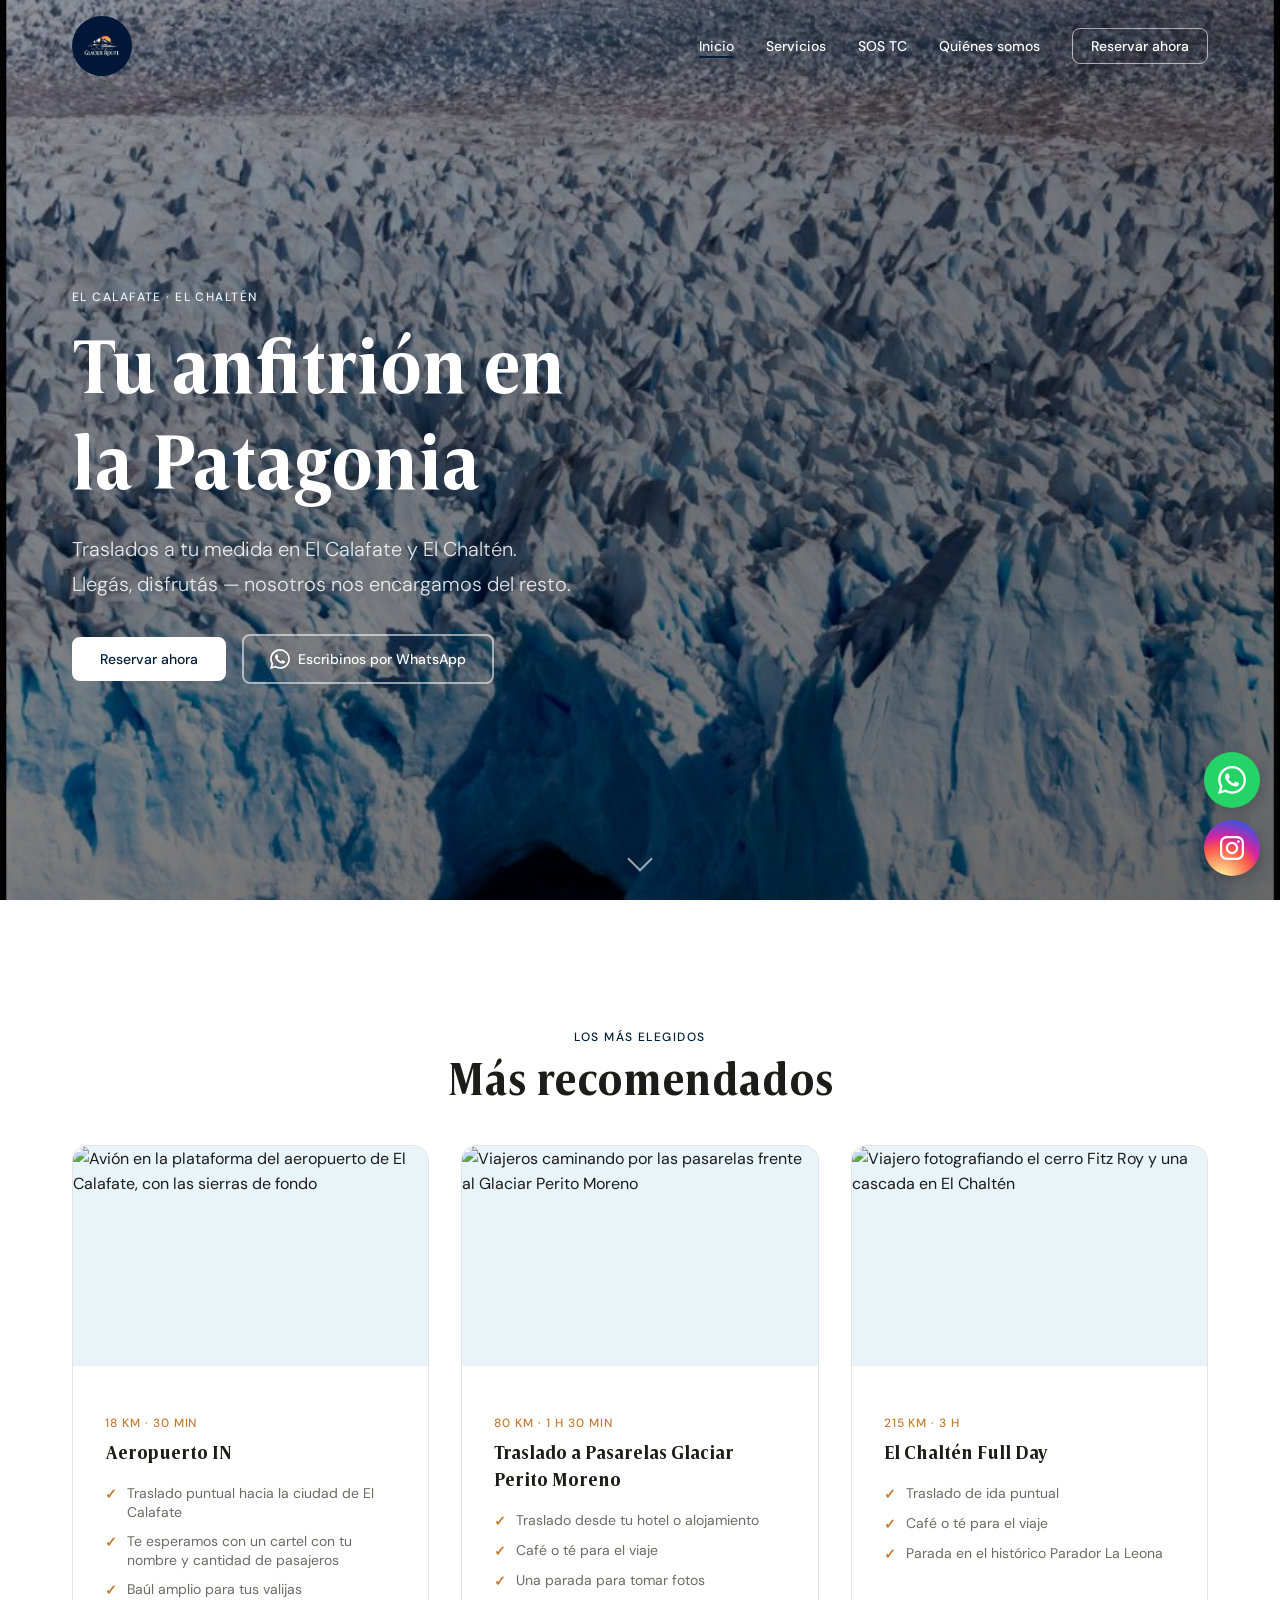
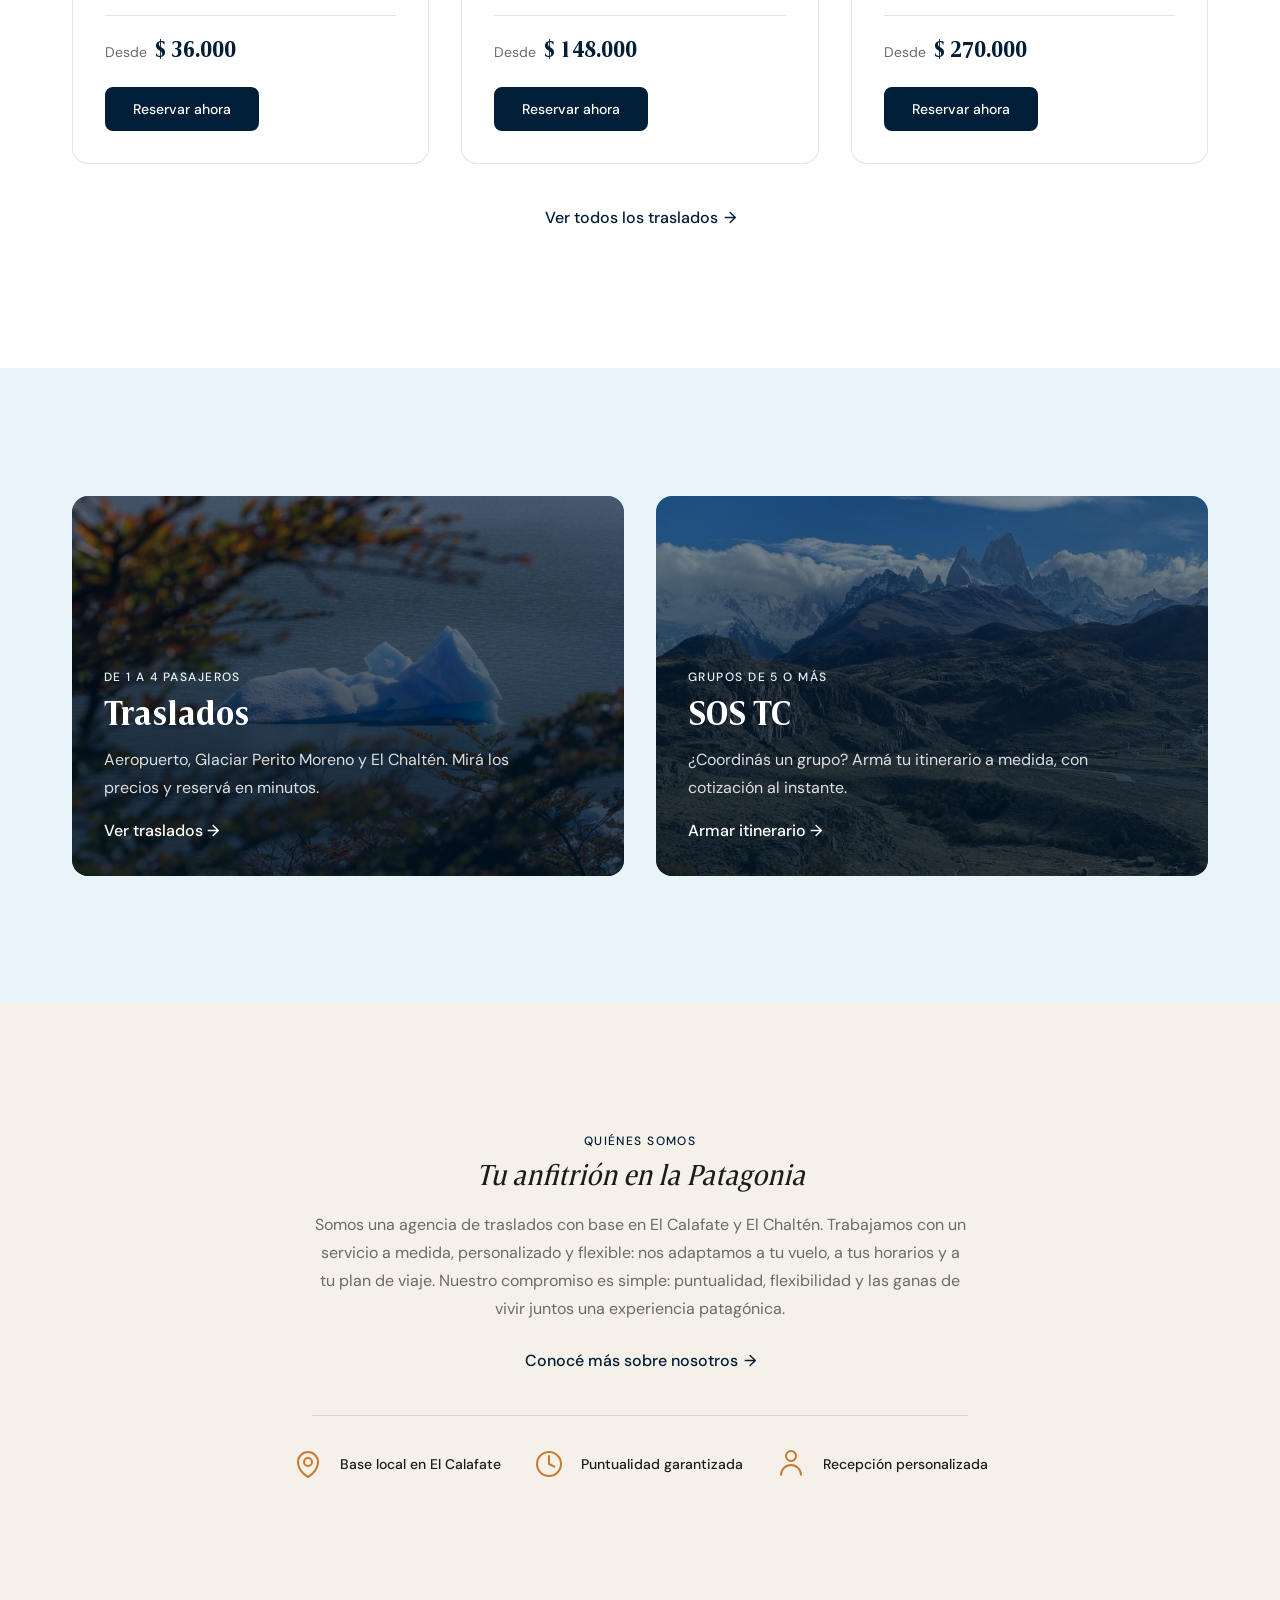
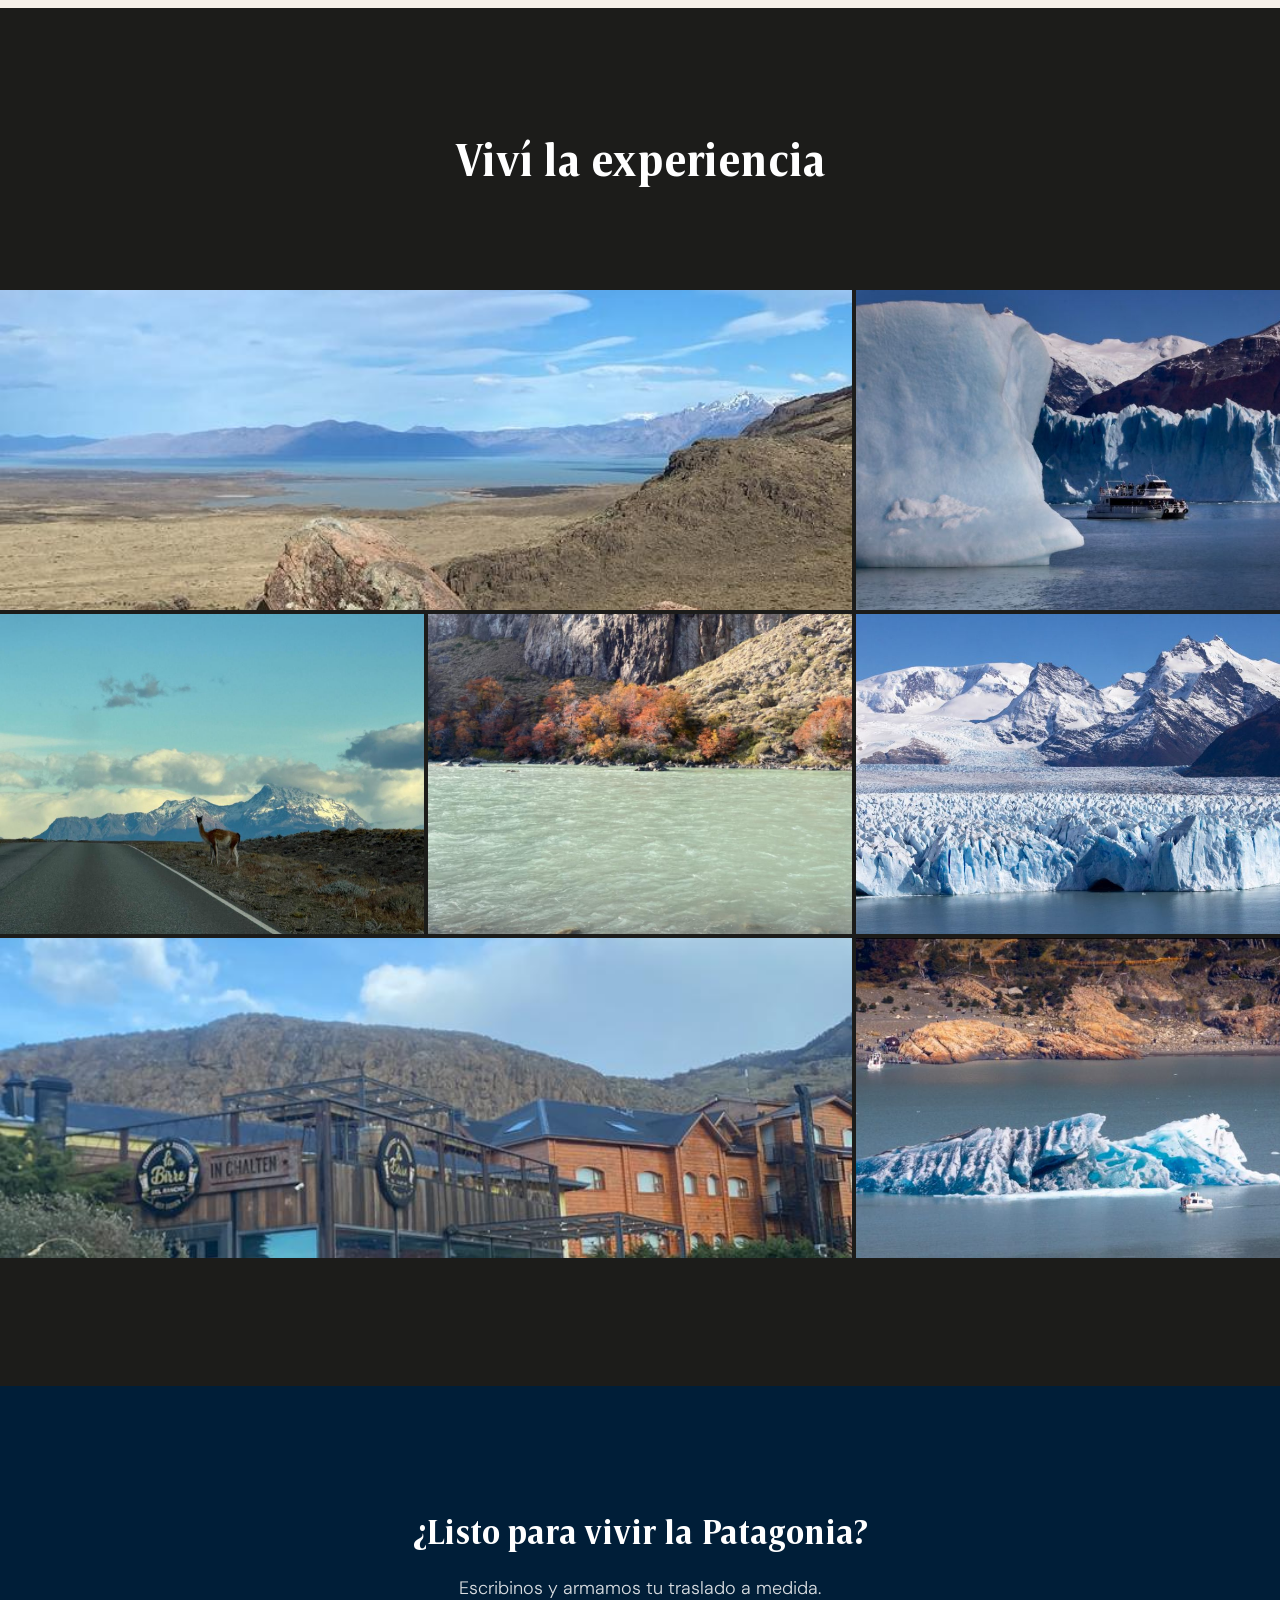
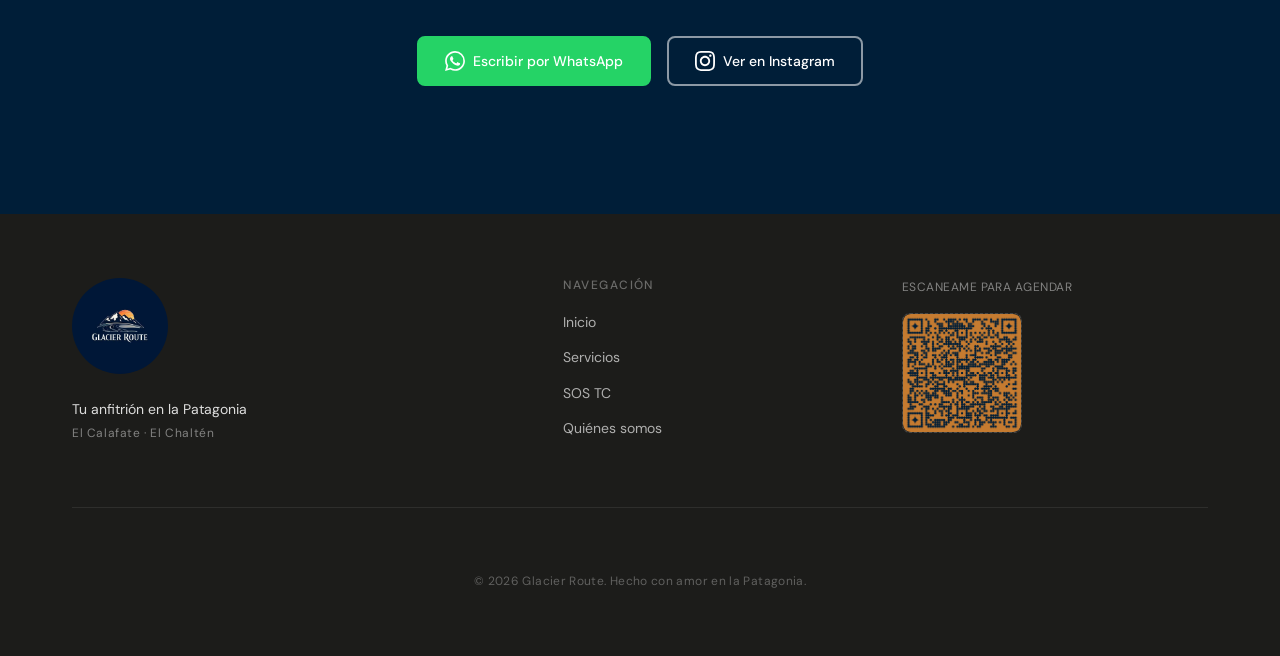
==== commit f947e748: "multipágina: inicio, servicios, SOS TC y quiénes somos - Cuatro páginas con nav y footer idénticos; " ====
--- a/index.html
+++ b/index.html
@@ -12,7 +12,7 @@
 
   <!-- Open Graph -->
   <meta property="og:title" content="Glacier Route | Traslados El Calafate y El Chaltén" />
-  <meta property="og:description" content="Tu anfitrión en la Patagonia. Traslados a medida en El Calafate y El Chaltén." />
+  <meta property="og:description" content="Traslados en El Calafate y El Chaltén: aeropuerto, Glaciar Perito Moreno y Chaltén Full Day. Servicio a medida, puntual y flexible. Reservá por WhatsApp." />
   <meta property="og:image" content="https://www.glacierroute.com.ar/assets/glaciar/glaciar-hero.jpeg" />
   <meta property="og:image:width" content="828" />
   <meta property="og:image:height" content="689" />
@@ -24,7 +24,7 @@
   <!-- Twitter Card -->
   <meta name="twitter:card" content="summary_large_image" />
   <meta name="twitter:title" content="Glacier Route | Traslados El Calafate y El Chaltén" />
-  <meta name="twitter:description" content="Tu anfitrión en la Patagonia. Traslados a medida en El Calafate y El Chaltén." />
+  <meta name="twitter:description" content="Traslados en El Calafate y El Chaltén: aeropuerto, Glaciar Perito Moreno y Chaltén Full Day. Servicio a medida, puntual y flexible. Reservá por WhatsApp." />
   <meta name="twitter:image" content="https://www.glacierroute.com.ar/assets/glaciar/glaciar-hero.jpeg" />
 
   <!-- Geo -->
@@ -117,14 +117,17 @@
   <link rel="stylesheet" href="css/services.css" />
   <link rel="stylesheet" href="css/gallery.css" />
   <link rel="stylesheet" href="css/contact.css" />
+  <link rel="stylesheet" href="css/pages.css" />
 </head>
 <body>
 
-  <!-- ═══════════════════════════════ NAV ═══════════════════════════════ -->
+  <a href="#contenido" class="skip-link">Saltar al contenido</a>
+
+  <!-- NAV: mantener igual en todas las páginas -->
   <header class="site-header" role="banner">
     <nav class="nav" aria-label="Navegación principal">
       <div class="nav__container">
-        <a href="#inicio" class="nav__logo" aria-label="Glacier Route — Ir al inicio">
+        <a href="./" class="nav__logo" aria-label="Glacier Route — Ir al inicio">
           <img src="assets/logo-glacier-route.jpeg" alt="Glacier Route" width="52" height="52" />
         </a>
 
@@ -135,23 +138,23 @@
         </button>
 
         <ul class="nav__links" id="nav-menu" role="list">
-          <li><a href="#nosotros" class="nav__link">Nosotros</a></li>
-          <li><a href="#calafate" class="nav__link">El Calafate</a></li>
-          <li><a href="#chalten" class="nav__link">El Chaltén</a></li>
-          <li><a href="#galeria" class="nav__link">Galería</a></li>
-          <li><a href="#contacto" class="nav__link nav__link--cta">Contacto</a></li>
+          <li><a href="./" class="nav__link">Inicio</a></li>
+          <li><a href="servicios.html" class="nav__link">Servicios</a></li>
+          <li><a href="sos-tc.html" class="nav__link">SOS TC</a></li>
+          <li><a href="nosotros.html" class="nav__link">Quiénes somos</a></li>
+          <li><a href="servicios.html" class="nav__link nav__link--cta">Reservar ahora</a></li>
         </ul>
       </div>
     </nav>
   </header>
 
-  <main>
-
-    <!-- ══════════════════════════ HERO #inicio ════════════════════════ -->
+  <main id="contenido">
+
+    <!-- ══════════════════════════ HERO ════════════════════════ -->
     <section id="inicio" class="hero" aria-label="Presentación principal">
       <div class="hero__media" aria-hidden="true">
         <video class="hero__video" autoplay muted loop playsinline>
-          <source src="assets/video/videoHero.mp4" type="video/mp4" />
+          <source src="assets/video/video-hero-nuevo-sin-letras.mp4" type="video/mp4" />
         </video>
         <div class="hero__image-fallback"></div>
       </div>
@@ -165,13 +168,13 @@
           Llegás, disfrutás — nosotros nos encargamos del resto.
         </p>
         <div class="hero__ctas">
-          <a href="https://wa.me/5491162806101" class="btn btn--whatsapp js-whatsapp" data-whatsapp-key="generic" target="_blank" rel="noopener noreferrer" aria-label="Reservar ahora por WhatsApp">
+          <a href="servicios.html" class="btn btn--light">Reservar ahora</a>
+          <a href="https://wa.me/5491162806101" class="btn btn--outline-white js-whatsapp" data-whatsapp-key="generic" target="_blank" rel="noopener noreferrer">
             <svg aria-hidden="true" focusable="false" width="20" height="20" viewBox="0 0 24 24" fill="currentColor">
               <path d="M17.472 14.382c-.297-.149-1.758-.867-2.03-.967-.273-.099-.471-.148-.67.15-.197.297-.767.966-.94 1.164-.173.199-.347.223-.644.075-.297-.15-1.255-.463-2.39-1.475-.883-.788-1.48-1.761-1.653-2.059-.173-.297-.018-.458.13-.606.134-.133.298-.347.446-.52.149-.174.198-.298.298-.497.099-.198.05-.371-.025-.52-.075-.149-.669-1.612-.916-2.207-.242-.579-.487-.5-.669-.51-.173-.008-.371-.01-.57-.01-.198 0-.52.074-.792.372-.272.297-1.04 1.016-1.04 2.479 0 1.462 1.065 2.875 1.213 3.074.149.198 2.096 3.2 5.077 4.487.709.306 1.262.489 1.694.625.712.227 1.36.195 1.871.118.571-.085 1.758-.719 2.006-1.413.248-.694.248-1.289.173-1.413-.074-.124-.272-.198-.57-.347m-5.421 7.403h-.004a9.87 9.87 0 01-5.031-1.378l-.361-.214-3.741.982.998-3.648-.235-.374a9.86 9.86 0 01-1.51-5.26c.001-5.45 4.436-9.884 9.888-9.884 2.64 0 5.122 1.03 6.988 2.898a9.825 9.825 0 012.893 6.994c-.003 5.45-4.437 9.884-9.885 9.884m8.413-18.297A11.815 11.815 0 0012.05 0C5.495 0 .16 5.335.157 11.892c0 2.096.547 4.142 1.588 5.945L.057 24l6.305-1.654a11.882 11.882 0 005.683 1.448h.005c6.554 0 11.89-5.335 11.893-11.893a11.821 11.821 0 00-3.48-8.413z"/>
             </svg>
-            Reservar ahora
+            Escribinos por WhatsApp
           </a>
-          <a href="#nosotros" class="btn btn--outline-white">Ver servicios ↓</a>
         </div>
       </div>
 
@@ -180,28 +183,42 @@
       </div>
     </section>
 
-    <!-- ══════════════════════ NOSOTROS #nosotros ══════════════════════ -->
+    <!-- ═════════════════════ MÁS RECOMENDADOS ═════════════════════ -->
+    <section id="destacados" class="destacados section" aria-labelledby="destacados-heading">
+      <div class="container">
+        <p class="eyebrow eyebrow--centered">Los más elegidos</p>
+        <h2 id="destacados-heading" class="section-title">Más recomendados</h2>
+        <!-- Cards generadas desde js/data/servicios.js (destacado: true) -->
+        <div class="servicios-grid" data-destacados></div>
+        <p class="section-link"><a href="servicios.html" class="link-arrow">Ver todos los traslados</a></p>
+      </div>
+    </section>
+
+    <!-- ═════════════════════════ ACCESOS ═════════════════════════ -->
+    <section id="accesos" class="accesos section" aria-label="Elegí cómo viajás">
+      <div class="container accesos__grid">
+        <a href="servicios.html" class="acceso acceso--servicios">
+          <span class="acceso__eyebrow">De 1 a 4 pasajeros</span>
+          <h2 class="acceso__title">Traslados</h2>
+          <p class="acceso__text">Aeropuerto, Glaciar Perito Moreno y El Chaltén. Mirá los precios y reservá en minutos.</p>
+          <span class="acceso__cta">Ver traslados</span>
+        </a>
+        <a href="sos-tc.html" class="acceso acceso--tc">
+          <span class="acceso__eyebrow">Grupos de 5 o más</span>
+          <h2 class="acceso__title">SOS TC</h2>
+          <p class="acceso__text">¿Coordinás un grupo? Armá tu itinerario a medida, con cotización al instante.</p>
+          <span class="acceso__cta">Armar itinerario</span>
+        </a>
+      </div>
+    </section>
+
+    <!-- ═════════════════════ QUIÉNES SOMOS ═════════════════════ -->
     <section id="nosotros" class="nosotros section" aria-labelledby="nosotros-heading">
-      <div class="container">
-        <div class="nosotros__brand-showcase">
-          <img src="assets/logo-glacier-route.jpeg" alt="Glacier Route" class="nosotros__brand-logo" width="160" height="160" />
-        </div>
-
-        <div class="nosotros__grid">
-
-          <div class="nosotros__col">
-            <p class="eyebrow">Nuestra historia</p>
-            <h2 id="nosotros-heading" class="nosotros__title"><em>Tu anfitrión en la Patagonia</em></h2>
-            <p class="nosotros__text">Somos una agencia de traslados con base en El Calafate y El Chaltén. Trabajamos con un servicio a medida, personalizado y flexible: nos adaptamos a tu vuelo, a tus horarios y a tu plan de viaje. Nuestro compromiso es simple: puntualidad, flexibilidad y las ganas de vivir juntos una experiencia patagónica.</p>
-          </div>
-
-          <div class="nosotros__col">
-            <p class="eyebrow">Nuestros servicios</p>
-            <h2 class="nosotros__title">Conectando destinos, creando experiencias</h2>
-            <p class="nosotros__text">Te recibimos en el aeropuerto con un cartel con tu nombre, te llevamos al Glaciar Perito Moreno y a sus puertos, y te conectamos con El Chaltén, la Capital Nacional del Trekking. Coordinamos cada trayecto con puntualidad y profesionalismo, para que vos solo te ocupes de disfrutar del paisaje.</p>
-          </div>
-
-        </div>
+      <div class="container nosotros-franja">
+        <p class="eyebrow">Quiénes somos</p>
+        <h2 id="nosotros-heading" class="nosotros__title"><em>Tu anfitrión en la Patagonia</em></h2>
+        <p class="nosotros__text">Somos una agencia de traslados con base en El Calafate y El Chaltén. Trabajamos con un servicio a medida, personalizado y flexible: nos adaptamos a tu vuelo, a tus horarios y a tu plan de viaje. Nuestro compromiso es simple: puntualidad, flexibilidad y las ganas de vivir juntos una experiencia patagónica.</p>
+        <a href="nosotros.html" class="link-arrow">Conocé más sobre nosotros</a>
 
         <ul class="trust-badges" role="list" aria-label="Por qué elegirnos">
           <li class="trust-badge">
@@ -229,184 +246,54 @@
       </div>
     </section>
 
-    <!-- ══════════════════ CALAFATE #calafate ══════════════════════════ -->
-    <section id="calafate" class="services-calafate section" aria-labelledby="calafate-heading">
-      <div class="container">
-        <h2 id="calafate-heading" class="section-title">Servicios en El Calafate</h2>
-
-        <!-- 3.1 Traslado aeropuerto -->
-        <div class="service-block" id="traslado-aeropuerto">
-          <h3 class="service-block__title">Traslados al aeropuerto</h3>
-          <p class="service-block__desc">Terminá tu viaje sin estrés. Te buscamos puntualmente en tu hotel o te recibimos en el aeropuerto con cartel identificatorio. El primer y último contacto de tu estadía, en manos confiables.</p>
-
-          <div class="service-block__banner">
-            <img src="assets/aeropuerto/aeropuerto1.jpg" alt="Aeropuerto Internacional Malvinas Argentinas, El Calafate" width="1170" height="470" />
-            <span class="service-block__banner-label">Aeropuerto El Calafate</span>
-          </div>
-
-          <div class="cards-row">
-            <div class="card card--transfer card--visual">
-              <div class="card__image-wrap">
-                <img class="card__image" src="assets/aeropuerto/avion-aeropuerto-calafate.png" alt="Avión en el aeropuerto de El Calafate" width="1280" height="853" loading="lazy" />
-              </div>
-              <div class="card__body">
-                <h4 class="card__title">Aeropuerto → Ciudad</h4>
-                <ul class="card__list" role="list">
-                  <li>Recepción con cartel con tu nombre</li>
-                  <li>Traslado directo a tu alojamiento</li>
-                </ul>
-                <a href="#" class="btn btn--primary js-whatsapp" data-whatsapp-key="aeropuerto_in">Reservar ahora</a>
-              </div>
-            </div>
-            <div class="card card--transfer card--visual">
-              <div class="card__image-wrap">
-                <video autoplay muted loop playsinline aria-hidden="true">
-                  <source src="assets/aeropuerto/plano-volando-desde-avion-calafate.mp4" type="video/mp4" />
-                </video>
-              </div>
-              <div class="card__body">
-                <h4 class="card__title">Ciudad → Aeropuerto</h4>
-                <ul class="card__list" role="list">
-                  <li>Búsqueda puntual en tu hotel</li>
-                  <li>Traslado a tiempo a la terminal</li>
-                </ul>
-                <a href="#" class="btn btn--primary js-whatsapp" data-whatsapp-key="aeropuerto_out">Reservar ahora</a>
-              </div>
-            </div>
-          </div>
-        </div>
-
-        <!-- 3.2 Glaciar Perito Moreno -->
-        <div class="service-block" id="glaciar-perito-moreno">
-          <h3 class="service-block__title">Glaciar Perito Moreno</h3>
-          <p class="service-block__desc">Una de las maravillas naturales más imponentes del planeta, a pocos kilómetros de El Calafate. Elegí el servicio que se adapta a tu plan.</p>
-
-          <div class="cards-row cards-row--three">
-            <div class="card card--glaciar">
-              <h4 class="card__title">Solo ida</h4>
-              <p class="card__text">Conexión directa al Parque Nacional</p>
-              <a href="#" class="btn btn--secondary js-whatsapp" data-whatsapp-key="glaciar_ida">Reservar ahora</a>
-            </div>
-            <div class="card card--glaciar">
-              <h4 class="card__title">Traslado a puertos</h4>
-              <p class="card__text">Especial para quienes realizan navegaciones</p>
-              <a href="#" class="btn btn--secondary js-whatsapp" data-whatsapp-key="glaciar_puertos">Reservar ahora</a>
-            </div>
-            <div class="card card--glaciar card--featured">
-              <span class="card__badge">Más elegido</span>
-              <h4 class="card__title">Ida, vuelta y pasarelas</h4>
-              <p class="card__text">Nuestro servicio estrella. Hasta 3 horas de espera para recorrer las pasarelas a tu propio ritmo.</p>
-              <a href="#" class="btn btn--primary js-whatsapp" data-whatsapp-key="glaciar_completo">Reservar ahora</a>
-            </div>
-          </div>
-        </div>
-
-      </div>
-    </section>
-
-    <!-- ════════════════════ CHALTÉN #chalten ════════════════════════ -->
-    <section id="chalten" class="services-chalten section" aria-labelledby="chalten-heading">
-      <div class="container">
-        <p class="eyebrow eyebrow--centered">Capital Nacional del Trekking</p>
-        <h2 id="chalten-heading" class="section-title">Servicios hacia El Chaltén</h2>
-
-        <div class="cards-row cards-row--three">
-          <div class="card card--chalten">
-            <h3 class="card__title">Solo ida</h3>
-            <p class="card__text">Traslado directo desde El Calafate</p>
-            <a href="#" class="btn btn--secondary js-whatsapp" data-whatsapp-key="chalten_ida">Reservar ahora</a>
-          </div>
-          <div class="card card--chalten">
-            <h3 class="card__title">Chaltén → Aeropuerto</h3>
-            <p class="card__text">Regreso eficiente hacia el aeropuerto de El Calafate</p>
-            <a href="#" class="btn btn--secondary js-whatsapp" data-whatsapp-key="chalten_aeropuerto">Reservar ahora</a>
-          </div>
-          <div class="card card--chalten">
-            <h3 class="card__title">Chaltén Full Day</h3>
-            <p class="card__text">Experiencia de día completo. Ideal para quienes quieren conocer los hitos principales con tiempo limitado.</p>
-            <a href="#" class="btn btn--secondary js-whatsapp" data-whatsapp-key="chalten_fullday">Reservar ahora</a>
-          </div>
-        </div>
-      </div>
-    </section>
-
-    <!-- ══════════════════════ GALERÍA #galeria ════════════════════════ -->
+    <!-- ══════════════════════ GALERÍA ════════════════════════ -->
     <section id="galeria" class="gallery section" aria-labelledby="galeria-heading">
       <div class="container">
         <h2 id="galeria-heading" class="section-title section-title--light">Viví la experiencia</h2>
       </div>
       <div class="gallery__grid">
-
-        <!-- El Chaltén — 8 imágenes (la 1° fue al fondo de la sección Chaltén) -->
-        <button class="gallery__item" data-index="0" aria-label="Ver imagen de El Chaltén 1">
+        <button class="gallery__item" data-index="0" aria-label="Ampliar foto: Trekking en El Chaltén, Patagonia">
           <img src="assets/chalten/chalten-01.jpeg" alt="Trekking en El Chaltén, Patagonia" width="720" height="1280" loading="lazy" />
           <div class="gallery__overlay" aria-hidden="true">
             <svg width="24" height="24" viewBox="0 0 24 24" fill="none" stroke="currentColor" stroke-width="2" aria-hidden="true"><circle cx="11" cy="11" r="8"/><path d="m21 21-4.35-4.35"/></svg>
           </div>
         </button>
-        <button class="gallery__item" data-index="1" aria-label="Ver imagen de El Chaltén 2">
-          <img src="assets/chalten/chalten-02.jpeg" alt="Montañas de El Chaltén" width="720" height="1280" loading="lazy" />
-          <div class="gallery__overlay" aria-hidden="true">
-            <svg width="24" height="24" viewBox="0 0 24 24" fill="none" stroke="currentColor" stroke-width="2" aria-hidden="true"><circle cx="11" cy="11" r="8"/><path d="m21 21-4.35-4.35"/></svg>
-          </div>
-        </button>
-        <button class="gallery__item" data-index="2" aria-label="Ver imagen de El Chaltén 3">
+        <button class="gallery__item" data-index="1" aria-label="Ampliar foto: Glaciar Perito Moreno, Patagonia argentina">
+          <img src="assets/glaciar/glaciar-02.jpeg" alt="Glaciar Perito Moreno, Patagonia argentina" width="828" height="500" loading="lazy" />
+          <div class="gallery__overlay" aria-hidden="true">
+            <svg width="24" height="24" viewBox="0 0 24 24" fill="none" stroke="currentColor" stroke-width="2" aria-hidden="true"><circle cx="11" cy="11" r="8"/><path d="m21 21-4.35-4.35"/></svg>
+          </div>
+        </button>
+        <button class="gallery__item" data-index="2" aria-label="Ampliar foto: Senderos de montaña en El Chaltén">
           <img src="assets/chalten/chalten-03.jpeg" alt="Senderos de montaña en El Chaltén" width="1280" height="960" loading="lazy" />
           <div class="gallery__overlay" aria-hidden="true">
             <svg width="24" height="24" viewBox="0 0 24 24" fill="none" stroke="currentColor" stroke-width="2" aria-hidden="true"><circle cx="11" cy="11" r="8"/><path d="m21 21-4.35-4.35"/></svg>
           </div>
         </button>
-        <button class="gallery__item" data-index="3" aria-label="Ver imagen de El Chaltén 4">
-          <img src="assets/chalten/chalten-04.jpeg" alt="Naturaleza patagónica en El Chaltén" width="960" height="1280" loading="lazy" />
-          <div class="gallery__overlay" aria-hidden="true">
-            <svg width="24" height="24" viewBox="0 0 24 24" fill="none" stroke="currentColor" stroke-width="2" aria-hidden="true"><circle cx="11" cy="11" r="8"/><path d="m21 21-4.35-4.35"/></svg>
-          </div>
-        </button>
-        <button class="gallery__item" data-index="4" aria-label="Ver imagen de El Chaltén 5">
+        <button class="gallery__item" data-index="3" aria-label="Ampliar foto: Vista panorámica en El Chaltén">
           <img src="assets/chalten/chalten-05.jpeg" alt="Vista panorámica en El Chaltén" width="960" height="1280" loading="lazy" />
           <div class="gallery__overlay" aria-hidden="true">
             <svg width="24" height="24" viewBox="0 0 24 24" fill="none" stroke="currentColor" stroke-width="2" aria-hidden="true"><circle cx="11" cy="11" r="8"/><path d="m21 21-4.35-4.35"/></svg>
           </div>
         </button>
-        <button class="gallery__item" data-index="5" aria-label="Ver imagen de El Chaltén 6">
-          <img src="assets/chalten/chalten-06.jpeg" alt="Sendero de trekking en El Chaltén" width="960" height="1280" loading="lazy" />
-          <div class="gallery__overlay" aria-hidden="true">
-            <svg width="24" height="24" viewBox="0 0 24 24" fill="none" stroke="currentColor" stroke-width="2" aria-hidden="true"><circle cx="11" cy="11" r="8"/><path d="m21 21-4.35-4.35"/></svg>
-          </div>
-        </button>
-        <button class="gallery__item" data-index="6" aria-label="Ver imagen de El Chaltén 7">
+        <button class="gallery__item" data-index="4" aria-label="Ampliar foto: Maravilla natural del Glaciar Perito Moreno">
+          <img src="assets/glaciar/glaciar-03.jpeg" alt="Maravilla natural del Glaciar Perito Moreno" width="828" height="609" loading="lazy" />
+          <div class="gallery__overlay" aria-hidden="true">
+            <svg width="24" height="24" viewBox="0 0 24 24" fill="none" stroke="currentColor" stroke-width="2" aria-hidden="true"><circle cx="11" cy="11" r="8"/><path d="m21 21-4.35-4.35"/></svg>
+          </div>
+        </button>
+        <button class="gallery__item" data-index="5" aria-label="Ampliar foto: Laguna y montaña en El Chaltén">
           <img src="assets/chalten/chalten-07.jpeg" alt="Laguna y montaña en El Chaltén" width="720" height="1280" loading="lazy" />
           <div class="gallery__overlay" aria-hidden="true">
             <svg width="24" height="24" viewBox="0 0 24 24" fill="none" stroke="currentColor" stroke-width="2" aria-hidden="true"><circle cx="11" cy="11" r="8"/><path d="m21 21-4.35-4.35"/></svg>
           </div>
         </button>
-        <button class="gallery__item" data-index="7" aria-label="Ver imagen de El Chaltén 8">
-          <img src="assets/chalten/chalten-08.jpeg" alt="Paisaje patagónico de El Chaltén" width="720" height="1280" loading="lazy" />
-          <div class="gallery__overlay" aria-hidden="true">
-            <svg width="24" height="24" viewBox="0 0 24 24" fill="none" stroke="currentColor" stroke-width="2" aria-hidden="true"><circle cx="11" cy="11" r="8"/><path d="m21 21-4.35-4.35"/></svg>
-          </div>
-        </button>
-
-        <!-- Glaciar Perito Moreno — 3 imágenes (la 1° fue al fondo de la sección Calafate) -->
-        <button class="gallery__item" data-index="8" aria-label="Ver imagen del Glaciar Perito Moreno 1">
+        <button class="gallery__item" data-index="6" aria-label="Ampliar foto: Naturaleza del Parque Nacional Los Glaciares">
           <img src="assets/glaciar/glaciar-01.jpeg" alt="Naturaleza del Parque Nacional Los Glaciares" width="828" height="473" loading="lazy" />
           <div class="gallery__overlay" aria-hidden="true">
             <svg width="24" height="24" viewBox="0 0 24 24" fill="none" stroke="currentColor" stroke-width="2" aria-hidden="true"><circle cx="11" cy="11" r="8"/><path d="m21 21-4.35-4.35"/></svg>
           </div>
         </button>
-        <button class="gallery__item" data-index="9" aria-label="Ver imagen del Glaciar Perito Moreno 2">
-          <img src="assets/glaciar/glaciar-02.jpeg" alt="Glaciar Perito Moreno, Patagonia argentina" width="828" height="500" loading="lazy" />
-          <div class="gallery__overlay" aria-hidden="true">
-            <svg width="24" height="24" viewBox="0 0 24 24" fill="none" stroke="currentColor" stroke-width="2" aria-hidden="true"><circle cx="11" cy="11" r="8"/><path d="m21 21-4.35-4.35"/></svg>
-          </div>
-        </button>
-        <button class="gallery__item" data-index="10" aria-label="Ver imagen del Glaciar Perito Moreno 3">
-          <img src="assets/glaciar/glaciar-03.jpeg" alt="Maravilla natural del Glaciar Perito Moreno" width="828" height="609" loading="lazy" />
-          <div class="gallery__overlay" aria-hidden="true">
-            <svg width="24" height="24" viewBox="0 0 24 24" fill="none" stroke="currentColor" stroke-width="2" aria-hidden="true"><circle cx="11" cy="11" r="8"/><path d="m21 21-4.35-4.35"/></svg>
-          </div>
-        </button>
-
       </div>
     </section>
 
@@ -434,13 +321,13 @@
 
   </main>
 
-  <!-- ══════════════════════════ FOOTER ══════════════════════════════ -->
+  <!-- FOOTER: mantener igual en todas las páginas -->
   <footer class="site-footer" role="contentinfo">
     <div class="container">
       <div class="footer__grid">
 
         <div class="footer__col footer__col--brand">
-          <a href="#inicio" class="footer__logo-link" aria-label="Glacier Route — Volver al inicio">
+          <a href="./" class="footer__logo-link" aria-label="Glacier Route — Volver al inicio">
             <img src="assets/logo-glacier-route.jpeg" alt="Glacier Route" width="96" height="96" class="footer__logo" />
           </a>
           <p class="footer__tagline">Tu anfitrión en la Patagonia</p>
@@ -448,13 +335,12 @@
         </div>
 
         <nav class="footer__col footer__col--nav" aria-label="Navegación del pie de página">
-          <h3 class="footer__nav-title">Navegación</h3>
+          <h2 class="footer__nav-title">Navegación</h2>
           <ul class="footer__nav-links" role="list">
-            <li><a href="#nosotros" class="footer__link">Nosotros</a></li>
-            <li><a href="#calafate" class="footer__link">El Calafate</a></li>
-            <li><a href="#chalten" class="footer__link">El Chaltén</a></li>
-            <li><a href="#galeria" class="footer__link">Galería</a></li>
-            <li><a href="#contacto" class="footer__link">Contacto</a></li>
+            <li><a href="./" class="footer__link">Inicio</a></li>
+            <li><a href="servicios.html" class="footer__link">Servicios</a></li>
+            <li><a href="sos-tc.html" class="footer__link">SOS TC</a></li>
+            <li><a href="nosotros.html" class="footer__link">Quiénes somos</a></li>
           </ul>
         </nav>
 
@@ -477,13 +363,13 @@
   <div class="floating-buttons" aria-label="Contacto rápido">
     <a href="https://wa.me/5491162806101" class="fab fab--whatsapp js-whatsapp" data-whatsapp-key="generic" aria-label="Contactar por WhatsApp" target="_blank" rel="noopener noreferrer">
       <svg aria-hidden="true" focusable="false" width="28" height="28" viewBox="0 0 24 24" fill="currentColor">
-        <path d="M17.472 14.382c-.297-.149-1.758-.867-2.03-.967-.273-.099-.471-.148-.67.15-.197.297-.767.966-.94 1.164-.173.199-.347.223-.644.075-.297-.15-1.255-.463-2.39-1.475-.883-.788-1.48-1.761-1.653-2.059-.173-.297-.018-.458.13-.606.134-.133.298-.347.446-.52.149-.174.198-.298.298-.497.099-.198.05-.371-.025-.52-.075-.149-.669-1.612-.916-2.207-.242-.579-.487-.5-.669-.51-.173-.008-.371-.01-.57-.01-.198 0-.52.074-.792.372-.272.297-1.04 1.016-1.04 2.479 0 1.462 1.065 2.875 1.213 3.074.149.198 2.096 3.2 5.077 4.487.709.306 1.262.489 1.694.625.712.227 1.36.195 1.871.118.571-.085 1.758-.719 2.006-1.413.248-.694.248-1.289.173-1.413-.074-.124-.272-.198-.57-.347m-5.421 7.403h-.004a9.87 9.87 0 01-5.031-1.378l-.361-.214-3.741.982.998-3.648-.235-.374a9.86 9.86 0 01-1.51-5.26c.001-5.45 4.436-9.884 9.888-9.884 2.64 0 5.122 1.03 6.988 2.898a9.825 9.825 0 012.893 6.994c-.003 5.45-4.437 9.884-9.885 9.884m8.413-18.297A11.815 11.815 0 0012.05 0C5.495 0 .16 5.335.157 11.892c0 2.096.547 4.142 1.588 5.945L.057 24l6.305-1.654a11.882 11.882 0 005.683 1.448h.005c6.554 0 11.89-5.335 11.893-11.893a11.821 11.821 0 00-3.48-8.413z"/>
-      </svg>
+              <path d="M17.472 14.382c-.297-.149-1.758-.867-2.03-.967-.273-.099-.471-.148-.67.15-.197.297-.767.966-.94 1.164-.173.199-.347.223-.644.075-.297-.15-1.255-.463-2.39-1.475-.883-.788-1.48-1.761-1.653-2.059-.173-.297-.018-.458.13-.606.134-.133.298-.347.446-.52.149-.174.198-.298.298-.497.099-.198.05-.371-.025-.52-.075-.149-.669-1.612-.916-2.207-.242-.579-.487-.5-.669-.51-.173-.008-.371-.01-.57-.01-.198 0-.52.074-.792.372-.272.297-1.04 1.016-1.04 2.479 0 1.462 1.065 2.875 1.213 3.074.149.198 2.096 3.2 5.077 4.487.709.306 1.262.489 1.694.625.712.227 1.36.195 1.871.118.571-.085 1.758-.719 2.006-1.413.248-.694.248-1.289.173-1.413-.074-.124-.272-.198-.57-.347m-5.421 7.403h-.004a9.87 9.87 0 01-5.031-1.378l-.361-.214-3.741.982.998-3.648-.235-.374a9.86 9.86 0 01-1.51-5.26c.001-5.45 4.436-9.884 9.888-9.884 2.64 0 5.122 1.03 6.988 2.898a9.825 9.825 0 012.893 6.994c-.003 5.45-4.437 9.884-9.885 9.884m8.413-18.297A11.815 11.815 0 0012.05 0C5.495 0 .16 5.335.157 11.892c0 2.096.547 4.142 1.588 5.945L.057 24l6.305-1.654a11.882 11.882 0 005.683 1.448h.005c6.554 0 11.89-5.335 11.893-11.893a11.821 11.821 0 00-3.48-8.413z"/>
+            </svg>
     </a>
     <a href="https://www.instagram.com/traslados.elcalafate?igsh=dmVlcjQ0a2Q4OHNq" class="fab fab--instagram js-instagram" aria-label="Visitar Instagram" target="_blank" rel="noopener noreferrer">
       <svg aria-hidden="true" focusable="false" width="24" height="24" viewBox="0 0 24 24" fill="currentColor">
-        <path d="M12 2.163c3.204 0 3.584.012 4.85.07 3.252.148 4.771 1.691 4.919 4.919.058 1.265.069 1.645.069 4.849 0 3.205-.012 3.584-.069 4.849-.149 3.225-1.664 4.771-4.919 4.919-1.266.058-1.644.07-4.85.07-3.204 0-3.584-.012-4.849-.07-3.26-.149-4.771-1.699-4.919-4.92-.058-1.265-.07-1.644-.07-4.849 0-3.204.013-3.583.07-4.849.149-3.227 1.664-4.771 4.919-4.919 1.266-.057 1.645-.069 4.849-.069zm0-2.163c-3.259 0-3.667.014-4.947.072-4.358.2-6.78 2.618-6.98 6.98-.059 1.281-.073 1.689-.073 4.948 0 3.259.014 3.668.072 4.948.2 4.358 2.618 6.78 6.98 6.98 1.281.058 1.689.072 4.948.072 3.259 0 3.668-.014 4.948-.072 4.354-.2 6.782-2.618 6.979-6.98.059-1.28.073-1.689.073-4.948 0-3.259-.014-3.667-.072-4.947-.196-4.354-2.617-6.78-6.979-6.98-1.281-.059-1.69-.073-4.949-.073zm0 5.838c-3.403 0-6.162 2.759-6.162 6.162s2.759 6.163 6.162 6.163 6.162-2.759 6.162-6.163c0-3.403-2.759-6.162-6.162-6.162zm0 10.162c-2.209 0-4-1.79-4-4 0-2.209 1.791-4 4-4s4 1.791 4 4c0 2.21-1.791 4-4 4zm6.406-11.845c-.796 0-1.441.645-1.441 1.44s.645 1.44 1.441 1.44c.795 0 1.439-.645 1.439-1.44s-.644-1.44-1.439-1.44z"/>
-      </svg>
+              <path d="M12 2.163c3.204 0 3.584.012 4.85.07 3.252.148 4.771 1.691 4.919 4.919.058 1.265.069 1.645.069 4.849 0 3.205-.012 3.584-.069 4.849-.149 3.225-1.664 4.771-4.919 4.919-1.266.058-1.644.07-4.85.07-3.204 0-3.584-.012-4.849-.07-3.26-.149-4.771-1.699-4.919-4.92-.058-1.265-.07-1.644-.07-4.849 0-3.204.013-3.583.07-4.849.149-3.227 1.664-4.771 4.919-4.919 1.266-.057 1.645-.069 4.849-.069zm0-2.163c-3.259 0-3.667.014-4.947.072-4.358.2-6.78 2.618-6.98 6.98-.059 1.281-.073 1.689-.073 4.948 0 3.259.014 3.668.072 4.948.2 4.358 2.618 6.78 6.98 6.98 1.281.058 1.689.072 4.948.072 3.259 0 3.668-.014 4.948-.072 4.354-.2 6.782-2.618 6.979-6.98.059-1.28.073-1.689.073-4.948 0-3.259-.014-3.667-.072-4.947-.196-4.354-2.617-6.78-6.979-6.98-1.281-.059-1.69-.073-4.949-.073zm0 5.838c-3.403 0-6.162 2.759-6.162 6.162s2.759 6.163 6.162 6.163 6.162-2.759 6.162-6.163c0-3.403-2.759-6.162-6.162-6.162zm0 10.162c-2.209 0-4-1.79-4-4 0-2.209 1.791-4 4-4s4 1.791 4 4c0 2.21-1.791 4-4 4zm6.406-11.845c-.796 0-1.441.645-1.441 1.44s.645 1.44 1.441 1.44c.795 0 1.439-.645 1.439-1.44s-.644-1.44-1.439-1.44z"/>
+            </svg>
     </a>
   </div>
 
--- a/css/variables.css
+++ b/css/variables.css
@@ -13,6 +13,11 @@
   --color-text-on-dark-muted: rgba(255, 255, 255, 0.85);
   --color-surface: #ffffff;
   --color-border: rgba(28, 28, 26, 0.12);
+
+  /* ── Overlays sobre fotos (texto blanco legible) ── */
+  --color-overlay-strong: rgba(0, 18, 34, 0.78);
+  --color-overlay-mid: rgba(0, 18, 34, 0.62);
+  --color-overlay-soft: rgba(0, 18, 34, 0.45);
 
   /* ── CTAs ── */
   --color-cta: #001e38;
--- a/css/layout.css
+++ b/css/layout.css
@@ -14,68 +14,6 @@
 .nosotros          { background-color: var(--color-cream); }
 .gallery           { background-color: var(--color-stone); }
 .contact-cta       { background-color: var(--color-glacier); }
-
-/* ── Calafate: sección con imagen de fondo ── */
-.services-calafate {
-  position: relative;
-  isolation: isolate;
-  background-image: url("../assets/glaciar/glaciar-calafate-bg.jpeg");
-  background-size: cover;
-  background-position: center 35%;
-}
-
-.services-calafate::before {
-  content: '';
-  position: absolute;
-  inset: 0;
-  background: linear-gradient(
-    160deg,
-    rgba(8, 14, 20, 0.78) 0%,
-    rgba(8, 14, 20, 0.65) 100%
-  );
-  z-index: -1;
-}
-
-.services-calafate .section-title {
-  color: var(--color-text-on-dark);
-}
-
-.services-calafate .service-block__title {
-  color: var(--color-text-on-dark);
-}
-
-.services-calafate .service-block__desc {
-  color: rgba(255, 255, 255, 0.72);
-}
-
-/* ── Chaltén: sección con imagen de fondo ── */
-.services-chalten {
-  position: relative;
-  isolation: isolate;
-  background-image: url("../assets/chalten/chalten-bg.jpeg");
-  background-size: cover;
-  background-position: center 40%;
-}
-
-.services-chalten::before {
-  content: '';
-  position: absolute;
-  inset: 0;
-  background: linear-gradient(
-    160deg,
-    rgba(10, 16, 22, 0.72) 0%,
-    rgba(10, 16, 22, 0.60) 100%
-  );
-  z-index: -1;
-}
-
-.services-chalten .section-title {
-  color: var(--color-text-on-dark);
-}
-
-.services-chalten .eyebrow {
-  color: var(--color-sky);
-}
 
 /* ── Tipografía compartida ── */
 .eyebrow {
--- a/css/components.css
+++ b/css/components.css
@@ -59,6 +59,19 @@
   border-color: #fff;
 }
 
+/* Light — blanco sobre fondos oscuros (CTA principal del hero) */
+.btn--light {
+  background-color: var(--color-surface);
+  color: var(--color-glacier);
+  border-color: var(--color-surface);
+}
+
+.btn--light:hover {
+  background-color: var(--color-sky);
+  border-color: var(--color-sky);
+  box-shadow: var(--shadow-md);
+}
+
 /* Primary — azul glaciar */
 .btn--primary {
   background-color: var(--color-cta);
--- a/css/services.css
+++ b/css/services.css
@@ -1,45 +1,28 @@
 /* ════════════════════════════════════════
-   SERVICE BLOCKS
-════════════════════════════════════════ */
-
-.service-block {
-  padding-bottom: var(--space-lg);
-  margin-bottom: var(--space-lg);
-  border-bottom: 1px solid var(--color-border);
-}
-
-.service-block:last-child {
-  border-bottom: none;
-  margin-bottom: 0;
-  padding-bottom: 0;
-}
-
-.service-block__title {
-  font-family: var(--font-display);
-  font-size: clamp(var(--text-xl), 2.5vw, var(--text-2xl));
-  font-weight: 700;
-  color: var(--color-text);
-  margin-bottom: var(--space-sm);
-}
-
-.service-block__desc {
-  color: var(--color-text-muted);
-  font-size: var(--text-base);
-  line-height: var(--leading-relaxed);
-  max-width: 680px;
-  margin-bottom: var(--space-md);
-}
-
-/* ════════════════════════════════════════
-   CARDS
-════════════════════════════════════════ */
-
-.cards-row {
+   GRILLA DE SERVICIOS
+════════════════════════════════════════ */
+
+.servicios-grid {
   display: grid;
   grid-template-columns: 1fr;
-  gap: var(--space-sm);
-  margin-bottom: var(--space-md);
-}
+  gap: var(--space-md);
+}
+
+@media (min-width: 600px) {
+  .servicios-grid {
+    grid-template-columns: repeat(2, 1fr);
+  }
+}
+
+@media (min-width: 960px) {
+  .servicios-grid {
+    grid-template-columns: repeat(3, 1fr);
+  }
+}
+
+/* ════════════════════════════════════════
+   CARDS
+════════════════════════════════════════ */
 
 .card {
   background-color: var(--color-surface);
@@ -59,7 +42,7 @@
   box-shadow: var(--shadow-md);
 }
 
-/* Card destacada — Glaciar ida+vuelta */
+/* Card destacada */
 .card--featured {
   border: 2px solid var(--color-glacier);
   box-shadow: var(--shadow-sm);
@@ -93,13 +76,6 @@
   line-height: var(--leading-snug);
 }
 
-.card__text {
-  color: var(--color-text-muted);
-  font-size: var(--text-sm);
-  line-height: var(--leading-relaxed);
-  flex: 1;
-}
-
 .card__list {
   display: flex;
   flex-direction: column;
@@ -131,22 +107,6 @@
 }
 
 /* ════════════════════════════════════════
-   RESPONSIVE
-════════════════════════════════════════ */
-
-@media (min-width: 600px) {
-  .cards-row {
-    grid-template-columns: 1fr 1fr;
-  }
-}
-
-@media (min-width: 960px) {
-  .cards-row--three {
-    grid-template-columns: 1fr 1fr 1fr;
-  }
-}
-
-/* ════════════════════════════════════════
    CARDS CON IMAGEN
 ════════════════════════════════════════ */
 
@@ -157,9 +117,10 @@
 
 .card__image-wrap {
   position: relative;
-  height: 180px;
+  height: 200px;
   overflow: hidden;
   flex-shrink: 0;
+  background-color: var(--color-sky);
 }
 
 .card__image {
@@ -170,19 +131,7 @@
   transition: transform var(--transition-slow);
 }
 
-/* Video en card: absolute para garantizar llenado total en todos los tamaños */
-.card__image-wrap video {
-  position: absolute;
-  inset: 0;
-  width: 100%;
-  height: 100%;
-  object-fit: cover;
-  display: block;
-  transition: transform var(--transition-slow);
-}
-
-.card--visual:hover .card__image,
-.card--visual:hover .card__image-wrap video {
+.card--visual:hover .card__image {
   transform: scale(1.05);
 }
 
@@ -201,170 +150,100 @@
   z-index: 1;
 }
 
-/* ════════════════════════════════════════
-   BANNER DE SERVICIO
-════════════════════════════════════════ */
-
-.service-block__banner {
-  position: relative;
-  width: 100%;
-  height: 240px;
-  border-radius: var(--radius-lg);
-  overflow: hidden;
-  margin-bottom: var(--space-md);
-}
-
-.service-block__banner img,
-.service-block__banner video {
-  width: 100%;
-  height: 100%;
-  object-fit: cover;
-  display: block;
-}
-
-.service-block__banner-label {
-  position: absolute;
-  bottom: var(--space-sm);
-  left: var(--space-sm);
-  background: rgba(255, 255, 255, 0.15);
-  backdrop-filter: blur(12px);
-  -webkit-backdrop-filter: blur(12px);
-  border: 1px solid rgba(255, 255, 255, 0.28);
-  padding: 8px 18px;
-  border-radius: var(--radius-full);
-  color: #fff;
+/* ── Datos del servicio ── */
+.card__meta {
+  font-size: var(--text-xs);
+  font-weight: 500;
+  letter-spacing: var(--tracking-wide);
+  text-transform: uppercase;
+  color: var(--color-terra);
+  margin-bottom: calc(var(--space-xs) * -1);
+}
+
+.card__note {
+  font-size: var(--text-xs);
+  color: var(--color-text-muted);
+  font-style: italic;
+}
+
+.card__price {
+  display: flex;
+  align-items: baseline;
+  gap: var(--space-xs);
+  padding-top: var(--space-sm);
+  border-top: 1px solid var(--color-border);
   font-family: var(--font-display);
+  font-size: var(--text-2xl);
+  font-weight: 700;
+  color: var(--color-glacier);
+}
+
+.card__price-label {
+  font-family: var(--font-body);
   font-size: var(--text-sm);
-  font-weight: 700;
-  letter-spacing: 0.03em;
-  text-shadow: 0 1px 4px rgba(0, 0, 0, 0.5);
-}
-
-/* ════════════════════════════════════════
-   GLASSMORPHISM — CONTEXTO CALAFATE
-   (aplica a todas las cards y
-   service-blocks dentro de #calafate)
-════════════════════════════════════════ */
-
-.services-calafate .service-block {
-  border-bottom-color: rgba(255, 255, 255, 0.10);
-}
-
-.services-calafate .card {
-  background: rgba(255, 255, 255, 0.10);
-  backdrop-filter: blur(20px) saturate(160%);
-  -webkit-backdrop-filter: blur(20px) saturate(160%);
-  border: 1px solid rgba(255, 255, 255, 0.18);
-  box-shadow: 0 8px 32px rgba(0, 0, 0, 0.25);
-}
-
-.services-calafate .card__title {
-  color: var(--color-text-on-dark);
-}
-
-.services-calafate .card__text {
-  color: rgba(255, 255, 255, 0.75);
-}
-
-.services-calafate .card__list li {
-  color: rgba(255, 255, 255, 0.75);
-}
-
-.services-calafate .card__list li::before {
-  color: var(--color-sky);
-}
-
-.services-calafate .card:hover {
-  background: rgba(255, 255, 255, 0.17);
-  box-shadow: 0 16px 48px rgba(0, 0, 0, 0.35);
-}
-
-/* Featured card en contexto oscuro */
-.services-calafate .card--featured {
-  border: 2px solid rgba(232, 244, 248, 0.50);
-}
-
-.services-calafate .card--featured:hover {
-  box-shadow: 0 16px 48px rgba(0, 0, 0, 0.42);
-}
-
-/* Botones secundarios en contexto oscuro */
-.services-calafate .btn--secondary {
-  background: rgba(255, 255, 255, 0.10);
-  border-color: rgba(255, 255, 255, 0.35);
-  color: #fff;
-}
-
-.services-calafate .btn--secondary:hover {
-  background: rgba(255, 255, 255, 0.22);
-  border-color: rgba(255, 255, 255, 0.60);
-  color: #fff;
-  box-shadow: 0 6px 16px rgba(0, 0, 0, 0.2);
-}
-
-/* ════════════════════════════════════════
-   GLASSMORPHISM — CARDS CHALTÉN
-════════════════════════════════════════ */
-
-.card--chalten {
-  background: rgba(255, 255, 255, 0.10);
-  backdrop-filter: blur(20px) saturate(160%);
-  -webkit-backdrop-filter: blur(20px) saturate(160%);
-  border: 1px solid rgba(255, 255, 255, 0.18);
-  box-shadow: 0 8px 32px rgba(0, 0, 0, 0.25);
-}
-
-.card--chalten .card__title {
-  color: var(--color-text-on-dark);
-}
-
-.card--chalten .card__text {
-  color: rgba(255, 255, 255, 0.75);
-}
-
-.card--chalten:hover {
-  background: rgba(255, 255, 255, 0.17);
-  transform: translateY(-4px);
-  box-shadow: 0 16px 48px rgba(0, 0, 0, 0.35);
-}
-
-.card--chalten .btn--secondary {
-  background: rgba(255, 255, 255, 0.12);
-  border-color: rgba(255, 255, 255, 0.38);
-  color: #fff;
-}
-
-.card--chalten .btn--secondary:hover {
-  background: rgba(255, 255, 255, 0.26);
-  border-color: rgba(255, 255, 255, 0.65);
-  color: #fff;
-  box-shadow: 0 6px 16px rgba(0, 0, 0, 0.2);
-}
-
-/* ════════════════════════════════════════
-   RESPONSIVE — IMÁGENES EN CARDS
-════════════════════════════════════════ */
+  font-weight: 400;
+  color: var(--color-text-muted);
+}
 
 @media (min-width: 768px) {
-  .service-block__banner {
-    height: 340px;
-  }
-
-  .card__image-wrap {
-    height: 200px;
-  }
-}
-
-@media (min-width: 1024px) {
-  .service-block__banner {
-    height: 420px;
-  }
-
   .card__image-wrap {
     height: 220px;
   }
-
-  .service-block__desc {
-    max-width: 760px;
-  }
-}
+}
+
+/* ════════════════════════════════════════
+   PESTAÑAS POR DESTINO
+════════════════════════════════════════ */
+
+.tabs__list {
+  display: flex;
+  justify-content: center;
+  gap: var(--space-xs);
+  margin-bottom: var(--space-md);
+  padding: 4px;
+  width: fit-content;
+  margin-inline: auto;
+  background-color: var(--color-cream);
+  border-radius: var(--radius-full);
+}
+
+.tabs__tab {
+  min-height: 44px;
+  padding: 10px 24px;
+  border: none;
+  border-radius: var(--radius-full);
+  background: transparent;
+  font-family: var(--font-body);
+  font-size: var(--text-sm);
+  font-weight: 500;
+  color: var(--color-text-muted);
+  cursor: pointer;
+  transition:
+    background-color var(--transition-fast),
+    color var(--transition-fast);
+}
+
+.tabs__tab:hover {
+  color: var(--color-glacier);
+}
+
+.tabs__tab[aria-selected="true"] {
+  background-color: var(--color-glacier);
+  color: var(--color-text-on-dark);
+}
+
+.tabs__panel {
+  scroll-margin-top: 120px; /* deja lugar al nav fijo al entrar por #calafate / #chalten */
+}
+
+.tabs__panel:focus-visible {
+  outline-offset: 8px;
+}
+
+.tabs__intro {
+  max-width: 640px;
+  margin: 0 auto var(--space-md);
+  text-align: center;
+  color: var(--color-text-muted);
+  line-height: var(--leading-relaxed);
+}
--- a/css/pages.css
+++ b/css/pages.css
@@ -0,0 +1,336 @@
+/* ════════════════════════════════════════
+   COMUNES A TODAS LAS PÁGINAS
+════════════════════════════════════════ */
+
+/* Saltar al contenido: visible solo con foco de teclado */
+.skip-link {
+  position: absolute;
+  top: var(--space-xs);
+  left: var(--space-xs);
+  z-index: calc(var(--z-nav) + 1);
+  padding: 12px 20px;
+  border-radius: var(--radius-md);
+  background-color: var(--color-surface);
+  color: var(--color-glacier);
+  font-weight: 500;
+  box-shadow: var(--shadow-md);
+  transform: translateY(-200%);
+}
+
+.skip-link:focus-visible {
+  transform: none;
+}
+
+/* Foco visible sobre fondos oscuros */
+.hero :focus-visible,
+.page-hero :focus-visible,
+.acceso:focus-visible,
+.contact-cta :focus-visible,
+.gallery :focus-visible,
+.site-footer :focus-visible,
+.site-header:not(.site-header--scrolled):not(.site-header--open) :focus-visible {
+  outline-color: var(--color-text-on-dark);
+}
+
+/* Link de texto con flecha */
+.link-arrow {
+  display: inline-flex;
+  align-items: center;
+  gap: 6px;
+  min-height: 44px;
+  font-weight: 500;
+  color: var(--color-glacier);
+  border-bottom: 1px solid transparent;
+  transition: border-color var(--transition-fast);
+}
+
+.link-arrow::after {
+  content: '→';
+  transition: transform var(--transition-fast);
+}
+
+.link-arrow:hover::after {
+  transform: translateX(4px);
+}
+
+.section-link {
+  margin-top: var(--space-md);
+  text-align: center;
+}
+
+/* ════════════════════════════════════════
+   CABECERA DE PÁGINAS INTERNAS
+════════════════════════════════════════ */
+
+.page-hero {
+  position: relative;
+  isolation: isolate;
+  padding-top: calc(var(--space-xl) + var(--space-sm));
+  padding-bottom: var(--space-lg);
+  background-color: var(--color-glacier);
+  background-size: cover;
+  background-position: center 40%;
+  color: var(--color-text-on-dark);
+  text-align: center;
+}
+
+.page-hero::before {
+  content: '';
+  position: absolute;
+  inset: 0;
+  z-index: -1;
+  background: linear-gradient(180deg, var(--color-overlay-strong) 0%, var(--color-overlay-mid) 100%);
+}
+
+.page-hero--servicios { background-image: url("../assets/glaciar/glaciar-calafate-bg.jpeg"); }
+.page-hero--tc        { background-image: url("../assets/chalten/chalten-bg.jpeg"); }
+.page-hero--nosotros  { background-image: url("../assets/glaciar/glaciar-hero.jpeg"); }
+
+.page-hero .eyebrow {
+  color: var(--color-sky);
+}
+
+.page-hero__title {
+  font-size: clamp(var(--text-3xl), 6vw, var(--text-6xl));
+  color: var(--color-text-on-dark);
+  margin-bottom: var(--space-sm);
+}
+
+.page-hero__lede {
+  max-width: 560px;
+  margin-inline: auto;
+  font-size: clamp(var(--text-base), 2vw, var(--text-lg));
+  color: var(--color-text-on-dark-muted);
+  line-height: var(--leading-relaxed);
+}
+
+@media (min-width: 768px) {
+  .page-hero {
+    padding-top: calc(var(--space-xl) + var(--space-lg));
+    padding-bottom: var(--space-xl);
+  }
+}
+
+/* ════════════════════════════════════════
+   INICIO
+════════════════════════════════════════ */
+
+.destacados .section-title {
+  margin-bottom: var(--space-md);
+}
+
+/* ── Accesos: Servicios / SOS TC ── */
+.accesos {
+  background-color: var(--color-sky);
+}
+
+.accesos__grid {
+  display: grid;
+  grid-template-columns: 1fr;
+  gap: var(--space-sm);
+}
+
+.acceso {
+  position: relative;
+  isolation: isolate;
+  overflow: hidden;
+  display: flex;
+  flex-direction: column;
+  justify-content: flex-end;
+  gap: var(--space-xs);
+  min-height: 320px;
+  padding: var(--space-md);
+  border-radius: var(--radius-lg);
+  background-size: cover;
+  background-position: center;
+  color: var(--color-text-on-dark);
+  transition: transform var(--transition-base), box-shadow var(--transition-base);
+}
+
+.acceso::before {
+  content: '';
+  position: absolute;
+  inset: 0;
+  z-index: -1;
+  background: linear-gradient(180deg, var(--color-overlay-soft) 0%, var(--color-overlay-strong) 70%);
+  transition: opacity var(--transition-base);
+}
+
+.acceso:hover {
+  transform: translateY(-4px);
+  box-shadow: var(--shadow-lg);
+}
+
+.acceso--servicios { background-image: url("../assets/glaciar/glaciar-calafate-bg.jpeg"); }
+.acceso--tc        { background-image: url("../assets/chalten/chalten-bg.jpeg"); }
+
+.acceso__eyebrow {
+  font-size: var(--text-xs);
+  font-weight: 500;
+  letter-spacing: var(--tracking-wider);
+  text-transform: uppercase;
+  color: var(--color-sky);
+}
+
+.acceso__title {
+  font-size: clamp(var(--text-2xl), 4vw, var(--text-4xl));
+  color: var(--color-text-on-dark);
+}
+
+.acceso__text {
+  max-width: 420px;
+  color: var(--color-text-on-dark-muted);
+  line-height: var(--leading-relaxed);
+}
+
+.acceso__cta {
+  margin-top: var(--space-xs);
+  font-weight: 500;
+}
+
+.acceso__cta::after {
+  content: ' →';
+}
+
+@media (min-width: 768px) {
+  .accesos__grid {
+    grid-template-columns: 1fr 1fr;
+    gap: var(--space-md);
+  }
+
+  .acceso {
+    min-height: 380px;
+  }
+}
+
+/* ── Franja "Quiénes somos" ── */
+.nosotros-franja {
+  max-width: 720px;
+  margin-inline: auto;
+  text-align: center;
+}
+
+.nosotros-franja .nosotros__text {
+  margin-bottom: var(--space-sm);
+}
+
+.nosotros-franja .trust-badges {
+  margin-top: var(--space-md);
+}
+
+@media (min-width: 768px) {
+  .nosotros-franja .trust-badges {
+    gap: var(--space-md);
+  }
+
+  .nosotros-franja .trust-badge__text {
+    white-space: nowrap;
+  }
+}
+
+/* ════════════════════════════════════════
+   SERVICIOS
+════════════════════════════════════════ */
+
+.servicios .section-title {
+  margin-bottom: var(--space-md);
+}
+
+.grupos-band {
+  display: flex;
+  flex-direction: column;
+  align-items: center;
+  gap: var(--space-sm);
+  margin-top: var(--space-lg);
+  padding: var(--space-md);
+  border-radius: var(--radius-lg);
+  background-color: var(--color-cream);
+  text-align: center;
+}
+
+.grupos-band__title {
+  font-size: var(--text-xl);
+}
+
+.grupos-band__text {
+  color: var(--color-text-muted);
+}
+
+.grupos-band__actions {
+  display: flex;
+  flex-wrap: wrap;
+  justify-content: center;
+  gap: var(--space-sm);
+}
+
+.precios-nota {
+  margin-top: var(--space-md);
+  text-align: center;
+  font-size: var(--text-sm);
+  color: var(--color-text-muted);
+}
+
+/* ════════════════════════════════════════
+   NOSOTROS Y SOS TC: valores / beneficios
+════════════════════════════════════════ */
+
+.valores {
+  display: grid;
+  grid-template-columns: 1fr;
+  gap: var(--space-md);
+}
+
+.valor {
+  padding: var(--space-md);
+  border-radius: var(--radius-lg);
+  background-color: var(--color-surface);
+  border: 1px solid var(--color-border);
+}
+
+.valor__icon {
+  color: var(--color-terra);
+  margin-bottom: var(--space-sm);
+}
+
+.valor__title {
+  font-size: var(--text-xl);
+  margin-bottom: var(--space-xs);
+}
+
+.valor__text {
+  color: var(--color-text-muted);
+  line-height: var(--leading-relaxed);
+}
+
+@media (min-width: 768px) {
+  .valores {
+    grid-template-columns: repeat(3, 1fr);
+  }
+}
+
+/* ════════════════════════════════════════
+   SOS TC
+════════════════════════════════════════ */
+
+.section--cream {
+  background-color: var(--color-cream);
+}
+
+.cta-simple {
+  display: flex;
+  flex-direction: column;
+  align-items: center;
+  gap: var(--space-sm);
+  text-align: center;
+}
+
+.cta-simple .section-title {
+  margin-bottom: 0;
+}
+
+.cta-simple__text {
+  max-width: 560px;
+  margin-bottom: var(--space-sm);
+  color: var(--color-text-muted);
+  line-height: var(--leading-relaxed);
+}
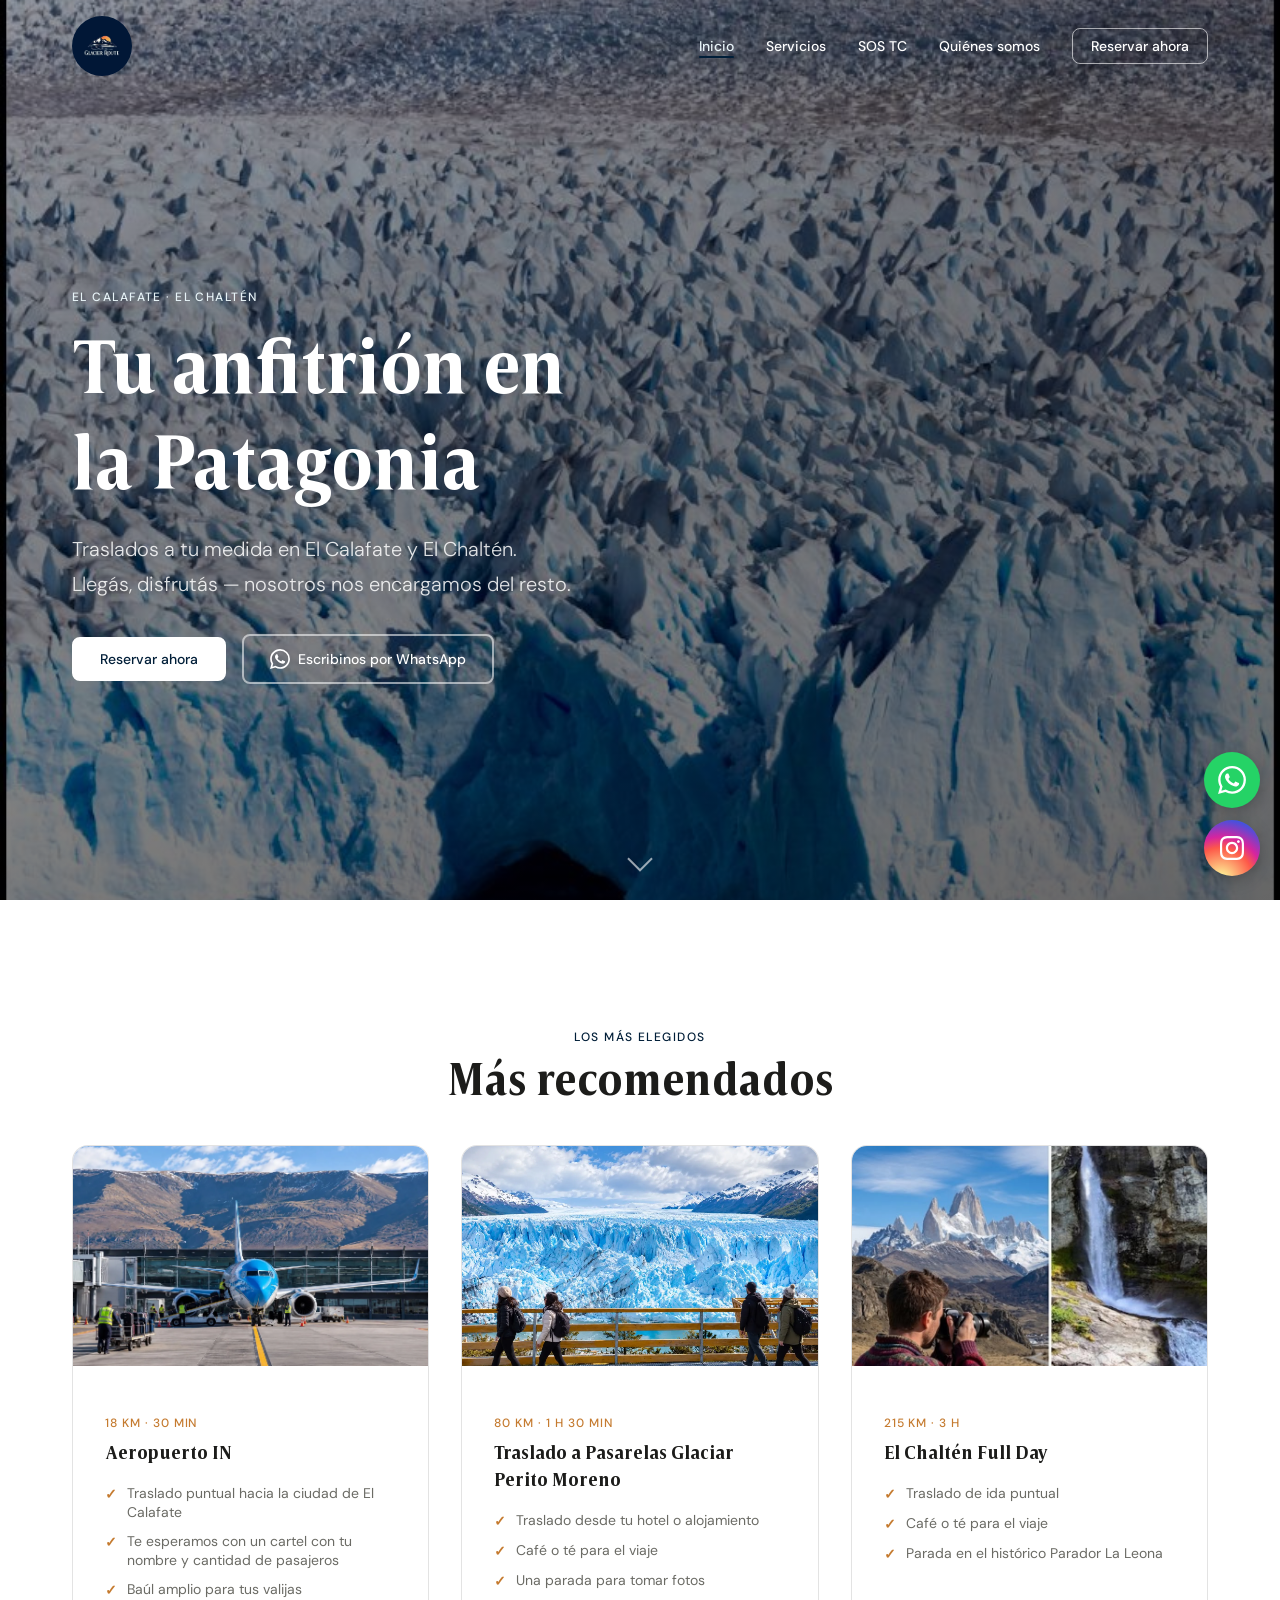
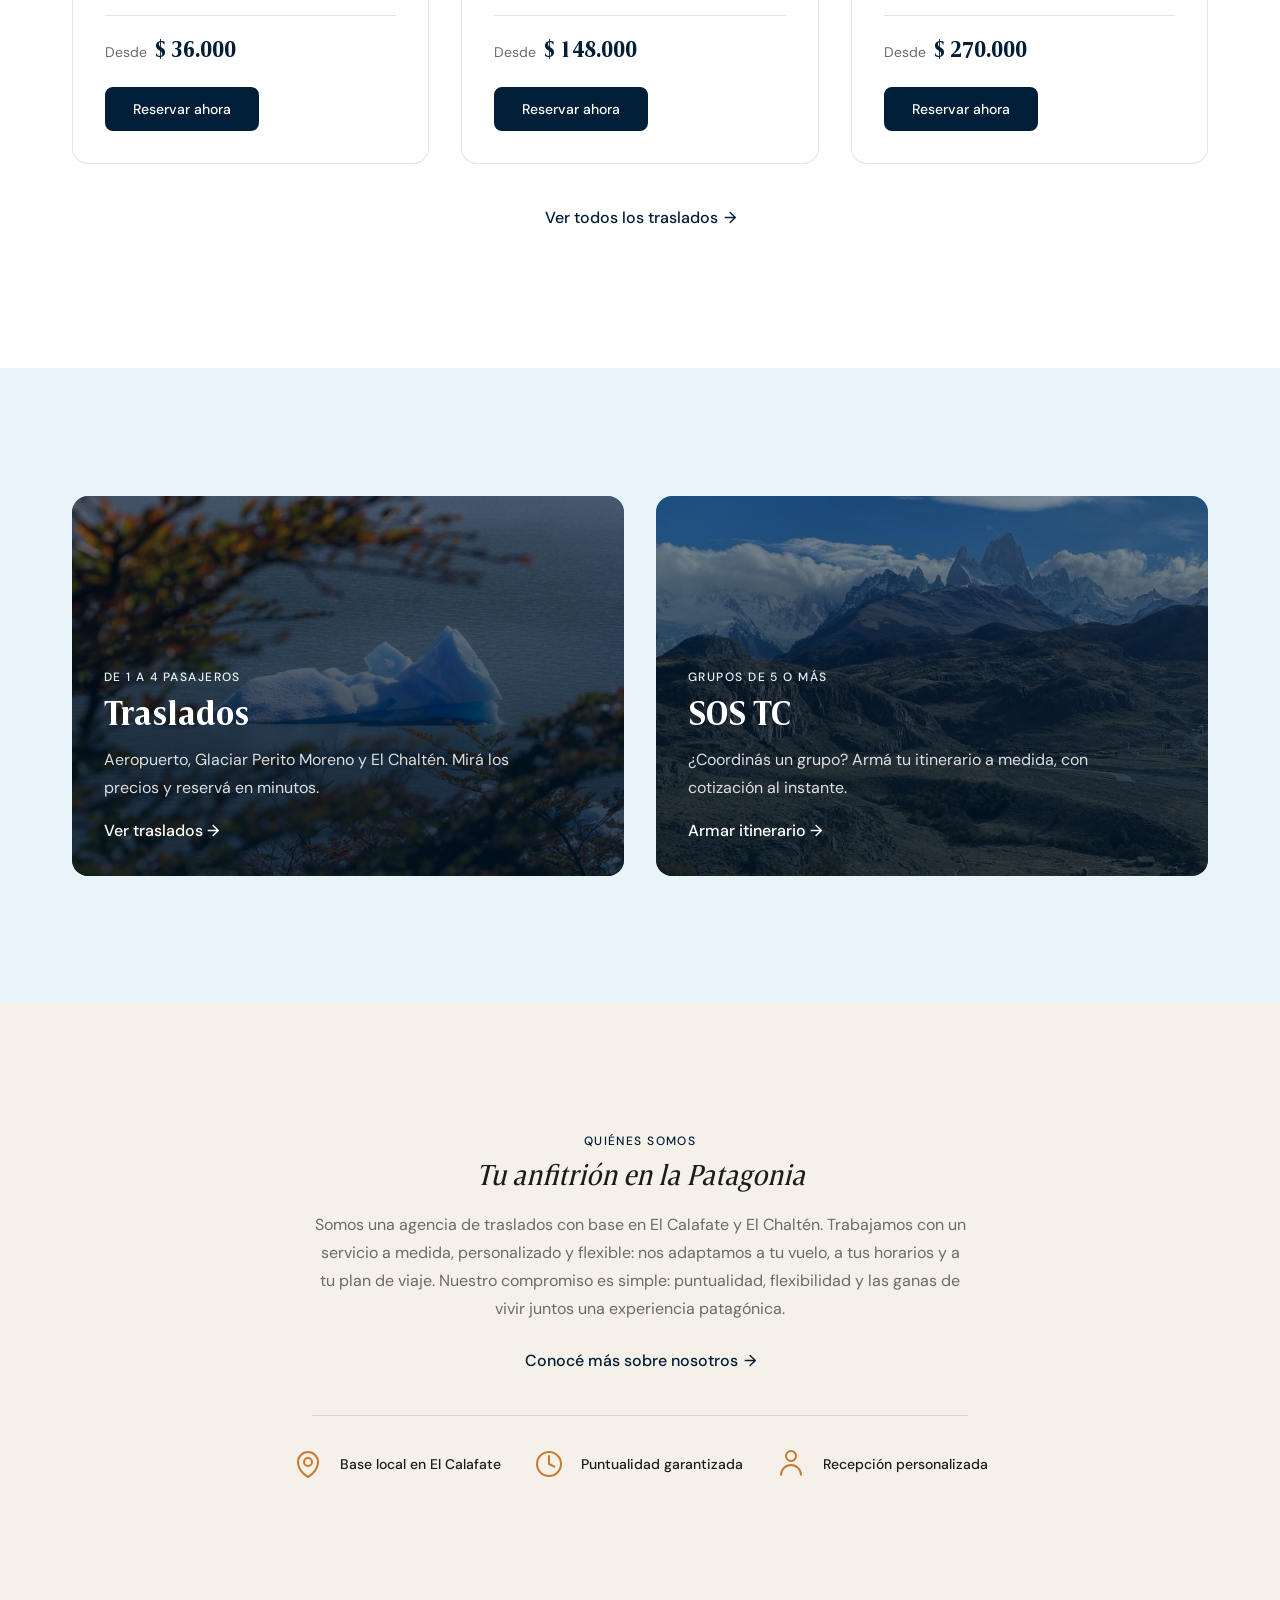
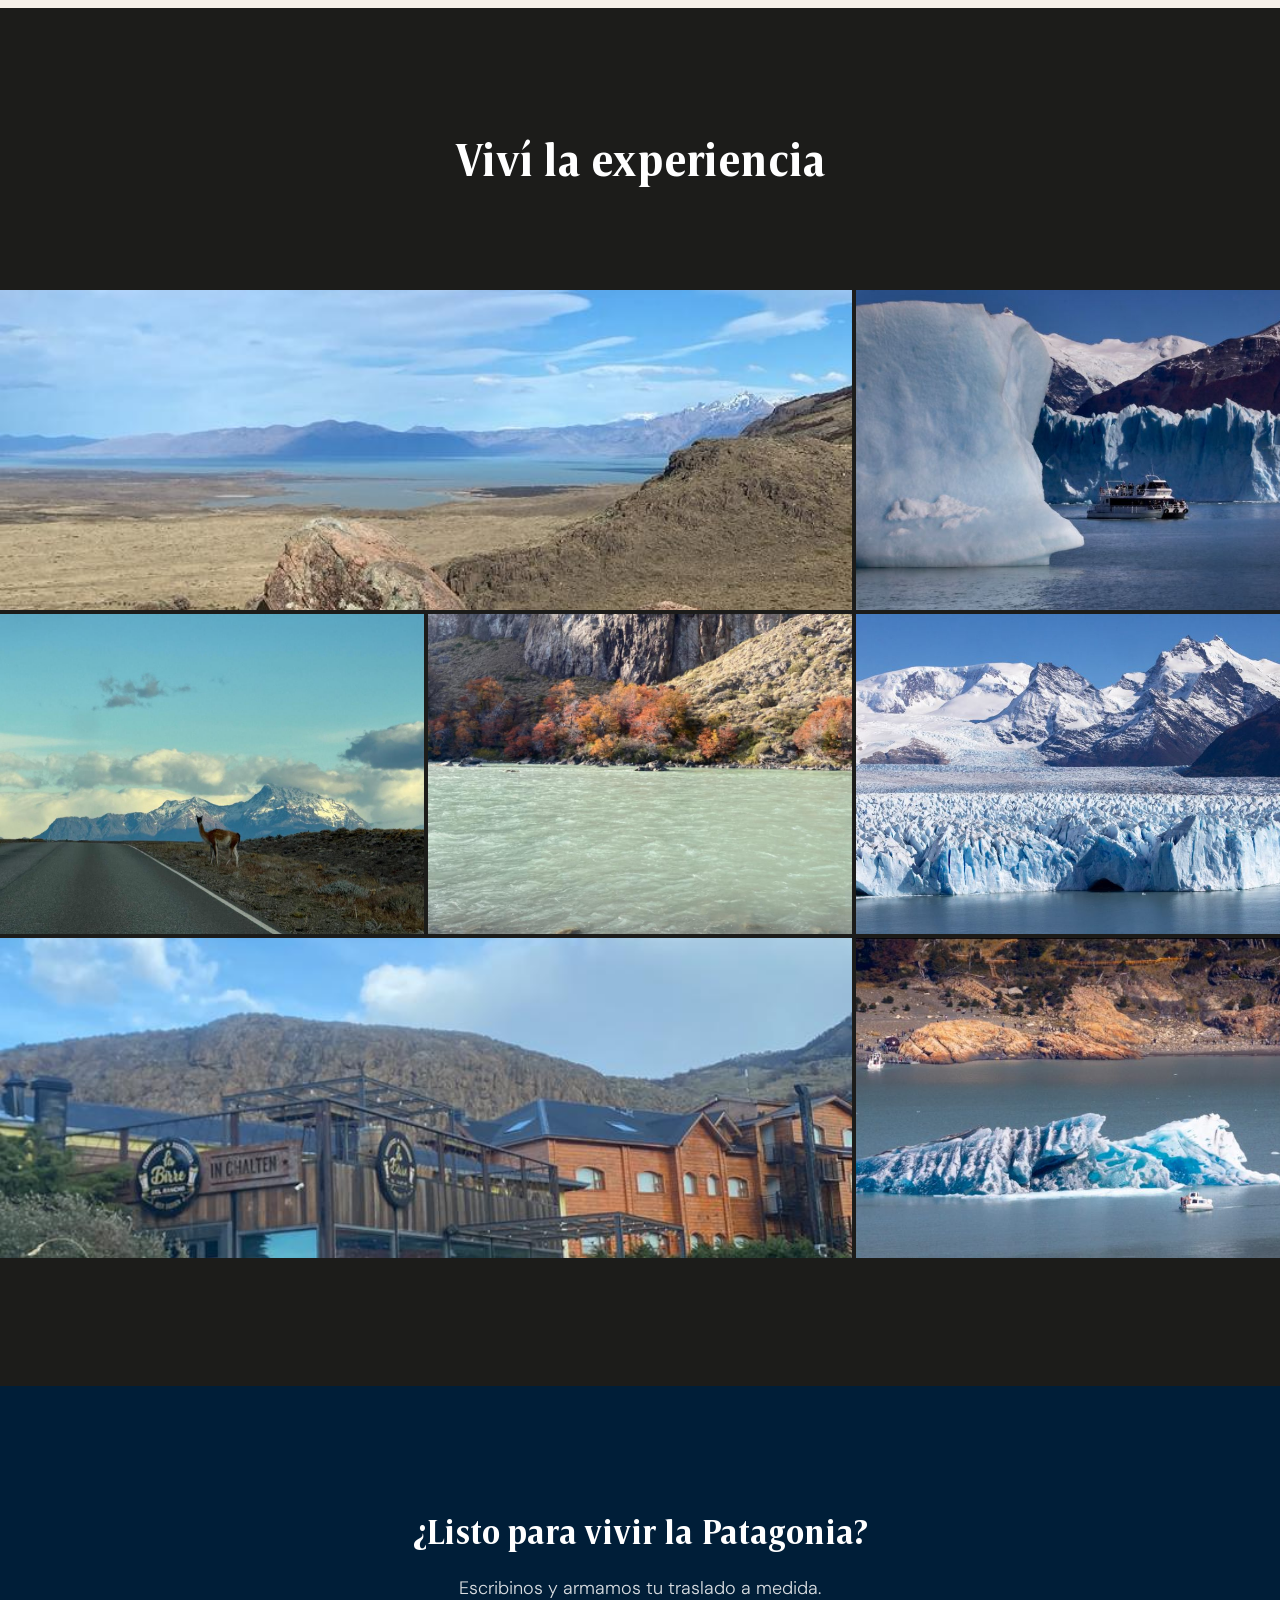
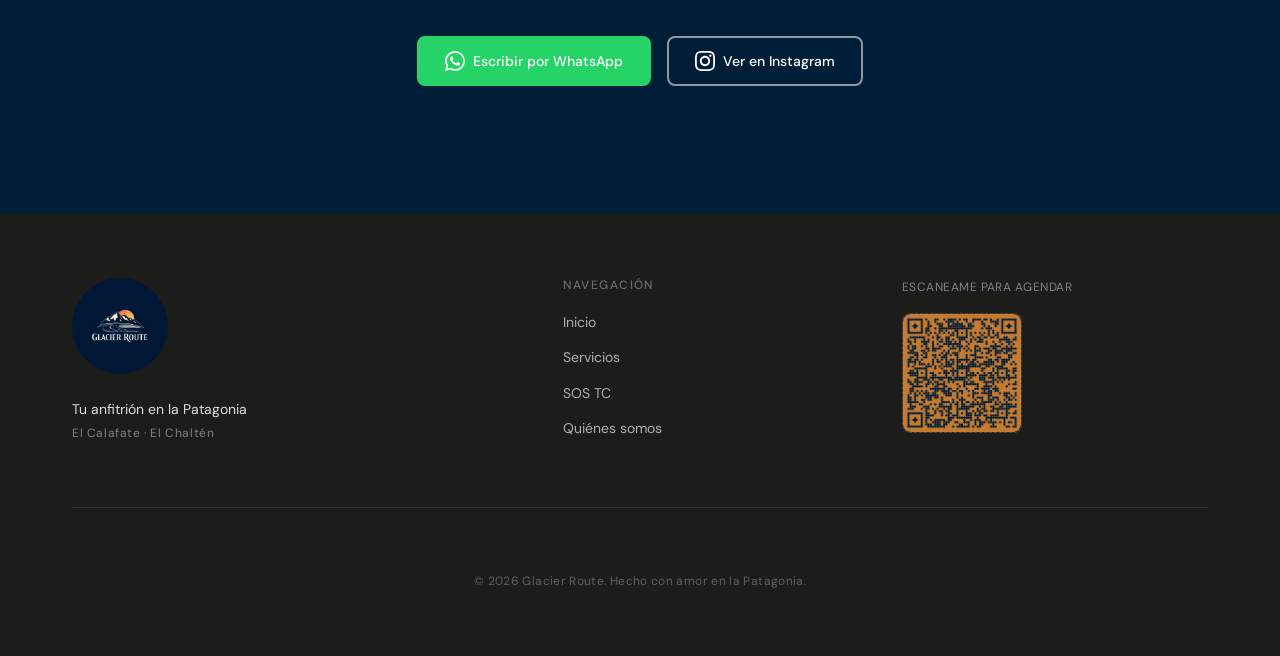
==== commit 7f385fd7: "imágenes: traslados y logo en WebP - assets/servicios/<id>.webp para 11 de los 12 traslados; El Chal" ====
--- a/index.html
+++ b/index.html
@@ -128,7 +128,7 @@
     <nav class="nav" aria-label="Navegación principal">
       <div class="nav__container">
         <a href="./" class="nav__logo" aria-label="Glacier Route — Ir al inicio">
-          <img src="assets/logo-glacier-route.jpeg" alt="Glacier Route" width="52" height="52" />
+          <img src="assets/logo-glacier-route.webp" alt="Glacier Route" width="52" height="52" />
         </a>
 
         <button class="nav__hamburger" aria-label="Abrir menú de navegación" aria-expanded="false" aria-controls="nav-menu">
@@ -328,7 +328,7 @@
 
         <div class="footer__col footer__col--brand">
           <a href="./" class="footer__logo-link" aria-label="Glacier Route — Volver al inicio">
-            <img src="assets/logo-glacier-route.jpeg" alt="Glacier Route" width="96" height="96" class="footer__logo" />
+            <img src="assets/logo-glacier-route.webp" alt="Glacier Route" width="96" height="96" class="footer__logo" />
           </a>
           <p class="footer__tagline">Tu anfitrión en la Patagonia</p>
           <p class="footer__location">El Calafate · El Chaltén</p>
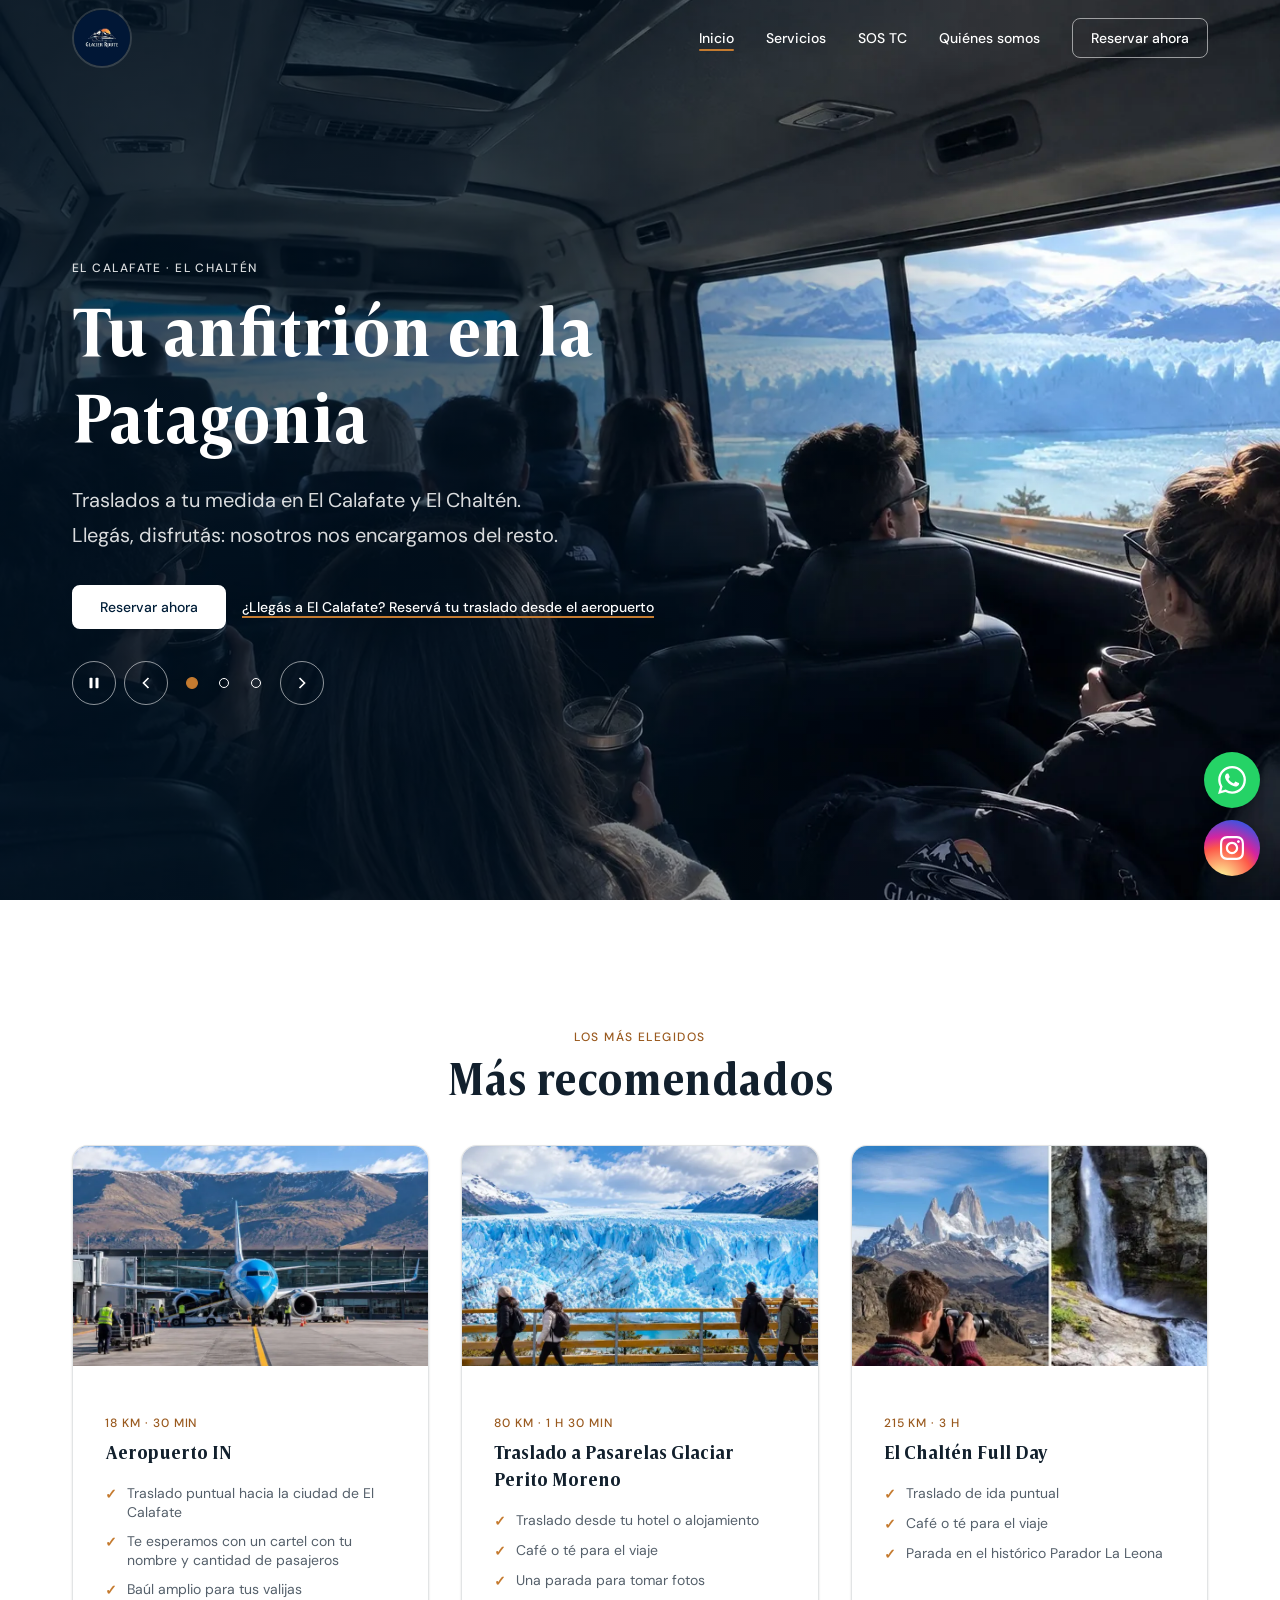
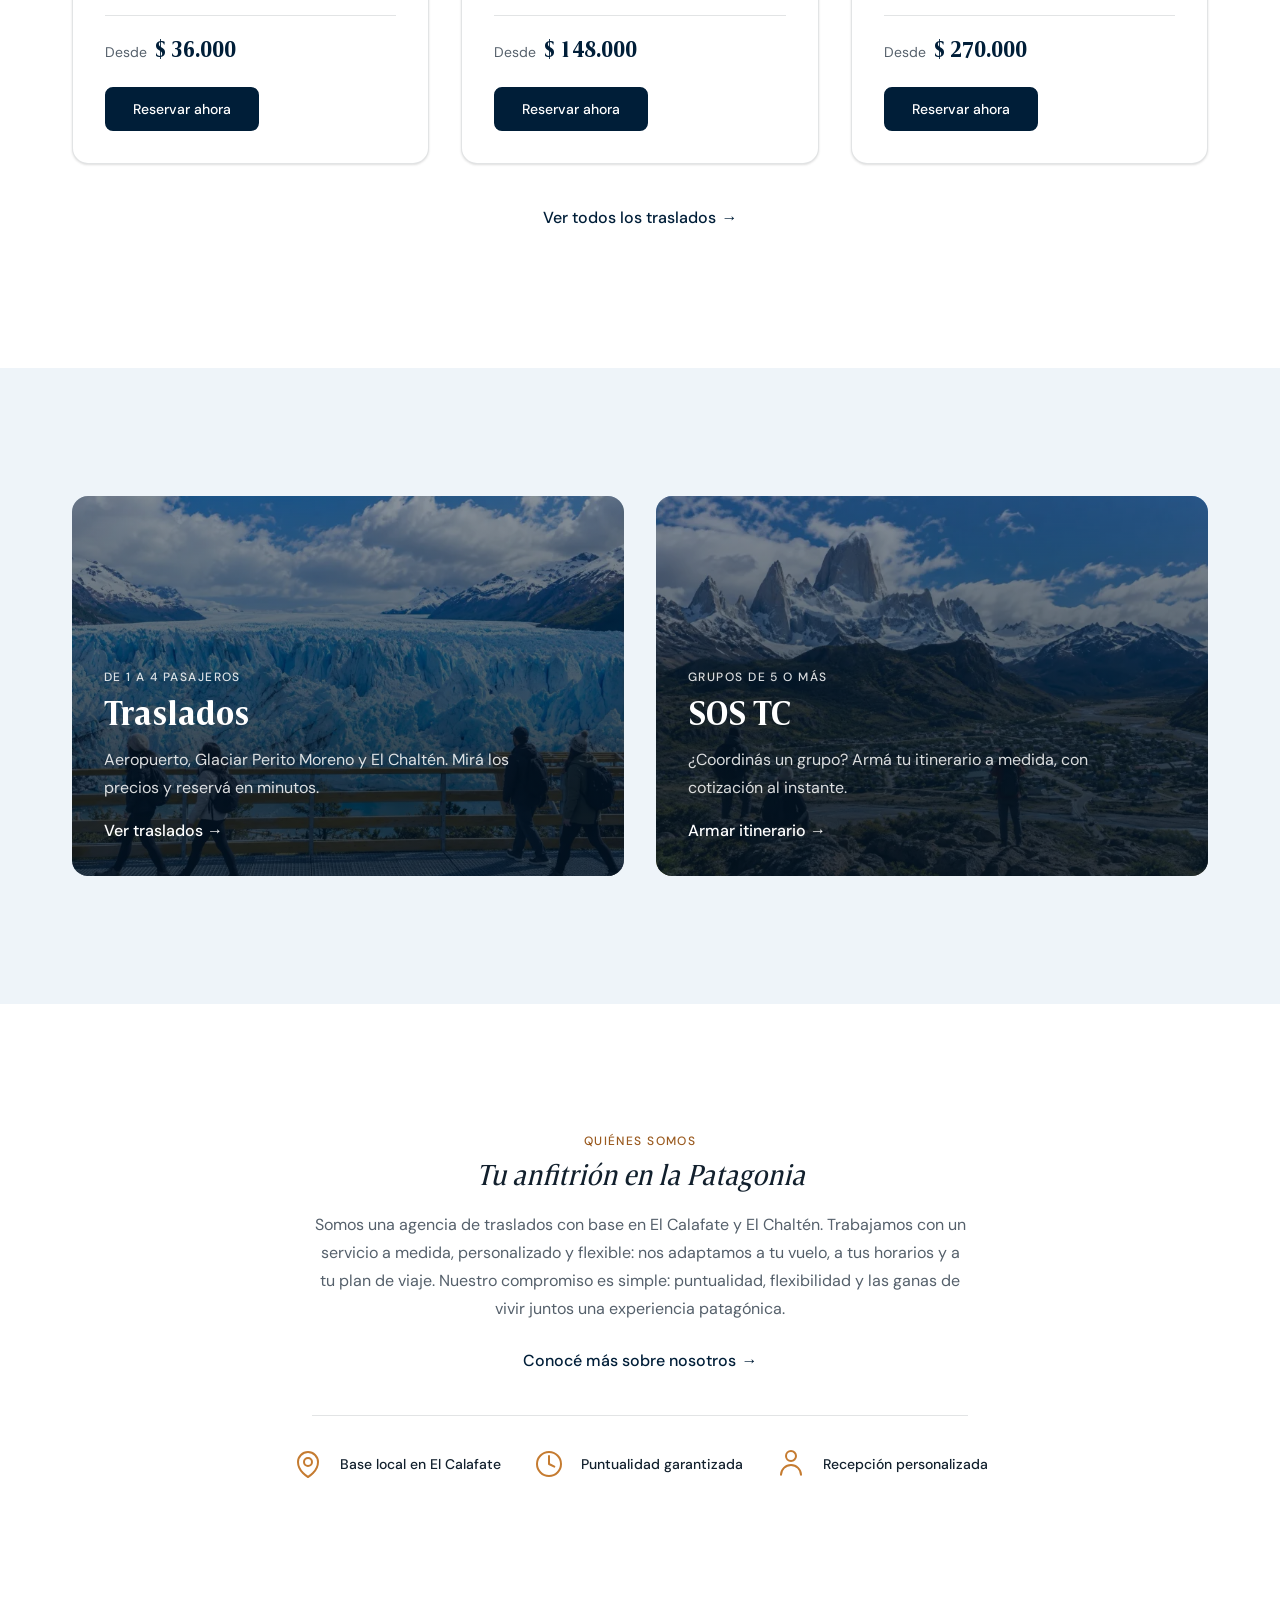
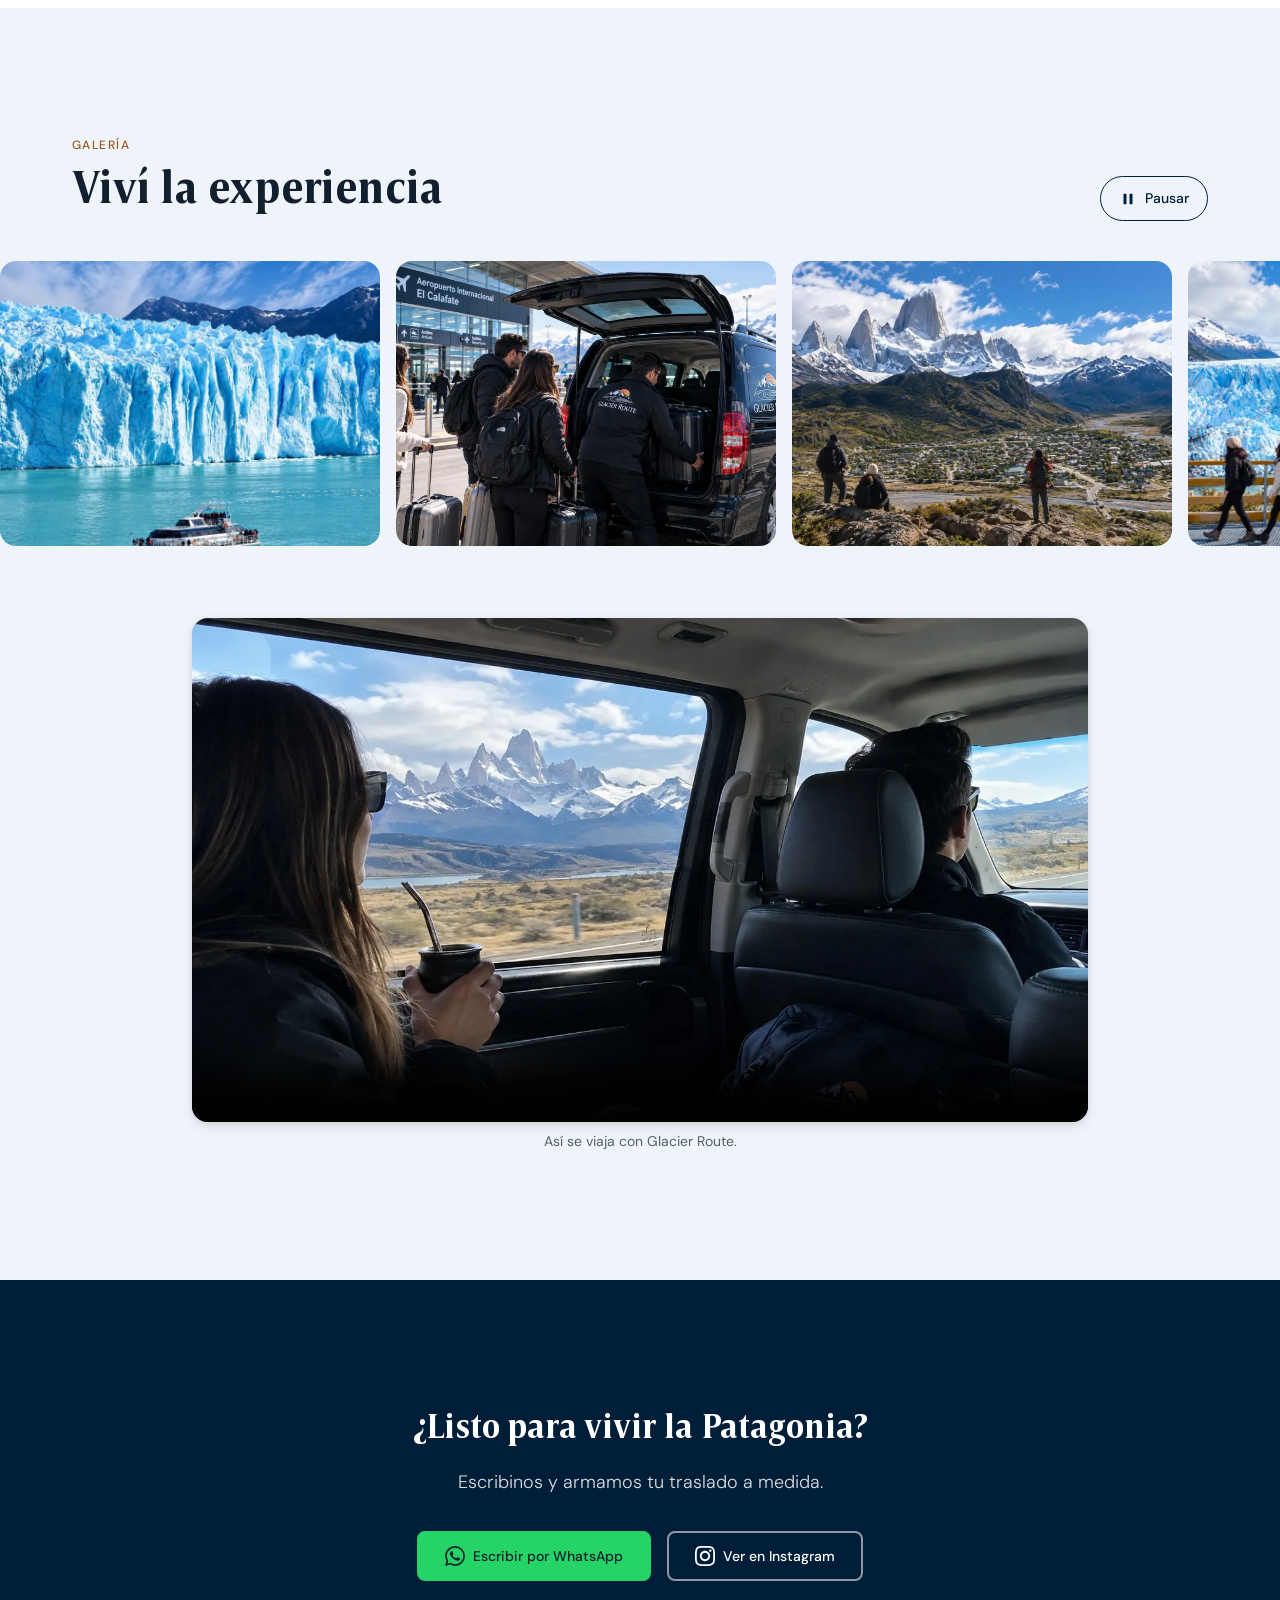
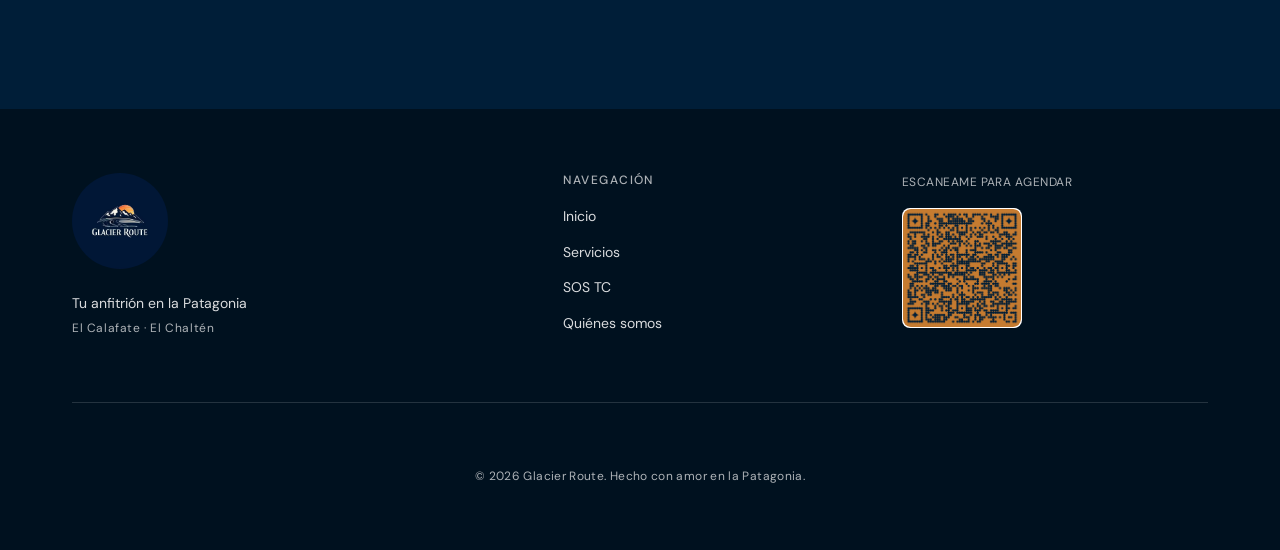
==== commit 034c0dac: "identidad: paleta del brandboard, base clara, hero en carrusel y galería en cinta Paleta y base clar" ====
--- a/index.html
+++ b/index.html
@@ -7,7 +7,6 @@
   <meta name="description" content="Traslados en El Calafate y El Chaltén: aeropuerto, Glaciar Perito Moreno y Chaltén Full Day. Servicio a medida, puntual y flexible. Reservá por WhatsApp." />
   <meta name="theme-color" content="#001e38" />
   <link rel="icon" href="assets/icon/logo-glacier-route.ico" />
-  <link rel="shortcut icon" href="assets/icon/logo-glacier-route.ico" />
   <link rel="canonical" href="https://www.glacierroute.com.ar/" />
 
   <!-- Open Graph -->
@@ -103,20 +102,20 @@
   }
   </script>
 
-  <!-- Google Fonts -->
-  <link rel="preconnect" href="https://fonts.googleapis.com" />
-  <link rel="preconnect" href="https://fonts.gstatic.com" crossorigin />
-  <link href="https://fonts.googleapis.com/css2?family=Playfair+Display:ital,wght@0,400;0,700;1,400&family=DM+Sans:wght@300;400;500&display=swap" rel="stylesheet" />
-
-  <!-- CSS -->
+  <!-- Fuentes (locales): DM Sans para el texto, Candide para los títulos -->
+  <link rel="preload" href="assets/fonts/DMSans-latin.woff2" as="font" type="font/woff2" crossorigin />
+  <link rel="preload" href="assets/fonts/Candide-Bold.woff2" as="font" type="font/woff2" crossorigin />
+
+  <!-- CSS (los que llevan media="print" + onload son de contenido bajo el pliegue: no bloquean el render) -->
   <link rel="stylesheet" href="css/variables.css" />
   <link rel="stylesheet" href="css/reset.css" />
   <link rel="stylesheet" href="css/layout.css" />
   <link rel="stylesheet" href="css/components.css" />
   <link rel="stylesheet" href="css/hero.css" />
   <link rel="stylesheet" href="css/services.css" />
-  <link rel="stylesheet" href="css/gallery.css" />
-  <link rel="stylesheet" href="css/contact.css" />
+  <link rel="stylesheet" href="css/reserva.css" media="print" onload="this.media='all'" />
+  <link rel="stylesheet" href="css/gallery.css" media="print" onload="this.media='all'" />
+  <link rel="stylesheet" href="css/contact.css" media="print" onload="this.media='all'" />
   <link rel="stylesheet" href="css/pages.css" />
 </head>
 <body>
@@ -150,36 +149,57 @@
 
   <main id="contenido">
 
-    <!-- ══════════════════════════ HERO ════════════════════════ -->
-    <section id="inicio" class="hero" aria-label="Presentación principal">
-      <div class="hero__media" aria-hidden="true">
-        <video class="hero__video" autoplay muted loop playsinline>
-          <source src="assets/video/video-hero-nuevo-sin-letras.mp4" type="video/mp4" />
-        </video>
-        <div class="hero__image-fallback"></div>
-      </div>
-      <div class="hero__overlay" aria-hidden="true"></div>
+    <!-- ══════════════════════════ HERO (carrusel: js/hero.js) ════════════════════════ -->
+    <section id="inicio" class="hero" data-carrusel aria-roledescription="carousel" aria-label="Glacier Route en imágenes">
+      <div class="hero__slides">
+        <div class="hero__slide is-active" role="group" aria-roledescription="slide" aria-label="1 de 3">
+          <img src="assets/hero/viaje-glaciar.webp" alt="Viajeros tomando mate en la camioneta de Glacier Route, frente al Glaciar Perito Moreno" width="1448" height="1086" fetchpriority="high" />
+        </div>
+        <div class="hero__slide" role="group" aria-roledescription="slide" aria-label="2 de 3">
+          <img data-src="assets/hero/recepcion-aeropuerto.webp" alt="Chofer de Glacier Route recibiendo viajeros junto a la camioneta en el aeropuerto de El Calafate" width="1435" height="1096" />
+        </div>
+        <div class="hero__slide" role="group" aria-roledescription="slide" aria-label="3 de 3">
+          <img data-src="assets/hero/viaje-fitz-roy.webp" alt="Viajera mirando el cerro Fitz Roy por la ventanilla, camino a El Chaltén" width="1448" height="1086" />
+        </div>
+      </div>
 
       <div class="hero__content">
+        <h1 class="visually-hidden">Glacier Route: traslados en El Calafate y El Chaltén</h1>
         <p class="hero__eyebrow">El Calafate · El Chaltén</p>
-        <h1 class="hero__headline">Tu anfitrión en la Patagonia</h1>
-        <p class="hero__subheadline">
-          Traslados a tu medida en El Calafate y El Chaltén.<br>
-          Llegás, disfrutás — nosotros nos encargamos del resto.
-        </p>
+
+        <div class="hero__textos" aria-live="off">
+          <div class="hero__texto is-active">
+            <h2 class="hero__titulo">Tu anfitrión en la Patagonia</h2>
+            <p class="hero__frase">Traslados a tu medida en El Calafate y El Chaltén.<br />Llegás, disfrutás: nosotros nos encargamos del resto.</p>
+          </div>
+          <div class="hero__texto">
+            <h2 class="hero__titulo">Te esperamos en el aeropuerto</h2>
+            <p class="hero__frase">Te recibimos con un cartel con tu nombre.<br />Y te llevamos directo a tu alojamiento.</p>
+          </div>
+          <div class="hero__texto">
+            <h2 class="hero__titulo">Rumbo a El Chaltén</h2>
+            <p class="hero__frase">215 km hasta la Capital Nacional del Trekking.<br />Con café o té y paradas en el camino.</p>
+          </div>
+        </div>
+
         <div class="hero__ctas">
           <a href="servicios.html" class="btn btn--light">Reservar ahora</a>
-          <a href="https://wa.me/5491162806101" class="btn btn--outline-white js-whatsapp" data-whatsapp-key="generic" target="_blank" rel="noopener noreferrer">
-            <svg aria-hidden="true" focusable="false" width="20" height="20" viewBox="0 0 24 24" fill="currentColor">
-              <path d="M17.472 14.382c-.297-.149-1.758-.867-2.03-.967-.273-.099-.471-.148-.67.15-.197.297-.767.966-.94 1.164-.173.199-.347.223-.644.075-.297-.15-1.255-.463-2.39-1.475-.883-.788-1.48-1.761-1.653-2.059-.173-.297-.018-.458.13-.606.134-.133.298-.347.446-.52.149-.174.198-.298.298-.497.099-.198.05-.371-.025-.52-.075-.149-.669-1.612-.916-2.207-.242-.579-.487-.5-.669-.51-.173-.008-.371-.01-.57-.01-.198 0-.52.074-.792.372-.272.297-1.04 1.016-1.04 2.479 0 1.462 1.065 2.875 1.213 3.074.149.198 2.096 3.2 5.077 4.487.709.306 1.262.489 1.694.625.712.227 1.36.195 1.871.118.571-.085 1.758-.719 2.006-1.413.248-.694.248-1.289.173-1.413-.074-.124-.272-.198-.57-.347m-5.421 7.403h-.004a9.87 9.87 0 01-5.031-1.378l-.361-.214-3.741.982.998-3.648-.235-.374a9.86 9.86 0 01-1.51-5.26c.001-5.45 4.436-9.884 9.888-9.884 2.64 0 5.122 1.03 6.988 2.898a9.825 9.825 0 012.893 6.994c-.003 5.45-4.437 9.884-9.885 9.884m8.413-18.297A11.815 11.815 0 0012.05 0C5.495 0 .16 5.335.157 11.892c0 2.096.547 4.142 1.588 5.945L.057 24l6.305-1.654a11.882 11.882 0 005.683 1.448h.005c6.554 0 11.89-5.335 11.893-11.893a11.821 11.821 0 00-3.48-8.413z"/>
-            </svg>
-            Escribinos por WhatsApp
-          </a>
-        </div>
-      </div>
-
-      <div class="hero__scroll-indicator" aria-hidden="true">
-        <span class="hero__scroll-arrow"></span>
+          <button type="button" class="hero__pregunta" data-reservar="aeropuerto-in" aria-haspopup="dialog">¿Llegás a El Calafate? Reservá tu traslado desde el aeropuerto</button>
+        </div>
+
+        <div class="hero__controles">
+          <button type="button" class="hero__control" data-pausa aria-label="Pausar presentación">
+            <svg class="hero__icono-pausa" width="18" height="18" viewBox="0 0 24 24" fill="currentColor" aria-hidden="true"><rect x="6" y="5" width="4" height="14" rx="1"/><rect x="14" y="5" width="4" height="14" rx="1"/></svg>
+            <svg class="hero__icono-play" width="18" height="18" viewBox="0 0 24 24" fill="currentColor" aria-hidden="true"><path d="M8 5v14l11-7z"/></svg>
+          </button>
+          <button type="button" class="hero__control" data-anterior aria-label="Imagen anterior"><svg width="20" height="20" viewBox="0 0 24 24" fill="none" stroke="currentColor" stroke-width="2" aria-hidden="true"><path d="m15 18-6-6 6-6"/></svg></button>
+          <div class="hero__puntos">
+            <button type="button" class="hero__punto" data-ir="0" aria-label="Mostrar imagen 1 de 3" aria-current="true"></button>
+            <button type="button" class="hero__punto" data-ir="1" aria-label="Mostrar imagen 2 de 3" aria-current="false"></button>
+            <button type="button" class="hero__punto" data-ir="2" aria-label="Mostrar imagen 3 de 3" aria-current="false"></button>
+          </div>
+          <button type="button" class="hero__control" data-siguiente aria-label="Imagen siguiente"><svg width="20" height="20" viewBox="0 0 24 24" fill="none" stroke="currentColor" stroke-width="2" aria-hidden="true"><path d="m9 18 6-6-6-6"/></svg></button>
+        </div>
       </div>
     </section>
 
@@ -246,55 +266,103 @@
       </div>
     </section>
 
-    <!-- ══════════════════════ GALERÍA ════════════════════════ -->
+    <!-- ══════════════════════ GALERÍA (cinta: js/gallery.js) ════════════════════════ -->
     <section id="galeria" class="gallery section" aria-labelledby="galeria-heading">
-      <div class="container">
-        <h2 id="galeria-heading" class="section-title section-title--light">Viví la experiencia</h2>
-      </div>
-      <div class="gallery__grid">
-        <button class="gallery__item" data-index="0" aria-label="Ampliar foto: Trekking en El Chaltén, Patagonia">
-          <img src="assets/chalten/chalten-01.jpeg" alt="Trekking en El Chaltén, Patagonia" width="720" height="1280" loading="lazy" />
-          <div class="gallery__overlay" aria-hidden="true">
-            <svg width="24" height="24" viewBox="0 0 24 24" fill="none" stroke="currentColor" stroke-width="2" aria-hidden="true"><circle cx="11" cy="11" r="8"/><path d="m21 21-4.35-4.35"/></svg>
-          </div>
+      <div class="container gallery__header">
+        <div>
+          <p class="eyebrow">Galería</p>
+          <h2 id="galeria-heading" class="section-title">Viví la experiencia</h2>
+        </div>
+        <button type="button" class="gallery__pausa" data-galeria-pausa aria-label="Pausar galería">
+          <svg class="gallery__icono-pausa" width="18" height="18" viewBox="0 0 24 24" fill="currentColor" aria-hidden="true"><rect x="6" y="5" width="4" height="14" rx="1"/><rect x="14" y="5" width="4" height="14" rx="1"/></svg>
+          <svg class="gallery__icono-play" width="18" height="18" viewBox="0 0 24 24" fill="currentColor" aria-hidden="true"><path d="M8 5v14l11-7z"/></svg>
+          <span data-galeria-pausa-texto aria-hidden="true">Pausar</span>
         </button>
-        <button class="gallery__item" data-index="1" aria-label="Ampliar foto: Glaciar Perito Moreno, Patagonia argentina">
-          <img src="assets/glaciar/glaciar-02.jpeg" alt="Glaciar Perito Moreno, Patagonia argentina" width="828" height="500" loading="lazy" />
-          <div class="gallery__overlay" aria-hidden="true">
-            <svg width="24" height="24" viewBox="0 0 24 24" fill="none" stroke="currentColor" stroke-width="2" aria-hidden="true"><circle cx="11" cy="11" r="8"/><path d="m21 21-4.35-4.35"/></svg>
-          </div>
-        </button>
-        <button class="gallery__item" data-index="2" aria-label="Ampliar foto: Senderos de montaña en El Chaltén">
-          <img src="assets/chalten/chalten-03.jpeg" alt="Senderos de montaña en El Chaltén" width="1280" height="960" loading="lazy" />
-          <div class="gallery__overlay" aria-hidden="true">
-            <svg width="24" height="24" viewBox="0 0 24 24" fill="none" stroke="currentColor" stroke-width="2" aria-hidden="true"><circle cx="11" cy="11" r="8"/><path d="m21 21-4.35-4.35"/></svg>
-          </div>
-        </button>
-        <button class="gallery__item" data-index="3" aria-label="Ampliar foto: Vista panorámica en El Chaltén">
-          <img src="assets/chalten/chalten-05.jpeg" alt="Vista panorámica en El Chaltén" width="960" height="1280" loading="lazy" />
-          <div class="gallery__overlay" aria-hidden="true">
-            <svg width="24" height="24" viewBox="0 0 24 24" fill="none" stroke="currentColor" stroke-width="2" aria-hidden="true"><circle cx="11" cy="11" r="8"/><path d="m21 21-4.35-4.35"/></svg>
-          </div>
-        </button>
-        <button class="gallery__item" data-index="4" aria-label="Ampliar foto: Maravilla natural del Glaciar Perito Moreno">
-          <img src="assets/glaciar/glaciar-03.jpeg" alt="Maravilla natural del Glaciar Perito Moreno" width="828" height="609" loading="lazy" />
-          <div class="gallery__overlay" aria-hidden="true">
-            <svg width="24" height="24" viewBox="0 0 24 24" fill="none" stroke="currentColor" stroke-width="2" aria-hidden="true"><circle cx="11" cy="11" r="8"/><path d="m21 21-4.35-4.35"/></svg>
-          </div>
-        </button>
-        <button class="gallery__item" data-index="5" aria-label="Ampliar foto: Laguna y montaña en El Chaltén">
-          <img src="assets/chalten/chalten-07.jpeg" alt="Laguna y montaña en El Chaltén" width="720" height="1280" loading="lazy" />
-          <div class="gallery__overlay" aria-hidden="true">
-            <svg width="24" height="24" viewBox="0 0 24 24" fill="none" stroke="currentColor" stroke-width="2" aria-hidden="true"><circle cx="11" cy="11" r="8"/><path d="m21 21-4.35-4.35"/></svg>
-          </div>
-        </button>
-        <button class="gallery__item" data-index="6" aria-label="Ampliar foto: Naturaleza del Parque Nacional Los Glaciares">
-          <img src="assets/glaciar/glaciar-01.jpeg" alt="Naturaleza del Parque Nacional Los Glaciares" width="828" height="473" loading="lazy" />
-          <div class="gallery__overlay" aria-hidden="true">
-            <svg width="24" height="24" viewBox="0 0 24 24" fill="none" stroke="currentColor" stroke-width="2" aria-hidden="true"><circle cx="11" cy="11" r="8"/><path d="m21 21-4.35-4.35"/></svg>
-          </div>
-        </button>
-      </div>
+      </div>
+
+      <div class="gallery__viewport" data-galeria>
+        <ul class="gallery__track" role="list">
+          <li>
+            <button type="button" class="gallery__item" data-index="0" aria-label="Ampliar foto: Catamarán navegando frente a la pared del Glaciar Perito Moreno">
+              <img data-src="assets/galeria/navegacion-glaciar-800.webp" data-full="assets/galeria/navegacion-glaciar.webp" alt="Catamarán navegando frente a la pared del Glaciar Perito Moreno" width="1295" height="1214" loading="lazy" />
+              <span class="gallery__overlay" aria-hidden="true"><svg width="24" height="24" viewBox="0 0 24 24" fill="none" stroke="currentColor" stroke-width="2" aria-hidden="true"><circle cx="11" cy="11" r="8"/><path d="m21 21-4.35-4.35"/></svg></span>
+            </button>
+          </li>
+          <li>
+            <button type="button" class="gallery__item" data-index="1" aria-label="Ampliar foto: Chofer de Glacier Route cargando valijas en la camioneta, en el aeropuerto de El Calafate">
+              <img data-src="assets/galeria/recepcion-valijas-800.webp" data-full="assets/galeria/recepcion-valijas.webp" alt="Chofer de Glacier Route cargando valijas en la camioneta, en el aeropuerto de El Calafate" width="1536" height="1024" loading="lazy" />
+              <span class="gallery__overlay" aria-hidden="true"><svg width="24" height="24" viewBox="0 0 24 24" fill="none" stroke="currentColor" stroke-width="2" aria-hidden="true"><circle cx="11" cy="11" r="8"/><path d="m21 21-4.35-4.35"/></svg></span>
+            </button>
+          </li>
+          <li>
+            <button type="button" class="gallery__item" data-index="2" aria-label="Ampliar foto: Viajeros en un mirador con el cerro Fitz Roy y el pueblo de El Chaltén de fondo">
+              <img data-src="assets/galeria/mirador-el-chalten-800.webp" data-full="assets/galeria/mirador-el-chalten.webp" alt="Viajeros en un mirador con el cerro Fitz Roy y el pueblo de El Chaltén de fondo" width="1572" height="1001" loading="lazy" />
+              <span class="gallery__overlay" aria-hidden="true"><svg width="24" height="24" viewBox="0 0 24 24" fill="none" stroke="currentColor" stroke-width="2" aria-hidden="true"><circle cx="11" cy="11" r="8"/><path d="m21 21-4.35-4.35"/></svg></span>
+            </button>
+          </li>
+          <li>
+            <button type="button" class="gallery__item" data-index="3" aria-label="Ampliar foto: Viajeros caminando por las pasarelas frente al Glaciar Perito Moreno">
+              <img data-src="assets/galeria/pasarelas-glaciar-800.webp" data-full="assets/galeria/pasarelas-glaciar.webp" alt="Viajeros caminando por las pasarelas frente al Glaciar Perito Moreno" width="1401" height="1123" loading="lazy" />
+              <span class="gallery__overlay" aria-hidden="true"><svg width="24" height="24" viewBox="0 0 24 24" fill="none" stroke="currentColor" stroke-width="2" aria-hidden="true"><circle cx="11" cy="11" r="8"/><path d="m21 21-4.35-4.35"/></svg></span>
+            </button>
+          </li>
+          <li>
+            <button type="button" class="gallery__item" data-index="4" aria-label="Ampliar foto: Viajeros frente a la Laguna de los Tres, con el cerro Fitz Roy de fondo">
+              <img data-src="assets/galeria/laguna-de-los-tres-800.webp" data-full="assets/galeria/laguna-de-los-tres.webp" alt="Viajeros frente a la Laguna de los Tres, con el cerro Fitz Roy de fondo" width="1302" height="1208" loading="lazy" />
+              <span class="gallery__overlay" aria-hidden="true"><svg width="24" height="24" viewBox="0 0 24 24" fill="none" stroke="currentColor" stroke-width="2" aria-hidden="true"><circle cx="11" cy="11" r="8"/><path d="m21 21-4.35-4.35"/></svg></span>
+            </button>
+          </li>
+          <li>
+            <button type="button" class="gallery__item" data-index="5" aria-label="Ampliar foto: Avión en la plataforma del aeropuerto de El Calafate, con las sierras de fondo">
+              <img data-src="assets/galeria/avion-aeropuerto-800.webp" data-full="assets/galeria/avion-aeropuerto.webp" alt="Avión en la plataforma del aeropuerto de El Calafate, con las sierras de fondo" width="1518" height="1036" loading="lazy" />
+              <span class="gallery__overlay" aria-hidden="true"><svg width="24" height="24" viewBox="0 0 24 24" fill="none" stroke="currentColor" stroke-width="2" aria-hidden="true"><circle cx="11" cy="11" r="8"/><path d="m21 21-4.35-4.35"/></svg></span>
+            </button>
+          </li>
+          <li>
+            <button type="button" class="gallery__item" data-index="6" aria-label="Ampliar foto: Pareja frente a una cascada y su laguna de agua turquesa en El Chaltén">
+              <img data-src="assets/galeria/cascada-el-chalten-800.webp" data-full="assets/galeria/cascada-el-chalten.webp" alt="Pareja frente a una cascada y su laguna de agua turquesa en El Chaltén" width="1073" height="1465" loading="lazy" />
+              <span class="gallery__overlay" aria-hidden="true"><svg width="24" height="24" viewBox="0 0 24 24" fill="none" stroke="currentColor" stroke-width="2" aria-hidden="true"><circle cx="11" cy="11" r="8"/><path d="m21 21-4.35-4.35"/></svg></span>
+            </button>
+          </li>
+          <li>
+            <button type="button" class="gallery__item" data-index="7" aria-label="Ampliar foto: Pareja cargando una valija en la camioneta de Glacier Route para volver al aeropuerto">
+              <img data-src="assets/galeria/regreso-aeropuerto-800.webp" data-full="assets/galeria/regreso-aeropuerto.webp" alt="Pareja cargando una valija en la camioneta de Glacier Route para volver al aeropuerto" width="1448" height="1086" loading="lazy" />
+              <span class="gallery__overlay" aria-hidden="true"><svg width="24" height="24" viewBox="0 0 24 24" fill="none" stroke="currentColor" stroke-width="2" aria-hidden="true"><circle cx="11" cy="11" r="8"/><path d="m21 21-4.35-4.35"/></svg></span>
+            </button>
+          </li>
+          <li>
+            <button type="button" class="gallery__item" data-index="8" aria-label="Ampliar foto: Trekkers contemplando las agujas del Cerro Torre">
+              <img data-src="assets/galeria/cerro-torre-800.webp" data-full="assets/galeria/cerro-torre.webp" alt="Trekkers contemplando las agujas del Cerro Torre" width="1041" height="1511" loading="lazy" />
+              <span class="gallery__overlay" aria-hidden="true"><svg width="24" height="24" viewBox="0 0 24 24" fill="none" stroke="currentColor" stroke-width="2" aria-hidden="true"><circle cx="11" cy="11" r="8"/><path d="m21 21-4.35-4.35"/></svg></span>
+            </button>
+          </li>
+          <li>
+            <button type="button" class="gallery__item" data-index="9" aria-label="Ampliar foto: Vista aérea del puerto Punta Bandera, sobre el Lago Argentino">
+              <img data-src="assets/galeria/puerto-punta-bandera-800.webp" data-full="assets/galeria/puerto-punta-bandera.webp" alt="Vista aérea del puerto Punta Bandera, sobre el Lago Argentino" width="1280" height="887" loading="lazy" />
+              <span class="gallery__overlay" aria-hidden="true"><svg width="24" height="24" viewBox="0 0 24 24" fill="none" stroke="currentColor" stroke-width="2" aria-hidden="true"><circle cx="11" cy="11" r="8"/><path d="m21 21-4.35-4.35"/></svg></span>
+            </button>
+          </li>
+          <li>
+            <button type="button" class="gallery__item" data-index="10" aria-label="Ampliar foto: Puente rojo sobre el Río Eléctrico con montañas nevadas de fondo">
+              <img data-src="assets/galeria/puente-rio-electrico-800.webp" data-full="assets/galeria/puente-rio-electrico.webp" alt="Puente rojo sobre el Río Eléctrico con montañas nevadas de fondo" width="1600" height="980" loading="lazy" />
+              <span class="gallery__overlay" aria-hidden="true"><svg width="24" height="24" viewBox="0 0 24 24" fill="none" stroke="currentColor" stroke-width="2" aria-hidden="true"><circle cx="11" cy="11" r="8"/><path d="m21 21-4.35-4.35"/></svg></span>
+            </button>
+          </li>
+          <li>
+            <button type="button" class="gallery__item" data-index="11" aria-label="Ampliar foto: Cartel de bienvenida a El Chaltén con el cerro Fitz Roy de fondo">
+              <img data-src="assets/galeria/bienvenida-el-chalten-800.webp" data-full="assets/galeria/bienvenida-el-chalten.webp" alt="Cartel de bienvenida a El Chaltén con el cerro Fitz Roy de fondo" width="1280" height="1089" loading="lazy" />
+              <span class="gallery__overlay" aria-hidden="true"><svg width="24" height="24" viewBox="0 0 24 24" fill="none" stroke="currentColor" stroke-width="2" aria-hidden="true"><circle cx="11" cy="11" r="8"/><path d="m21 21-4.35-4.35"/></svg></span>
+            </button>
+          </li>
+        </ul>
+      </div>
+
+      <figure class="container gallery__video">
+        <video controls preload="none" playsinline width="1920" height="1080" data-poster="assets/hero/viaje-fitz-roy.webp">
+          <source src="assets/video/video-hero-nuevo-sin-letras.mp4" type="video/mp4" />
+        </video>
+        <figcaption>Así se viaja con Glacier Route.</figcaption>
+      </figure>
     </section>
 
     <!-- ══════════════════ CONTACTO CTA #contacto ════════════════════ -->
@@ -328,7 +396,7 @@
 
         <div class="footer__col footer__col--brand">
           <a href="./" class="footer__logo-link" aria-label="Glacier Route — Volver al inicio">
-            <img src="assets/logo-glacier-route.webp" alt="Glacier Route" width="96" height="96" class="footer__logo" />
+            <img src="assets/logo-glacier-route.webp" alt="Glacier Route" width="96" height="96" class="footer__logo" loading="lazy" />
           </a>
           <p class="footer__tagline">Tu anfitrión en la Patagonia</p>
           <p class="footer__location">El Calafate · El Chaltén</p>
@@ -347,7 +415,7 @@
         <div class="footer__col footer__col--qr">
           <p class="footer__qr-text">Escaneame para agendar</p>
           <div class="footer__qr-wrap">
-            <img src="assets/QR/newQR.png" alt="Código QR — contacto por WhatsApp" width="120" height="120" class="footer__qr-img" />
+            <img src="assets/QR/newQR.png" alt="Código QR — contacto por WhatsApp" width="120" height="120" class="footer__qr-img" loading="lazy" />
           </div>
         </div>
 
@@ -392,7 +460,8 @@
       </svg>
     </button>
     <figure class="lightbox__figure">
-      <img class="lightbox__img" src="" alt="" />
+      <img class="lightbox__img" alt="" />
+      <figcaption class="lightbox__caption"></figcaption>
     </figure>
   </div>
 
--- a/css/variables.css
+++ b/css/variables.css
@@ -1,33 +1,53 @@
 :root {
-  /* ── Colores primarios ── */
-  --color-stone: #1c1c1a;
-  --color-glacier: #001e38;   /* navy — brandboard primary */
-  --color-sky: #e8f4f8;
-  --color-terra: #c57b30;     /* amber copper — brandboard accent */
-  --color-cream: #f5f0e8;
+  /* ══ Paleta del brandboard: navy, cobre y blanco ══ */
+  --brand-navy: #001e38;
+  --brand-copper: #c57b30;
+  --brand-white: #ffffff;
 
-  /* ── Colores funcionales ── */
-  --color-text: #1c1c1a;
-  --color-text-muted: #6b6b65;
-  --color-text-on-dark: #ffffff;
+  /* ── Colores por función ── */
+  --color-primary: var(--brand-navy);          /* nav con scroll, CTA, títulos, botones */
+  --color-primary-dark: #00111f;               /* footer */
+  --color-surface: var(--brand-white);         /* fondo base */
+  --color-surface-alt: #eef4f9;                /* celeste claro: secciones alternas */
+  --color-accent: var(--brand-copper);         /* solo acentos gráficos: íconos, bordes, ✓ */
+  --color-accent-hover: #9a5a1f;               /* cobre oscuro: texto, badges y hover de "Reservar ahora" (AA con blanco: 5.45:1) */
+  --color-text: #12202d;
+  --color-text-muted: #55606b;                 /* 5.8:1 sobre celeste claro */
+  --color-text-on-dark: var(--brand-white);
   --color-text-on-dark-muted: rgba(255, 255, 255, 0.85);
-  --color-surface: #ffffff;
-  --color-border: rgba(28, 28, 26, 0.12);
+  --color-text-on-dark-subtle: rgba(255, 255, 255, 0.68);
+  --color-border: rgba(18, 32, 45, 0.12);
+
+  /* ── Sobre fondos oscuros ── */
+  --color-on-dark-line: rgba(255, 255, 255, 0.14);
+  --color-on-dark-hover: rgba(255, 255, 255, 0.12);
+  --color-on-dark-border: rgba(255, 255, 255, 0.55);
 
   /* ── Overlays sobre fotos (texto blanco legible) ── */
   --color-overlay-strong: rgba(0, 18, 34, 0.78);
   --color-overlay-mid: rgba(0, 18, 34, 0.62);
   --color-overlay-soft: rgba(0, 18, 34, 0.45);
+  --color-overlay-clear: rgba(0, 18, 34, 0);
+  --color-backdrop: rgba(0, 10, 20, 0.93);     /* lightbox */
 
-  /* ── CTAs ── */
-  --color-cta: #001e38;
-  --color-cta-hover: #00315f;
+  /* ── Marcas de terceros ── */
   --color-whatsapp: #25d366;
   --color-whatsapp-hover: #1da851;
+  --gradient-instagram: radial-gradient(circle at 30% 107%, #fdf497 0%, #fdf497 5%, #fd5949 45%, #d6249f 60%, #285aeb 90%);
+
+  /* ── Alias de los tokens anteriores ── */
+  --color-glacier: var(--color-primary);
+  --color-terra: var(--color-accent);
+  --color-terra-strong: var(--color-accent-hover);
+  --color-sky: var(--color-surface-alt);
+  --color-cream: var(--color-surface-alt);
+  --color-stone: var(--color-primary-dark);
+  --color-cta: var(--color-primary);
+  --color-cta-hover: var(--color-accent-hover);
 
   /* ── Tipografía ── */
-  /* Brandboard: Candide (Camelot Typefaces) — agregar archivos .woff2 en /assets/fonts/ y descomentar @font-face en reset.css */
-  --font-display: "Candide", "Playfair Display", Georgia, serif;
+  /* Brandboard: Candide (local, assets/fonts/) para títulos */
+  --font-display: "Candide", Georgia, serif;
   --font-body: "DM Sans", -apple-system, BlinkMacSystemFont, sans-serif;
 
   --text-xs: 0.75rem;
@@ -67,6 +87,12 @@
   --shadow-md: 0 4px 12px rgba(0, 0, 0, 0.1), 0 2px 4px rgba(0, 0, 0, 0.06);
   --shadow-lg: 0 10px 30px rgba(0, 0, 0, 0.12), 0 4px 8px rgba(0, 0, 0, 0.08);
   --shadow-fab: 0 4px 16px rgba(0, 0, 0, 0.25);
+  --shadow-fab-hover: 0 8px 24px rgba(0, 0, 0, 0.3);
+  --shadow-primary: 0 6px 16px rgba(0, 30, 56, 0.3);
+  --shadow-whatsapp: 0 6px 16px rgba(37, 211, 102, 0.35);
+  --shadow-logo: 0 8px 32px rgba(0, 30, 56, 0.18), 0 2px 8px rgba(0, 30, 56, 0.1);
+  --shadow-logo-hover: 0 16px 48px rgba(0, 30, 56, 0.22), 0 4px 12px rgba(0, 30, 56, 0.12);
+  --shadow-nav: 0 4px 20px rgba(0, 0, 0, 0.18);
 
   /* ── Transiciones ── */
   --transition-fast: 150ms ease;
--- a/css/layout.css
+++ b/css/layout.css
@@ -11,8 +11,7 @@
   padding-block: var(--section-padding);
 }
 
-.nosotros          { background-color: var(--color-cream); }
-.gallery           { background-color: var(--color-stone); }
+.nosotros          { background-color: var(--color-surface); }
 .contact-cta       { background-color: var(--color-glacier); }
 
 /* ── Tipografía compartida ── */
@@ -22,7 +21,7 @@
   font-weight: 500;
   letter-spacing: var(--tracking-wider);
   text-transform: uppercase;
-  color: var(--color-glacier);
+  color: var(--color-accent-hover);
   margin-bottom: var(--space-xs);
 }
 
@@ -57,14 +56,14 @@
   object-fit: cover;
   object-position: center;
   display: block;
-  box-shadow: 0 8px 32px rgba(28, 28, 26, 0.18), 0 2px 8px rgba(28, 28, 26, 0.10);
-  border: 4px solid rgba(28, 28, 26, 0.06);
+  box-shadow: var(--shadow-logo);
+  border: 4px solid var(--color-border);
   transition: transform var(--transition-base), box-shadow var(--transition-base);
 }
 
 .nosotros__brand-logo:hover {
   transform: scale(1.04);
-  box-shadow: 0 16px 48px rgba(28, 28, 26, 0.22), 0 4px 12px rgba(28, 28, 26, 0.12);
+  box-shadow: var(--shadow-logo-hover);
 }
 
 @media (min-width: 768px) {
--- a/css/components.css
+++ b/css/components.css
@@ -1,3 +1,20 @@
+/* ════════════════════════════════════════
+   UTILIDADES
+════════════════════════════════════════ */
+
+/* Oculto a la vista, disponible para lectores de pantalla */
+.visually-hidden {
+  position: absolute !important;
+  width: 1px;
+  height: 1px;
+  padding: 0;
+  margin: -1px;
+  overflow: hidden;
+  clip: rect(0 0 0 0);
+  white-space: nowrap;
+  border: 0;
+}
+
 /* ════════════════════════════════════════
    BUTTONS
 ════════════════════════════════════════ */
@@ -7,6 +24,7 @@
   align-items: center;
   justify-content: center;
   gap: 8px;
+  min-height: 44px;
   padding: 13px 26px;
   border-radius: var(--radius-md);
   font-family: var(--font-body);
@@ -37,69 +55,74 @@
 /* WhatsApp */
 .btn--whatsapp {
   background-color: var(--color-whatsapp);
-  color: #fff;
+  color: var(--color-text);
   border-color: var(--color-whatsapp);
 }
 
 .btn--whatsapp:hover {
   background-color: var(--color-whatsapp-hover);
   border-color: var(--color-whatsapp-hover);
-  box-shadow: 0 6px 16px rgba(37, 211, 102, 0.35);
+  box-shadow: var(--shadow-whatsapp);
 }
 
 /* Outline blanco — sobre fondos oscuros */
 .btn--outline-white {
   background-color: transparent;
-  color: #fff;
-  border-color: rgba(255, 255, 255, 0.55);
+  color: var(--color-text-on-dark);
+  border-color: var(--color-on-dark-border);
 }
 
 .btn--outline-white:hover {
-  background-color: rgba(255, 255, 255, 0.12);
-  border-color: #fff;
-}
-
-/* Light — blanco sobre fondos oscuros (CTA principal del hero) */
+  background-color: var(--color-on-dark-hover);
+  border-color: var(--color-text-on-dark);
+}
+
+/* Primary — navy; "Reservar ahora" se enciende en cobre al pasar o enfocar */
+.btn--primary {
+  background-color: var(--color-primary);
+  color: var(--color-text-on-dark);
+  border-color: var(--color-primary);
+}
+
+.btn--primary:hover,
+.btn--primary:focus-visible {
+  background-color: var(--color-accent-hover);
+  border-color: var(--color-accent-hover);
+  box-shadow: var(--shadow-primary);
+}
+
+/* Light — blanco sobre fotos oscuras (CTA principal del hero) */
 .btn--light {
   background-color: var(--color-surface);
-  color: var(--color-glacier);
+  color: var(--color-primary);
   border-color: var(--color-surface);
 }
 
-.btn--light:hover {
-  background-color: var(--color-sky);
-  border-color: var(--color-sky);
+.btn--light:hover,
+.btn--light:focus-visible {
+  background-color: var(--color-accent-hover);
+  border-color: var(--color-accent-hover);
+  color: var(--color-text-on-dark);
   box-shadow: var(--shadow-md);
 }
 
-/* Primary — azul glaciar */
-.btn--primary {
-  background-color: var(--color-cta);
-  color: #fff;
-  border-color: var(--color-cta);
-}
-
-.btn--primary:hover {
-  background-color: var(--color-cta-hover);
-  border-color: var(--color-cta-hover);
-  box-shadow: 0 6px 16px rgba(42, 107, 138, 0.35);
-}
-
-/* Secondary — outline glaciar */
+/* Secondary — outline navy */
 .btn--secondary {
   background-color: transparent;
-  color: var(--color-cta);
-  border-color: var(--color-cta);
+  color: var(--color-primary);
+  border-color: var(--color-primary);
 }
 
 .btn--secondary:hover {
-  background-color: var(--color-cta);
-  color: #fff;
-  box-shadow: 0 6px 16px rgba(42, 107, 138, 0.25);
+  background-color: var(--color-primary);
+  color: var(--color-text-on-dark);
+  box-shadow: var(--shadow-primary);
 }
 
 /* ════════════════════════════════════════
    NAV
+   Transparente solo sobre el hero del inicio; navy sólido con scroll
+   y siempre en las páginas internas (.site-header--solid, desde nav.js).
 ════════════════════════════════════════ */
 
 .site-header {
@@ -113,6 +136,13 @@
     box-shadow var(--transition-base);
 }
 
+.site-header--scrolled,
+.site-header--solid,
+.site-header--open {
+  background-color: var(--color-primary);
+  box-shadow: var(--shadow-nav);
+}
+
 .nav {
   width: 100%;
 }
@@ -124,7 +154,7 @@
   max-width: var(--container-max);
   margin-inline: auto;
   padding-inline: var(--container-padding);
-  padding-block: var(--space-sm);
+  padding-block: var(--space-xs);
 }
 
 /* Logo */
@@ -132,6 +162,7 @@
   height: 52px;
   width: 52px;
   border-radius: 50%;
+  border: 2px solid var(--color-on-dark-line);
   object-fit: cover;
   object-position: center;
   display: block;
@@ -169,11 +200,11 @@
 .nav__link::after {
   content: '';
   position: absolute;
-  bottom: -3px;
+  bottom: -4px;
   left: 0;
   width: 0;
   height: 2px;
-  background-color: var(--color-glacier);
+  background-color: var(--color-accent);
   border-radius: 1px;
   transition: width var(--transition-base);
 }
@@ -183,18 +214,15 @@
   width: 100%;
 }
 
-.nav__link--active {
-  color: var(--color-sky);
-}
-
 /* Hamburger */
 .nav__hamburger {
   display: flex;
   flex-direction: column;
   justify-content: center;
+  align-items: center;
   gap: 5px;
-  width: 40px;
-  height: 40px;
+  width: 44px;
+  height: 44px;
   padding: var(--space-xs);
   cursor: pointer;
   background: none;
@@ -204,7 +232,7 @@
 }
 
 .nav__hamburger:hover {
-  background-color: rgba(255, 255, 255, 0.1);
+  background-color: var(--color-on-dark-hover);
 }
 
 .nav__hamburger-line {
@@ -215,45 +243,10 @@
   border-radius: 1px;
   transition:
     transform var(--transition-base),
-    opacity var(--transition-base),
-    background-color var(--transition-base);
-}
-
-/* ── Estado: scrolled (glassmorphism) ── */
-.site-header--scrolled {
-  background-color: rgba(255, 255, 255, 0.80);
-  backdrop-filter: blur(16px) saturate(180%);
-  -webkit-backdrop-filter: blur(16px) saturate(180%);
-  box-shadow: 0 1px 0 rgba(0, 0, 0, 0.07), 0 4px 20px rgba(0, 0, 0, 0.06);
-}
-
-.site-header--scrolled .nav__link {
-  color: var(--color-text);
-}
-
-.site-header--scrolled .nav__link--active {
-  color: var(--color-glacier);
-}
-
-.site-header--scrolled .nav__hamburger-line {
-  background-color: var(--color-text);
-}
-
-.site-header--scrolled .nav__hamburger:hover {
-  background-color: var(--color-sky);
-}
-
-/* ── Estado: menú mobile abierto (glassmorphism) ── */
-.site-header--open {
-  background-color: rgba(255, 255, 255, 0.92);
-  backdrop-filter: blur(20px);
-  -webkit-backdrop-filter: blur(20px);
-}
-
-.site-header--open .nav__hamburger-line {
-  background-color: var(--color-text);
-}
-
+    opacity var(--transition-base);
+}
+
+/* ── Menú mobile abierto ── */
 .site-header--open .nav__hamburger-line:nth-child(1) {
   transform: translateY(7px) rotate(45deg);
 }
@@ -274,28 +267,37 @@
   top: 100%;
   left: 0;
   right: 0;
-  background-color: rgba(255, 255, 255, 0.88);
-  backdrop-filter: blur(20px);
-  -webkit-backdrop-filter: blur(20px);
+  background-color: var(--color-primary);
   padding: var(--space-xs) var(--container-padding) var(--space-md);
-  box-shadow: var(--shadow-md);
+  box-shadow: var(--shadow-nav);
   gap: 0;
 }
 
 .site-header--open .nav__link {
   display: block;
-  color: var(--color-text);
   font-size: var(--text-base);
   padding-block: 14px;
-  border-bottom: 1px solid var(--color-border);
-}
-
-.site-header--open .nav__link:last-child {
-  border-bottom: none;
-}
-
+  border-bottom: 1px solid var(--color-on-dark-line);
+}
+
+.site-header--open .nav__link::after {
+  display: none;
+}
+
+/* Activo: barra cobre (gráfica, 3:1) y texto blanco; el cobre como texto no llega a AA sobre navy */
 .site-header--open .nav__link--active {
-  color: var(--color-glacier);
+  padding-left: 12px;
+  box-shadow: inset 3px 0 0 var(--color-accent);
+}
+
+.site-header--open .nav__link--cta {
+  margin-top: var(--space-sm);
+  padding: 14px;
+  border: none;
+  border-radius: var(--radius-md);
+  background-color: var(--color-surface);
+  color: var(--color-primary);
+  text-align: center;
 }
 
 /* ── Desktop ── */
@@ -312,8 +314,8 @@
   }
 
   .nav__link--cta {
-    padding: 8px 18px;
-    border: 1.5px solid rgba(255, 255, 255, 0.6);
+    padding: 10px 18px;
+    border: 1.5px solid var(--color-on-dark-border);
     border-radius: var(--radius-md);
     transition:
       color var(--transition-fast),
@@ -325,19 +327,10 @@
     display: none;
   }
 
-  .nav__link--cta:hover {
-    background-color: rgba(255, 255, 255, 0.15);
-    border-color: white;
-  }
-
-  .site-header--scrolled .nav__link--cta {
-    border-color: var(--color-glacier);
-    color: var(--color-glacier);
-  }
-
-  .site-header--scrolled .nav__link--cta:hover {
-    background-color: var(--color-sky);
-    border-color: var(--color-cta-hover);
+  .nav__link--cta:hover,
+  .nav__link--cta:focus-visible {
+    background-color: var(--color-accent-hover);
+    border-color: var(--color-accent-hover);
   }
 }
 
@@ -371,7 +364,7 @@
   display: flex;
   align-items: center;
   justify-content: center;
-  color: #fff;
+  color: var(--color-text-on-dark);
   text-decoration: none;
   box-shadow: var(--shadow-fab);
   transition:
@@ -382,7 +375,7 @@
 
 .fab:hover {
   transform: scale(1.08) translateY(-2px);
-  box-shadow: 0 8px 24px rgba(0, 0, 0, 0.3);
+  box-shadow: var(--shadow-fab-hover);
 }
 
 .fab--whatsapp {
@@ -394,17 +387,102 @@
 }
 
 .fab--instagram {
-  background: radial-gradient(
-    circle at 30% 107%,
-    #fdf497 0%,
-    #fdf497 5%,
-    #fd5949 45%,
-    #d6249f 60%,
-    #285aeb 90%
-  );
+  background: var(--gradient-instagram);
 }
 
 /* En mobile, solo mostrar WhatsApp */
 @media (max-width: 767px) {
   .fab--instagram { display: none; }
 }
+
+/* ════════════════════════════════════════
+   CAMPOS DE FORMULARIO Y TOGGLE
+   (modal de reserva y SOS TC)
+════════════════════════════════════════ */
+
+.campo {
+  display: flex;
+  flex-direction: column;
+  gap: 6px;
+}
+
+.campo__label {
+  font-size: var(--text-sm);
+  font-weight: 500;
+}
+
+.campo__req {
+  color: var(--color-terra);
+}
+
+.campo input,
+.campo select {
+  width: 100%;
+  min-height: 48px;
+  padding: 10px 14px;
+  border: 1.5px solid var(--color-border);
+  border-radius: var(--radius-md);
+  background-color: var(--color-surface);
+  color: var(--color-text);
+  font-size: var(--text-base); /* 16px: evita el zoom automático de iOS */
+  transition: border-color var(--transition-fast);
+}
+
+.campo input:hover,
+.campo select:hover {
+  border-color: var(--color-text-muted);
+}
+
+.campo input:focus-visible,
+.campo select:focus-visible {
+  border-color: var(--color-glacier);
+  outline-offset: 1px;
+}
+
+.campo__ayuda {
+  font-size: var(--text-xs);
+  color: var(--color-text-muted);
+}
+
+/* ── Toggle de vianda ── */
+.toggle {
+  display: inline-flex;
+  align-items: center;
+  gap: 12px;
+  min-height: 44px;
+  align-self: flex-start;
+  font-size: var(--text-sm);
+  font-weight: 500;
+  color: var(--color-text);
+}
+
+.toggle__switch {
+  position: relative;
+  flex-shrink: 0;
+  width: 44px;
+  height: 26px;
+  border-radius: var(--radius-full);
+  background-color: var(--color-border);
+  transition: background-color var(--transition-fast);
+}
+
+.toggle__switch::after {
+  content: '';
+  position: absolute;
+  top: 3px;
+  left: 3px;
+  width: 20px;
+  height: 20px;
+  border-radius: 50%;
+  background-color: var(--color-surface);
+  box-shadow: var(--shadow-sm);
+  transition: transform var(--transition-fast);
+}
+
+.toggle[aria-pressed="true"] .toggle__switch {
+  background-color: var(--color-glacier);
+}
+
+.toggle[aria-pressed="true"] .toggle__switch::after {
+  transform: translateX(18px);
+}
--- a/css/hero.css
+++ b/css/hero.css
@@ -1,143 +1,202 @@
-/* ── Hero base ── */
+/* ════════════════════════════════════════
+   HERO — carrusel de fotos (js/hero.js)
+════════════════════════════════════════ */
+
 .hero {
   position: relative;
-  height: 100svh;
-  min-height: 100vh;
-  display: flex;
-  align-items: center;
+  isolation: isolate;
+  min-height: 100svh;
+  display: flex;
+  align-items: flex-end;
   overflow: hidden;
-  background-color: var(--color-stone);
-}
-
-/* ── Fallback: imagen estática (detrás del video) ── */
-.hero__image-fallback {
+  background-color: var(--color-primary);
+  color: var(--color-text-on-dark);
+}
+
+/* ── Fotos (fundido entre slides) ── */
+.hero__slides {
   position: absolute;
   inset: 0;
-  z-index: 0;
-  background-image: url("../assets/glaciar/glaciar-hero.jpeg");
-  background-size: cover;
-  background-position: center 30%;
-}
-
-/* ── Video de fondo ── */
-.hero__media {
+  z-index: -2;
+}
+
+.hero__slide {
   position: absolute;
   inset: 0;
-  z-index: 1;
-}
-
-.hero__video {
-  position: relative;
-  z-index: 1;  /* above hero__image-fallback (z-index: 0) in the same stacking context */
+  opacity: 0;
+  transition: opacity 1.2s ease;
+}
+
+.hero__slide.is-active {
+  opacity: 1;
+}
+
+.hero__slide img {
   width: 100%;
   height: 100%;
   object-fit: cover;
   object-position: center;
 }
 
-/* prefers-reduced-data: usar imagen estática */
-@media (prefers-reduced-data: reduce) {
-  .hero__video { display: none; }
-}
-
-/* ── Overlay ── */
-.hero__overlay {
+/* Velo para que el texto blanco se lea sobre cualquier foto */
+.hero::after {
+  content: '';
   position: absolute;
   inset: 0;
-  z-index: 2;
+  z-index: -1;
   background: linear-gradient(
-    160deg,
-    rgba(0, 0, 0, 0.30) 0%,
-    rgba(0, 0, 0, 0.48) 50%,
-    rgba(0, 0, 0, 0.60) 100%
+    0deg,
+    var(--color-overlay-strong) 0%,
+    var(--color-overlay-mid) 45%,
+    var(--color-overlay-clear) 100%
   );
+}
+
+@media (min-width: 768px) {
+  .hero {
+    align-items: center;
+  }
+
+  .hero::after {
+    background: linear-gradient(
+      90deg,
+      var(--color-overlay-strong) 0%,
+      var(--color-overlay-mid) 40%,
+      var(--color-overlay-clear) 80%
+    );
+  }
 }
 
 /* ── Contenido ── */
 .hero__content {
-  position: relative;
-  z-index: 3;
   width: 100%;
   max-width: var(--container-max);
   margin-inline: auto;
-  padding-inline: var(--container-padding);
-  padding-top: 72px; /* compensa el nav fijo */
-  color: var(--color-text-on-dark);
+  padding: 96px var(--container-padding) var(--space-md); /* arriba: nav fijo */
 }
 
 .hero__eyebrow {
-  font-family: var(--font-body);
   font-size: var(--text-xs);
   font-weight: 500;
   letter-spacing: var(--tracking-wider);
   text-transform: uppercase;
-  color: var(--color-sky);
+  color: var(--color-text-on-dark-muted);
   margin-bottom: var(--space-sm);
 }
 
-.hero__headline {
+/* Los textos de los slides se apilan en la misma celda: la altura no salta */
+.hero__textos {
+  display: grid;
+  max-width: 620px;
+}
+
+.hero__texto {
+  grid-area: 1 / 1;
+  opacity: 0;
+  visibility: hidden;
+  transition: opacity 0.6s ease, visibility 0.6s;
+}
+
+.hero__texto.is-active {
+  opacity: 1;
+  visibility: visible;
+}
+
+.hero__titulo {
   font-family: var(--font-display);
-  font-size: clamp(2.5rem, 7vw, 5rem);
+  font-size: clamp(2.25rem, 7vw, 4.5rem);
   font-weight: 700;
-  color: var(--color-text-on-dark);
   line-height: var(--leading-tight);
+  color: var(--color-text-on-dark);
   margin-bottom: var(--space-sm);
-  max-width: 14ch;
-}
-
-.hero__subheadline {
-  font-family: var(--font-body);
-  font-weight: 300;
+}
+
+.hero__frase {
   font-size: clamp(var(--text-base), 2vw, var(--text-xl));
   color: var(--color-text-on-dark-muted);
   line-height: var(--leading-relaxed);
-  max-width: 520px;
-  margin-bottom: var(--space-md);
 }
 
 .hero__ctas {
   display: flex;
   flex-wrap: wrap;
+  align-items: center;
   gap: var(--space-sm);
+  margin-top: var(--space-md);
+}
+
+/* "¿Llegás a El Calafate?": abre el formulario de Aeropuerto IN */
+.hero__pregunta {
+  min-height: 44px;
+  padding-block: 10px;
+  text-align: left;
+  font-size: var(--text-sm);
+  font-weight: 500;
+  color: var(--color-text-on-dark);
+  text-decoration: underline;
+  text-decoration-color: var(--color-accent);
+  text-decoration-thickness: 2px;
+  text-underline-offset: 4px;
+  white-space: normal;
+}
+
+.hero__pregunta:hover {
+  color: var(--color-text-on-dark-muted);
+}
+
+/* ── Controles del carrusel ── */
+.hero__controles {
+  display: flex;
   align-items: center;
-}
-
-/* ── Scroll indicator ── */
-.hero__scroll-indicator {
-  position: absolute;
-  bottom: var(--space-md);
-  left: 50%;
-  transform: translateX(-50%);
-  z-index: 3;
-  display: flex;
-  flex-direction: column;
+  gap: var(--space-xs);
+  margin-top: var(--space-md);
+}
+
+.hero__control {
+  display: grid;
+  place-items: center;
+  width: 44px;
+  height: 44px;
+  border-radius: var(--radius-full);
+  border: 1px solid var(--color-on-dark-border);
+  color: var(--color-text-on-dark);
+  transition: background-color var(--transition-fast), border-color var(--transition-fast);
+}
+
+.hero__control:hover {
+  background-color: var(--color-on-dark-hover);
+  border-color: var(--color-text-on-dark);
+}
+
+.hero__puntos {
+  display: flex;
   align-items: center;
-  opacity: 1;
-  transition: opacity var(--transition-slow);
-}
-
-.hero__scroll-indicator.is-hidden {
-  opacity: 0;
-  pointer-events: none;
-}
-
-.hero__scroll-arrow {
-  display: block;
-  width: 18px;
-  height: 18px;
-  border-right: 2px solid rgba(255, 255, 255, 0.6);
-  border-bottom: 2px solid rgba(255, 255, 255, 0.6);
-  transform: rotate(45deg);
-  animation: arrowBounce 2s ease-in-out infinite;
-}
-
-@keyframes arrowBounce {
-  0%, 100% {
-    transform: rotate(45deg) translate(0, 0);
-    opacity: 0.5;
-  }
-  50% {
-    transform: rotate(45deg) translate(5px, 5px);
-    opacity: 1;
-  }
-}
+}
+
+/* Área táctil de 44px, punto visible de 10px */
+.hero__punto {
+  display: grid;
+  place-items: center;
+  width: 32px;
+  height: 44px;
+}
+
+.hero__punto::before {
+  content: '';
+  width: 10px;
+  height: 10px;
+  border-radius: 50%;
+  border: 1.5px solid var(--color-text-on-dark);
+  transition: background-color var(--transition-fast), transform var(--transition-fast);
+}
+
+.hero__punto[aria-current="true"]::before {
+  background-color: var(--color-accent);
+  border-color: var(--color-accent);
+  transform: scale(1.2);
+}
+
+/* Icono pausa/reproducir según estado */
+.hero__icono-play { display: none; }
+.hero[data-pausado="true"] .hero__icono-play { display: block; }
+.hero[data-pausado="true"] .hero__icono-pausa { display: none; }
--- a/css/services.css
+++ b/css/services.css
@@ -28,6 +28,7 @@
   background-color: var(--color-surface);
   border: 1px solid var(--color-border);
   border-radius: var(--radius-lg);
+  box-shadow: var(--shadow-sm);
   padding: var(--space-md);
   display: flex;
   flex-direction: column;
@@ -57,8 +58,8 @@
   display: inline-flex;
   align-items: center;
   align-self: flex-start;
-  background-color: var(--color-terra);
-  color: #fff;
+  background-color: var(--color-terra-strong);
+  color: var(--color-text-on-dark);
   font-family: var(--font-body);
   font-size: var(--text-xs);
   font-weight: 500;
@@ -156,7 +157,7 @@
   font-weight: 500;
   letter-spacing: var(--tracking-wide);
   text-transform: uppercase;
-  color: var(--color-terra);
+  color: var(--color-terra-strong);
   margin-bottom: calc(var(--space-xs) * -1);
 }
 
@@ -247,3 +248,64 @@
   color: var(--color-text-muted);
   line-height: var(--leading-relaxed);
 }
+
+/* ════════════════════════════════════════
+   PRECIOS POR CANTIDAD DE PASAJEROS
+════════════════════════════════════════ */
+
+.precios {
+  padding-top: var(--space-sm);
+  border-top: 1px solid var(--color-border);
+}
+
+.precios__titulo {
+  font-size: var(--text-xs);
+  font-weight: 500;
+  letter-spacing: var(--tracking-wide);
+  text-transform: uppercase;
+  color: var(--color-text-muted);
+  margin-bottom: var(--space-xs);
+}
+
+.precios__lista {
+  display: grid;
+  grid-template-columns: 1fr 1fr;
+  gap: var(--space-xs);
+}
+
+.precios__item {
+  padding: 8px 12px;
+  border-radius: var(--radius-md);
+  background-color: var(--color-sky);
+}
+
+.precios__item dt {
+  font-size: var(--text-xs);
+  color: var(--color-text-muted);
+}
+
+.precios__item dd {
+  font-family: var(--font-display);
+  font-size: var(--text-lg);
+  font-weight: 700;
+  color: var(--color-glacier);
+  white-space: nowrap;
+}
+
+.precios__vianda {
+  margin-top: var(--space-xs);
+  font-size: var(--text-xs);
+  color: var(--color-text-muted);
+}
+
+.card__grupos {
+  font-size: var(--text-sm);
+  color: var(--color-text-muted);
+}
+
+.card__grupos a {
+  color: var(--color-glacier);
+  font-weight: 500;
+  text-decoration: underline;
+  text-underline-offset: 2px;
+}
--- a/css/reserva.css
+++ b/css/reserva.css
@@ -0,0 +1,180 @@
+/* ════════════════════════════════════════
+   MODAL DE RESERVA (<dialog>)
+════════════════════════════════════════ */
+
+.reserva {
+  width: min(100% - 2 * var(--space-sm), 520px);
+  max-height: calc(100dvh - 2 * var(--space-sm));
+  margin: auto;
+  padding: 0;               /* el click en el fondo cierra: el dialog no tiene padding propio */
+  border: none;
+  border-radius: var(--radius-lg);
+  background-color: var(--color-surface);
+  color: var(--color-text);
+  box-shadow: var(--shadow-lg);
+  overflow-y: auto;
+  overscroll-behavior: contain;
+}
+
+.reserva::backdrop {
+  background-color: var(--color-overlay-mid);
+  backdrop-filter: blur(2px);
+}
+
+html:has(.reserva[open]) {
+  overflow: hidden;
+}
+
+.reserva[open] {
+  animation: reservaEntrada var(--transition-base) both;
+}
+
+@keyframes reservaEntrada {
+  from { opacity: 0; transform: translateY(16px); }
+}
+
+/* ── Encabezado ── */
+.reserva__header {
+  position: sticky;
+  top: 0;
+  z-index: 1;
+  display: flex;
+  justify-content: space-between;
+  align-items: flex-start;
+  gap: var(--space-sm);
+  padding: var(--space-md) var(--space-md) var(--space-sm);
+  background-color: var(--color-surface);
+  border-bottom: 1px solid var(--color-border);
+}
+
+.reserva__titulo {
+  font-size: var(--text-2xl);
+  line-height: var(--leading-snug);
+}
+
+.reserva__recorrido {
+  margin-top: 4px;
+  font-size: var(--text-xs);
+  font-weight: 500;
+  letter-spacing: var(--tracking-wide);
+  text-transform: uppercase;
+  color: var(--color-terra-strong);
+}
+
+.reserva__cerrar {
+  flex-shrink: 0;
+  display: grid;
+  place-items: center;
+  width: 44px;
+  height: 44px;
+  margin: -8px -8px 0 0;
+  border-radius: var(--radius-full);
+  color: var(--color-text-muted);
+  transition: background-color var(--transition-fast), color var(--transition-fast);
+}
+
+.reserva__cerrar:hover {
+  background-color: var(--color-sky);
+  color: var(--color-text);
+}
+
+/* ── Formulario ── */
+.reserva__form,
+.reserva__enviado {
+  padding: var(--space-md);
+}
+
+.reserva__campos {
+  display: flex;
+  flex-direction: column;
+  gap: var(--space-sm);
+}
+
+/* ── Total ── */
+.reserva__total {
+  padding: 12px 14px;
+  border-radius: var(--radius-md);
+  background-color: var(--color-sky);
+  font-size: var(--text-sm);
+  color: var(--color-glacier);
+  font-weight: 500;
+}
+
+/* ── Acciones ── */
+.reserva__acciones {
+  display: flex;
+  flex-direction: column;
+  gap: var(--space-xs);
+  margin-top: var(--space-md);
+}
+
+.reserva__acciones .btn {
+  width: 100%;
+}
+
+.reserva__enviar:disabled {
+  opacity: 0.45;
+  cursor: not-allowed;
+  transform: none;
+  box-shadow: none;
+}
+
+.reserva__pendiente {
+  font-size: var(--text-xs);
+  color: var(--color-text-muted);
+  text-align: center;
+}
+
+/* ── Aviso para 5 o más ── */
+.reserva__grupo {
+  margin-top: var(--space-sm);
+  padding: var(--space-sm);
+  border-radius: var(--radius-md);
+  background-color: var(--color-cream);
+}
+
+.reserva__grupo-titulo {
+  margin-bottom: var(--space-sm);
+  font-weight: 500;
+}
+
+.reserva__grupo-acciones {
+  display: flex;
+  flex-wrap: wrap;
+  gap: var(--space-xs);
+}
+
+/* ── Confirmación ── */
+.reserva__enviado {
+  display: flex;
+  flex-direction: column;
+  align-items: flex-start;
+  gap: var(--space-sm);
+}
+
+.reserva__enviado-titulo {
+  font-family: var(--font-display);
+  font-size: var(--text-xl);
+  font-weight: 700;
+}
+
+.reserva__enviado-texto {
+  color: var(--color-text-muted);
+}
+
+.reserva__enviado-link {
+  color: var(--color-glacier);
+  font-weight: 500;
+  text-decoration: underline;
+}
+
+/* Mobile: el modal sube desde abajo como hoja */
+@media (max-width: 599px) {
+  .reserva {
+    width: 100%;
+    max-width: none;
+    max-height: 92dvh;
+    margin: auto 0 0;
+    border-radius: var(--radius-lg) var(--radius-lg) 0 0;
+  }
+}
--- a/css/gallery.css
+++ b/css/gallery.css
@@ -1,81 +1,126 @@
 /* ════════════════════════════════════════
-   GALLERY GRID
+   GALERÍA — cinta horizontal automática (js/gallery.js)
 ════════════════════════════════════════ */
 
-.gallery .container {
-  padding-bottom: var(--space-md);
-}
-
-.gallery__grid {
-  display: grid;
-  grid-template-columns: repeat(2, 1fr);
-  gap: 4px;
-}
-
-/* Bento desktop: cada 5° item ocupa 2 columnas — patrón limpio para 11 imágenes */
-@media (min-width: 768px) {
-  .gallery__grid {
-    grid-template-columns: repeat(3, 1fr);
-  }
-
-  .gallery__item:nth-child(5n + 1) {
-    grid-column: span 2;
-  }
+.gallery {
+  background-color: var(--color-surface-alt);
+  overflow: hidden;
+}
+
+.gallery__header {
+  display: flex;
+  flex-wrap: wrap;
+  align-items: flex-end;
+  justify-content: space-between;
+  gap: var(--space-sm);
+  margin-bottom: var(--space-md);
+}
+
+.gallery__header .section-title {
+  margin-bottom: 0;
+  text-align: left;
+}
+
+.gallery__pausa {
+  display: inline-flex;
+  align-items: center;
+  gap: var(--space-xs);
+  min-height: 44px;
+  padding: 10px 18px;
+  border: 1.5px solid var(--color-primary);
+  border-radius: var(--radius-full);
+  font-size: var(--text-sm);
+  font-weight: 500;
+  color: var(--color-primary);
+  transition: background-color var(--transition-fast), color var(--transition-fast);
+}
+
+.gallery__pausa:hover {
+  background-color: var(--color-primary);
+  color: var(--color-text-on-dark);
+}
+
+.gallery__icono-play { display: none; }
+.gallery__pausa[data-pausado="true"] .gallery__icono-play { display: block; }
+.gallery__pausa[data-pausado="true"] .gallery__icono-pausa { display: none; }
+
+/* ── Cinta ── */
+.gallery__viewport {
+  overflow: hidden;
+}
+
+.gallery__track {
+  display: flex;
+  gap: var(--space-sm);
+  width: max-content;
+  padding-block: var(--space-xs);
+  animation: galeriaCinta var(--galeria-duracion, 70s) linear infinite;
+}
+
+/* La lista va duplicada (clones aria-hidden): -50% deja la cinta en el mismo punto */
+@keyframes galeriaCinta {
+  to { transform: translateX(calc(-50% - var(--space-sm) / 2)); }
+}
+
+.gallery__viewport:hover .gallery__track,
+.gallery__viewport:focus-within .gallery__track,
+.gallery__viewport.is-pausado .gallery__track,
+.gallery__viewport.is-fuera .gallery__track {
+  animation-play-state: paused;
 }
 
 /* ── Item ── */
 .gallery__item {
   position: relative;
+  display: block;
+  flex-shrink: 0;
+  width: clamp(240px, 70vw, 380px);
+  aspect-ratio: 4 / 3;
+  padding: 0;
   overflow: hidden;
-  cursor: pointer;
-  height: 220px;
-  background-color: var(--color-stone);
   border: none;
-  padding: 0;
-  display: block;
-}
-
-@media (min-width: 768px) {
-  .gallery__item { height: 280px; }
+  border-radius: var(--radius-lg);
+  background-color: var(--color-surface);
+  cursor: zoom-in;
 }
 
 .gallery__item img {
   width: 100%;
   height: 100%;
   object-fit: cover;
-  object-position: center;
-  display: block;
   transition: transform 0.55s ease;
 }
 
 .gallery__item:hover img,
 .gallery__item:focus-visible img {
-  transform: scale(1.06);
-}
-
-/* ── Hover overlay ── */
+  transform: scale(1.05);
+}
+
+.gallery__item:focus-visible {
+  outline-offset: -4px;
+  outline-color: var(--color-surface);
+}
+
 .gallery__overlay {
   position: absolute;
   inset: 0;
-  background-color: rgba(0, 0, 0, 0);
   display: flex;
   align-items: center;
   justify-content: center;
-  color: #fff;
+  color: var(--color-text-on-dark);
+  background-color: var(--color-overlay-clear);
   transition: background-color var(--transition-base);
 }
 
 .gallery__item:hover .gallery__overlay,
 .gallery__item:focus-visible .gallery__overlay {
-  background-color: rgba(0, 0, 0, 0.40);
+  background-color: var(--color-overlay-soft);
 }
 
 .gallery__overlay svg {
   opacity: 0;
   transform: scale(0.75);
-  transition:
-    opacity var(--transition-base),
-    transform var(--transition-base);
+  transition: opacity var(--transition-base), transform var(--transition-base);
 }
 
 .gallery__item:hover .gallery__overlay svg,
@@ -84,6 +129,49 @@
   transform: scale(1);
 }
 
+/* Sin movimiento: fila con scroll manual y snap (sin clones ni botón de pausa) */
+@media (prefers-reduced-motion: reduce) {
+  .gallery__viewport {
+    overflow-x: auto;
+    scroll-snap-type: x mandatory;
+    padding-inline: var(--container-padding);
+  }
+
+  .gallery__track {
+    animation: none;
+  }
+
+  .gallery__item {
+    scroll-snap-align: start;
+  }
+
+  .gallery__pausa {
+    display: none;
+  }
+}
+
+/* ── Video del recorrido (carga solo al darle play) ── */
+.gallery__video {
+  max-width: 960px;
+  margin-top: var(--space-lg);
+}
+
+.gallery__video video {
+  width: 100%;
+  aspect-ratio: 16 / 9;
+  object-fit: cover; /* el póster es 4:3: que cubra el cuadro sin bandas */
+  border-radius: var(--radius-lg);
+  background-color: var(--color-primary);
+  box-shadow: var(--shadow-md);
+}
+
+.gallery__video figcaption {
+  margin-top: var(--space-xs);
+  font-size: var(--text-sm);
+  color: var(--color-text-muted);
+  text-align: center;
+}
+
 /* ════════════════════════════════════════
    LIGHTBOX
 ════════════════════════════════════════ */
@@ -97,34 +185,37 @@
   justify-content: center;
 }
 
-.lightbox[hidden] {
-  display: none;
-}
-
 .lightbox__backdrop {
   position: absolute;
   inset: 0;
-  background-color: rgba(0, 0, 0, 0.93);
+  background-color: var(--color-backdrop);
 }
 
 .lightbox__figure {
   position: relative;
   z-index: 1;
   display: flex;
-  align-items: center;
-  justify-content: center;
+  flex-direction: column;
+  align-items: center;
+  gap: var(--space-xs);
   max-width: 90vw;
   max-height: 90vh;
 }
 
 .lightbox__img {
   max-width: 90vw;
-  max-height: 85vh;
+  max-height: 80vh;
   width: auto;
   height: auto;
   object-fit: contain;
   border-radius: var(--radius-md);
-  box-shadow: 0 24px 64px rgba(0, 0, 0, 0.6);
+  box-shadow: var(--shadow-lg);
+}
+
+.lightbox__caption {
+  font-size: var(--text-sm);
+  color: var(--color-text-on-dark-muted);
+  text-align: center;
 }
 
 /* ── Controles ── */
@@ -136,23 +227,25 @@
   width: 48px;
   height: 48px;
   border-radius: var(--radius-full);
-  border: 1px solid rgba(255, 255, 255, 0.25);
-  background-color: rgba(255, 255, 255, 0.10);
-  color: #fff;
+  border: 1px solid var(--color-on-dark-border);
+  background-color: var(--color-on-dark-hover);
+  color: var(--color-text-on-dark);
   display: flex;
   align-items: center;
   justify-content: center;
   cursor: pointer;
-  transition:
-    background-color var(--transition-fast),
-    border-color var(--transition-fast);
+  transition: background-color var(--transition-fast), border-color var(--transition-fast);
 }
 
 .lightbox__close:hover,
 .lightbox__prev:hover,
 .lightbox__next:hover {
-  background-color: rgba(255, 255, 255, 0.25);
-  border-color: rgba(255, 255, 255, 0.5);
+  background-color: var(--color-on-dark-line);
+  border-color: var(--color-text-on-dark);
+}
+
+.lightbox :focus-visible {
+  outline-color: var(--color-text-on-dark);
 }
 
 .lightbox__close {
@@ -183,7 +276,3 @@
   .lightbox__prev { left: 24px; }
   .lightbox__next { right: 24px; }
 }
-
-@media (min-width: 1200px) {
-  .gallery__item { height: 320px; }
-}
--- a/css/contact.css
+++ b/css/contact.css
@@ -39,8 +39,8 @@
 ════════════════════════════════════════ */
 
 .site-footer {
-  background-color: var(--color-stone);
-  color: rgba(255, 255, 255, 0.75);
+  background-color: var(--color-primary-dark);
+  color: var(--color-text-on-dark-subtle);
   padding-block: var(--space-lg);
 }
 
@@ -50,7 +50,7 @@
   gap: var(--space-lg);
   margin-bottom: var(--space-lg);
   padding-bottom: var(--space-lg);
-  border-bottom: 1px solid rgba(255, 255, 255, 0.08);
+  border-bottom: 1px solid var(--color-on-dark-line);
 }
 
 @media (min-width: 768px) {
@@ -83,13 +83,13 @@
 
 .footer__tagline {
   font-size: var(--text-sm);
-  color: rgba(255, 255, 255, 0.85);
+  color: var(--color-text-on-dark-muted);
   margin-bottom: 4px;
 }
 
 .footer__location {
   font-size: var(--text-xs);
-  color: rgba(255, 255, 255, 0.45);
+  color: var(--color-text-on-dark-subtle);
   letter-spacing: 0.05em;
 }
 
@@ -100,7 +100,7 @@
   font-weight: 500;
   letter-spacing: var(--tracking-wider);
   text-transform: uppercase;
-  color: rgba(255, 255, 255, 0.35);
+  color: var(--color-text-on-dark-subtle);
   margin-bottom: var(--space-sm);
 }
 
@@ -112,19 +112,19 @@
 
 .footer__link {
   font-size: var(--text-sm);
-  color: rgba(255, 255, 255, 0.65);
+  color: var(--color-text-on-dark-muted);
   text-decoration: none;
   transition: color var(--transition-fast);
 }
 
 .footer__link:hover {
-  color: #fff;
+  color: var(--color-text-on-dark);
 }
 
 /* ── Col QR ── */
 .footer__qr-text {
   font-size: var(--text-xs);
-  color: rgba(255, 255, 255, 0.45);
+  color: var(--color-text-on-dark-subtle);
   letter-spacing: 0.04em;
   text-transform: uppercase;
   margin-bottom: var(--space-sm);
@@ -135,8 +135,8 @@
   height: 120px;
   border-radius: var(--radius-md);
   overflow: hidden;
-  background-color: rgba(255, 255, 255, 0.06);
-  border: 1px dashed rgba(255, 255, 255, 0.15);
+  background-color: var(--color-surface);
+  border: 1px solid var(--color-on-dark-line);
   display: flex;
   align-items: center;
   justify-content: center;
@@ -152,7 +152,7 @@
 .footer__qr-wrap--empty::after {
   content: 'QR próximamente';
   font-size: var(--text-xs);
-  color: rgba(255, 255, 255, 0.25);
+  color: var(--color-text-on-dark-subtle);
   text-align: center;
   padding: var(--space-xs);
 }
@@ -164,6 +164,6 @@
 
 .footer__copyright {
   font-size: var(--text-xs);
-  color: rgba(255, 255, 255, 0.30);
+  color: var(--color-text-on-dark-subtle);
   letter-spacing: 0.03em;
 }
--- a/css/pages.css
+++ b/css/pages.css
@@ -23,12 +23,11 @@
 
 /* Foco visible sobre fondos oscuros */
 .hero :focus-visible,
-.page-hero :focus-visible,
 .acceso:focus-visible,
 .contact-cta :focus-visible,
-.gallery :focus-visible,
 .site-footer :focus-visible,
-.site-header:not(.site-header--scrolled):not(.site-header--open) :focus-visible {
+.site-header :focus-visible,
+.tc__resumen :focus-visible {
   outline-color: var(--color-text-on-dark);
 }
 
@@ -63,36 +62,16 @@
 ════════════════════════════════════════ */
 
 .page-hero {
-  position: relative;
-  isolation: isolate;
-  padding-top: calc(var(--space-xl) + var(--space-sm));
+  padding-top: calc(var(--space-xl) + var(--space-xs)); /* deja lugar al nav fijo */
   padding-bottom: var(--space-lg);
-  background-color: var(--color-glacier);
-  background-size: cover;
-  background-position: center 40%;
-  color: var(--color-text-on-dark);
-  text-align: center;
-}
-
-.page-hero::before {
-  content: '';
-  position: absolute;
-  inset: 0;
-  z-index: -1;
-  background: linear-gradient(180deg, var(--color-overlay-strong) 0%, var(--color-overlay-mid) 100%);
-}
-
-.page-hero--servicios { background-image: url("../assets/glaciar/glaciar-calafate-bg.jpeg"); }
-.page-hero--tc        { background-image: url("../assets/chalten/chalten-bg.jpeg"); }
-.page-hero--nosotros  { background-image: url("../assets/glaciar/glaciar-hero.jpeg"); }
-
-.page-hero .eyebrow {
-  color: var(--color-sky);
+  background-color: var(--color-surface-alt);
+  border-bottom: 1px solid var(--color-border);
+  text-align: center;
 }
 
 .page-hero__title {
   font-size: clamp(var(--text-3xl), 6vw, var(--text-6xl));
-  color: var(--color-text-on-dark);
+  color: var(--color-primary);
   margin-bottom: var(--space-sm);
 }
 
@@ -100,14 +79,14 @@
   max-width: 560px;
   margin-inline: auto;
   font-size: clamp(var(--text-base), 2vw, var(--text-lg));
-  color: var(--color-text-on-dark-muted);
+  color: var(--color-text-muted);
   line-height: var(--leading-relaxed);
 }
 
 @media (min-width: 768px) {
   .page-hero {
-    padding-top: calc(var(--space-xl) + var(--space-lg));
-    padding-bottom: var(--space-xl);
+    padding-top: calc(var(--space-xl) + var(--space-md));
+    padding-bottom: var(--space-lg);
   }
 }
 
@@ -121,7 +100,7 @@
 
 /* ── Accesos: Servicios / SOS TC ── */
 .accesos {
-  background-color: var(--color-sky);
+  background-color: var(--color-surface-alt);
 }
 
 .accesos__grid {
@@ -141,6 +120,7 @@
   min-height: 320px;
   padding: var(--space-md);
   border-radius: var(--radius-lg);
+  background-color: var(--color-primary); /* mientras carga la foto */
   background-size: cover;
   background-position: center;
   color: var(--color-text-on-dark);
@@ -161,15 +141,16 @@
   box-shadow: var(--shadow-lg);
 }
 
-.acceso--servicios { background-image: url("../assets/glaciar/glaciar-calafate-bg.jpeg"); }
-.acceso--tc        { background-image: url("../assets/chalten/chalten-bg.jpeg"); }
+/* Las fotos de fondo se piden recién cuando la sección entra en pantalla (.is-visible, main.js) */
+.accesos.is-visible .acceso--servicios { background-image: url("../assets/galeria/pasarelas-glaciar-800.webp"); }
+.accesos.is-visible .acceso--tc        { background-image: url("../assets/galeria/mirador-el-chalten-800.webp"); }
 
 .acceso__eyebrow {
   font-size: var(--text-xs);
   font-weight: 500;
   letter-spacing: var(--tracking-wider);
   text-transform: uppercase;
-  color: var(--color-sky);
+  color: var(--color-text-on-dark-muted);
 }
 
 .acceso__title {
@@ -312,25 +293,313 @@
    SOS TC
 ════════════════════════════════════════ */
 
-.section--cream {
+.section--alt {
+  background-color: var(--color-surface-alt);
+}
+
+/* ── Formulario de grupos ── */
+.tc {
+  max-width: 760px;
+}
+
+.tc__form {
+  display: flex;
+  flex-direction: column;
+  gap: var(--space-md);
+}
+
+.tc__bloque {
+  min-width: 0;
+  padding: var(--space-md);
+  border: 1px solid var(--color-border);
+  border-radius: var(--radius-lg);
+  background-color: var(--color-surface);
+}
+
+.tc__legend {
+  display: flex;
+  align-items: center;
+  gap: var(--space-xs);
+  padding-inline: var(--space-xs);
+  margin-left: calc(var(--space-xs) * -1);
+  font-family: var(--font-display);
+  font-size: var(--text-xl);
+  font-weight: 700;
+}
+
+.tc__paso {
+  display: inline-grid;
+  place-items: center;
+  width: 28px;
+  height: 28px;
+  border-radius: 50%;
+  background-color: var(--color-accent-hover);
+  color: var(--color-text-on-dark);
+  font-family: var(--font-body);
+  font-size: var(--text-sm);
+}
+
+.tc__grid {
+  display: grid;
+  grid-template-columns: 1fr;
+  gap: var(--space-sm);
+  margin-top: var(--space-sm);
+}
+
+@media (min-width: 600px) {
+  .tc__grid {
+    grid-template-columns: 1fr 1fr;
+  }
+}
+
+.tc__dias {
+  margin-top: var(--space-sm);
+  font-weight: 500;
+  color: var(--color-glacier);
+}
+
+.tc__dias:empty {
+  display: none;
+}
+
+.tc__dias--error {
+  color: var(--color-terra-strong);
+}
+
+.tc__gestion {
+  display: flex;
+  flex-direction: column;
+  align-items: center;
+  gap: var(--space-xs);
+  text-align: center;
+}
+
+.tc__gestion .btn:disabled,
+.tc__acciones .btn:disabled {
+  opacity: 0.45;
+  cursor: not-allowed;
+  transform: none;
+  box-shadow: none;
+}
+
+/* ── Gestión de Itinerario ── */
+.tc__itinerario-titulo {
+  font-size: var(--text-2xl);
+  margin-bottom: var(--space-sm);
+  text-align: center;
+}
+
+.tc__aviso {
+  display: flex;
+  flex-wrap: wrap;
+  align-items: center;
+  gap: var(--space-xs);
+  margin-bottom: var(--space-sm);
+  padding: 12px 14px;
+  border-radius: var(--radius-md);
+  background-color: var(--color-surface);
+  border-left: 4px solid var(--color-terra);
+  font-size: var(--text-sm);
+}
+
+.tc__deshacer {
+  min-height: 44px;
+  padding-inline: var(--space-xs);
+  font-weight: 500;
+  color: var(--color-glacier);
+  text-decoration: underline;
+}
+
+.tc__dias-lista {
+  display: flex;
+  flex-direction: column;
+  gap: var(--space-sm);
+}
+
+.dia {
+  padding: var(--space-sm);
+  border-radius: var(--radius-lg);
+  background-color: var(--color-surface);
+  border: 1px solid var(--color-border);
+}
+
+.dia__header {
+  display: flex;
+  justify-content: space-between;
+  align-items: baseline;
+  margin-bottom: var(--space-xs);
+}
+
+.dia__titulo {
+  font-size: var(--text-lg);
+}
+
+.dia__num {
+  font-size: var(--text-xs);
+  color: var(--color-text-muted);
+  text-transform: uppercase;
+  letter-spacing: var(--tracking-wide);
+}
+
+.dia__vacio {
+  font-size: var(--text-sm);
+  color: var(--color-text-muted);
+  margin-bottom: var(--space-xs);
+}
+
+.dia__traslados {
+  display: flex;
+  flex-direction: column;
+  gap: var(--space-xs);
+  margin-bottom: var(--space-xs);
+}
+
+.traslado {
+  display: flex;
+  align-items: center;
+  gap: var(--space-xs);
+  padding: 8px 8px 8px 12px;
+  border-radius: var(--radius-md);
+  background-color: var(--color-sky);
+}
+
+.traslado__info {
+  display: flex;
+  flex-direction: column;
+  flex: 1;
+  min-width: 0;
+}
+
+.traslado__nombre {
+  font-size: var(--text-sm);
+  font-weight: 500;
+}
+
+.traslado__meta {
+  font-size: var(--text-xs);
+  color: var(--color-text-muted);
+  overflow-wrap: anywhere;
+}
+
+.traslado__precio {
+  font-size: var(--text-sm);
+  font-weight: 500;
+  color: var(--color-glacier);
+  white-space: nowrap;
+}
+
+.traslado__quitar {
+  flex-shrink: 0;
+  min-height: 44px;
+  padding-inline: 12px;
+  border-radius: var(--radius-md);
+  font-size: var(--text-xs);
+  font-weight: 500;
+  color: var(--color-text-muted);
+  transition: background-color var(--transition-fast), color var(--transition-fast);
+}
+
+.traslado__quitar:hover {
+  background-color: var(--color-surface);
+  color: var(--color-text);
+}
+
+.dia__agregar {
+  min-height: 44px;
+  font-size: var(--text-sm);
+  font-weight: 500;
+  color: var(--color-glacier);
+}
+
+.dia__agregar:hover {
+  text-decoration: underline;
+}
+
+.dia__nuevo {
+  display: flex;
+  flex-direction: column;
+  gap: var(--space-sm);
+  margin-top: var(--space-xs);
+  padding: var(--space-sm);
+  border-radius: var(--radius-md);
   background-color: var(--color-cream);
 }
 
-.cta-simple {
+.dia__nuevo-grid {
+  display: grid;
+  grid-template-columns: 1fr;
+  gap: var(--space-sm);
+}
+
+@media (min-width: 600px) {
+  .dia__nuevo-grid {
+    grid-template-columns: 1fr 2fr;
+  }
+}
+
+.dia__nuevo-error:empty {
+  display: none;
+}
+
+.dia__nuevo-error {
+  color: var(--color-terra-strong);
+  font-weight: 500;
+}
+
+.dia__nuevo-acciones {
+  display: flex;
+  flex-wrap: wrap;
+  gap: var(--space-xs);
+}
+
+/* ── Resumen y envío ── */
+.tc__resumen {
+  display: flex;
+  flex-wrap: wrap;
+  justify-content: space-between;
+  gap: var(--space-xs);
+  padding: var(--space-sm) var(--space-md);
+  border-radius: var(--radius-lg);
+  background-color: var(--color-glacier);
+  color: var(--color-text-on-dark);
+}
+
+.tc__resumen-cant {
+  font-weight: 500;
+}
+
+.tc__acciones {
   display: flex;
   flex-direction: column;
   align-items: center;
-  gap: var(--space-sm);
-  text-align: center;
-}
-
-.cta-simple .section-title {
-  margin-bottom: 0;
-}
-
-.cta-simple__text {
-  max-width: 560px;
-  margin-bottom: var(--space-sm);
-  color: var(--color-text-muted);
-  line-height: var(--leading-relaxed);
-}
+  gap: var(--space-xs);
+  text-align: center;
+}
+
+.tc__pendiente {
+  font-size: var(--text-sm);
+  color: var(--color-text-muted);
+}
+
+.tc__pendiente:empty {
+  display: none;
+}
+
+.tc__enviado {
+  padding: var(--space-sm);
+  border-radius: var(--radius-md);
+  background-color: var(--color-surface);
+  font-size: var(--text-sm);
+}
+
+.tc__enviado a {
+  color: var(--color-glacier);
+  text-decoration: underline;
+}
+
+.tc__vaciar {
+  min-height: 44px;
+  font-size: var(--text-sm);
+  color: var(--color-text-muted);
+  text-decoration: underline;
+}
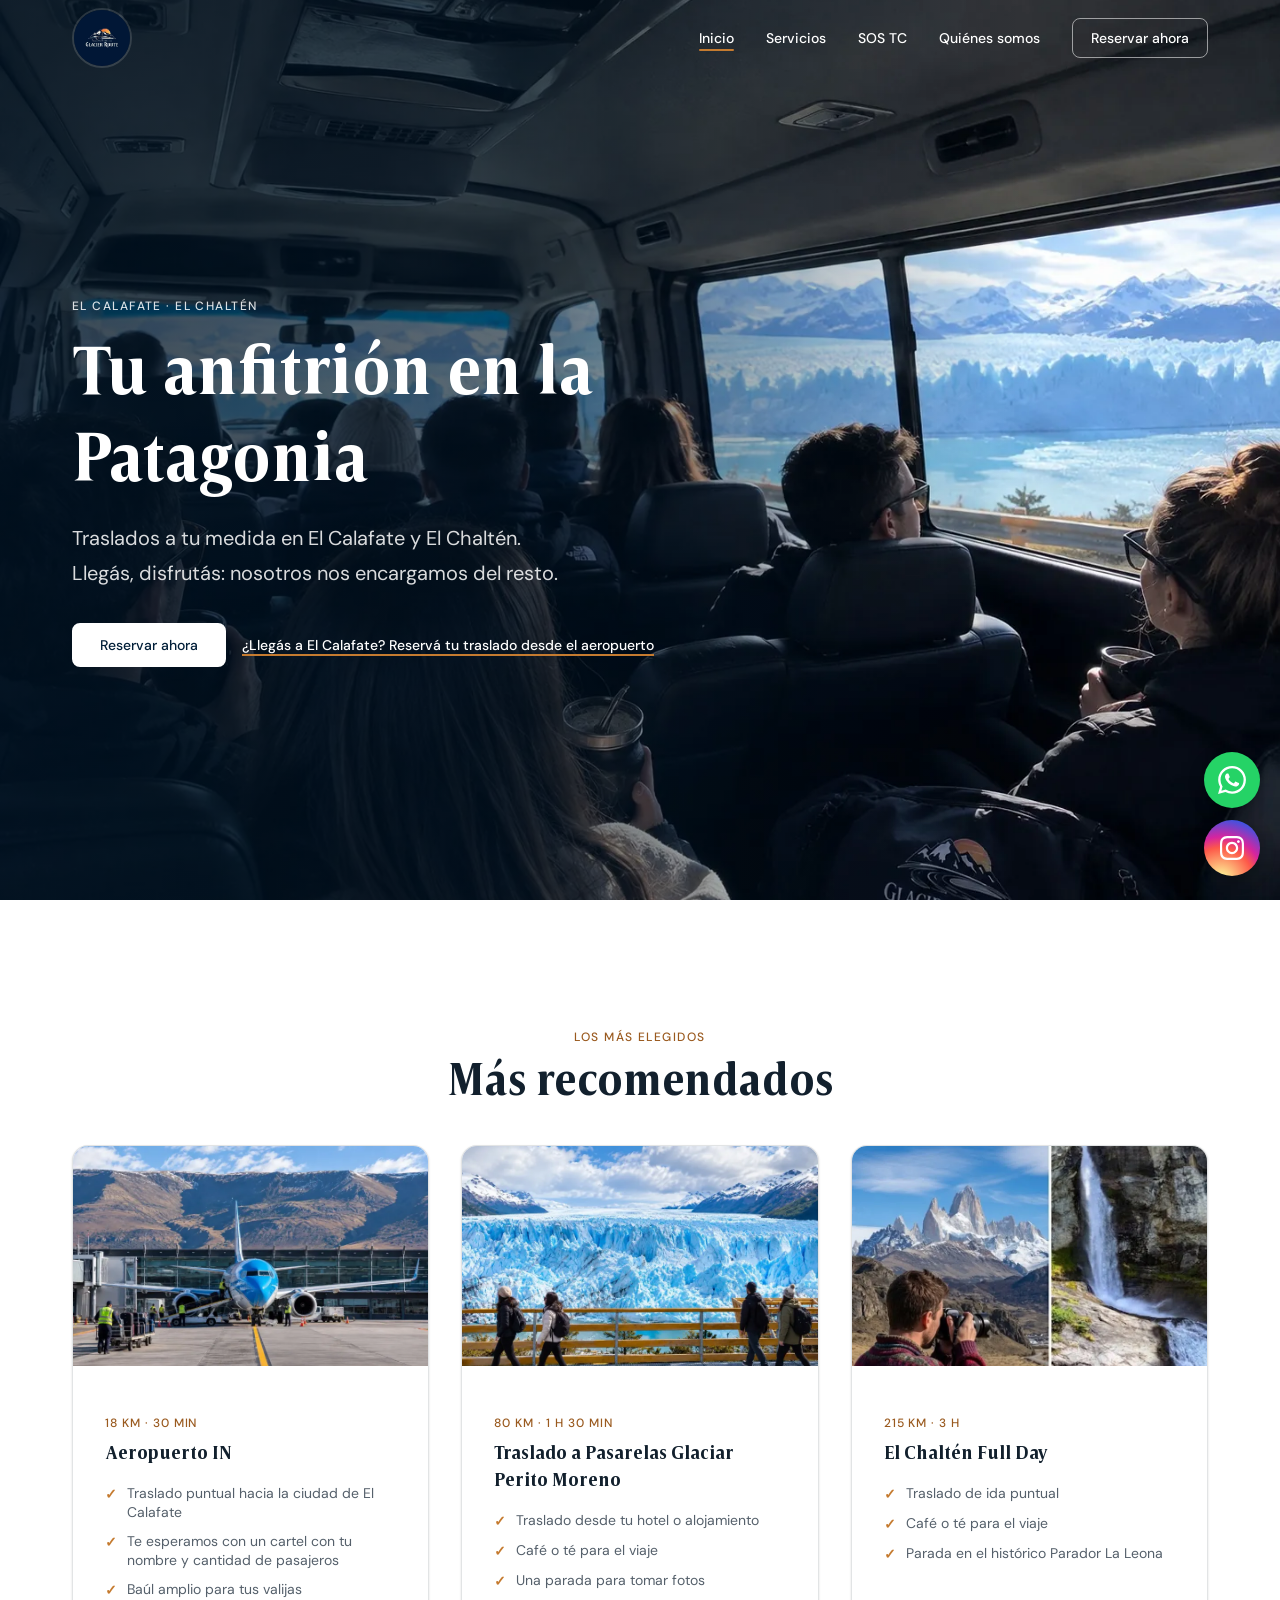
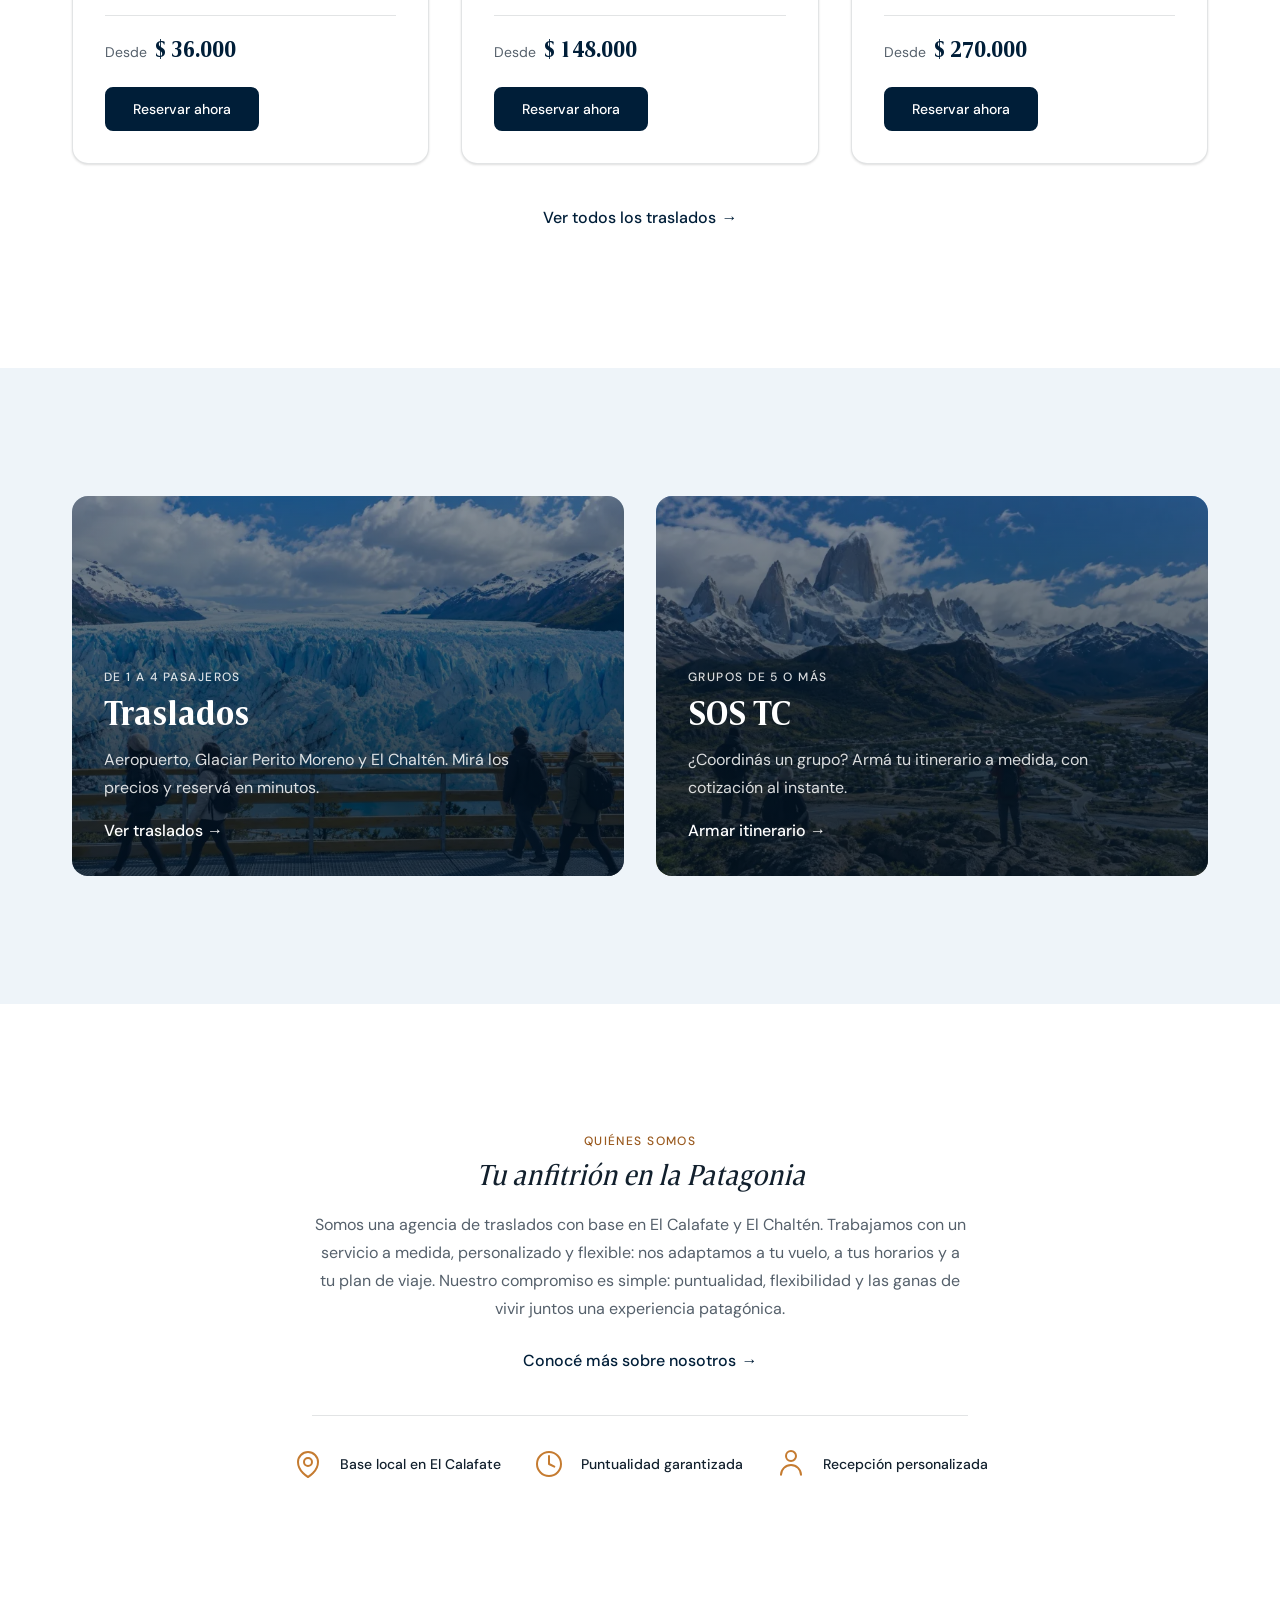
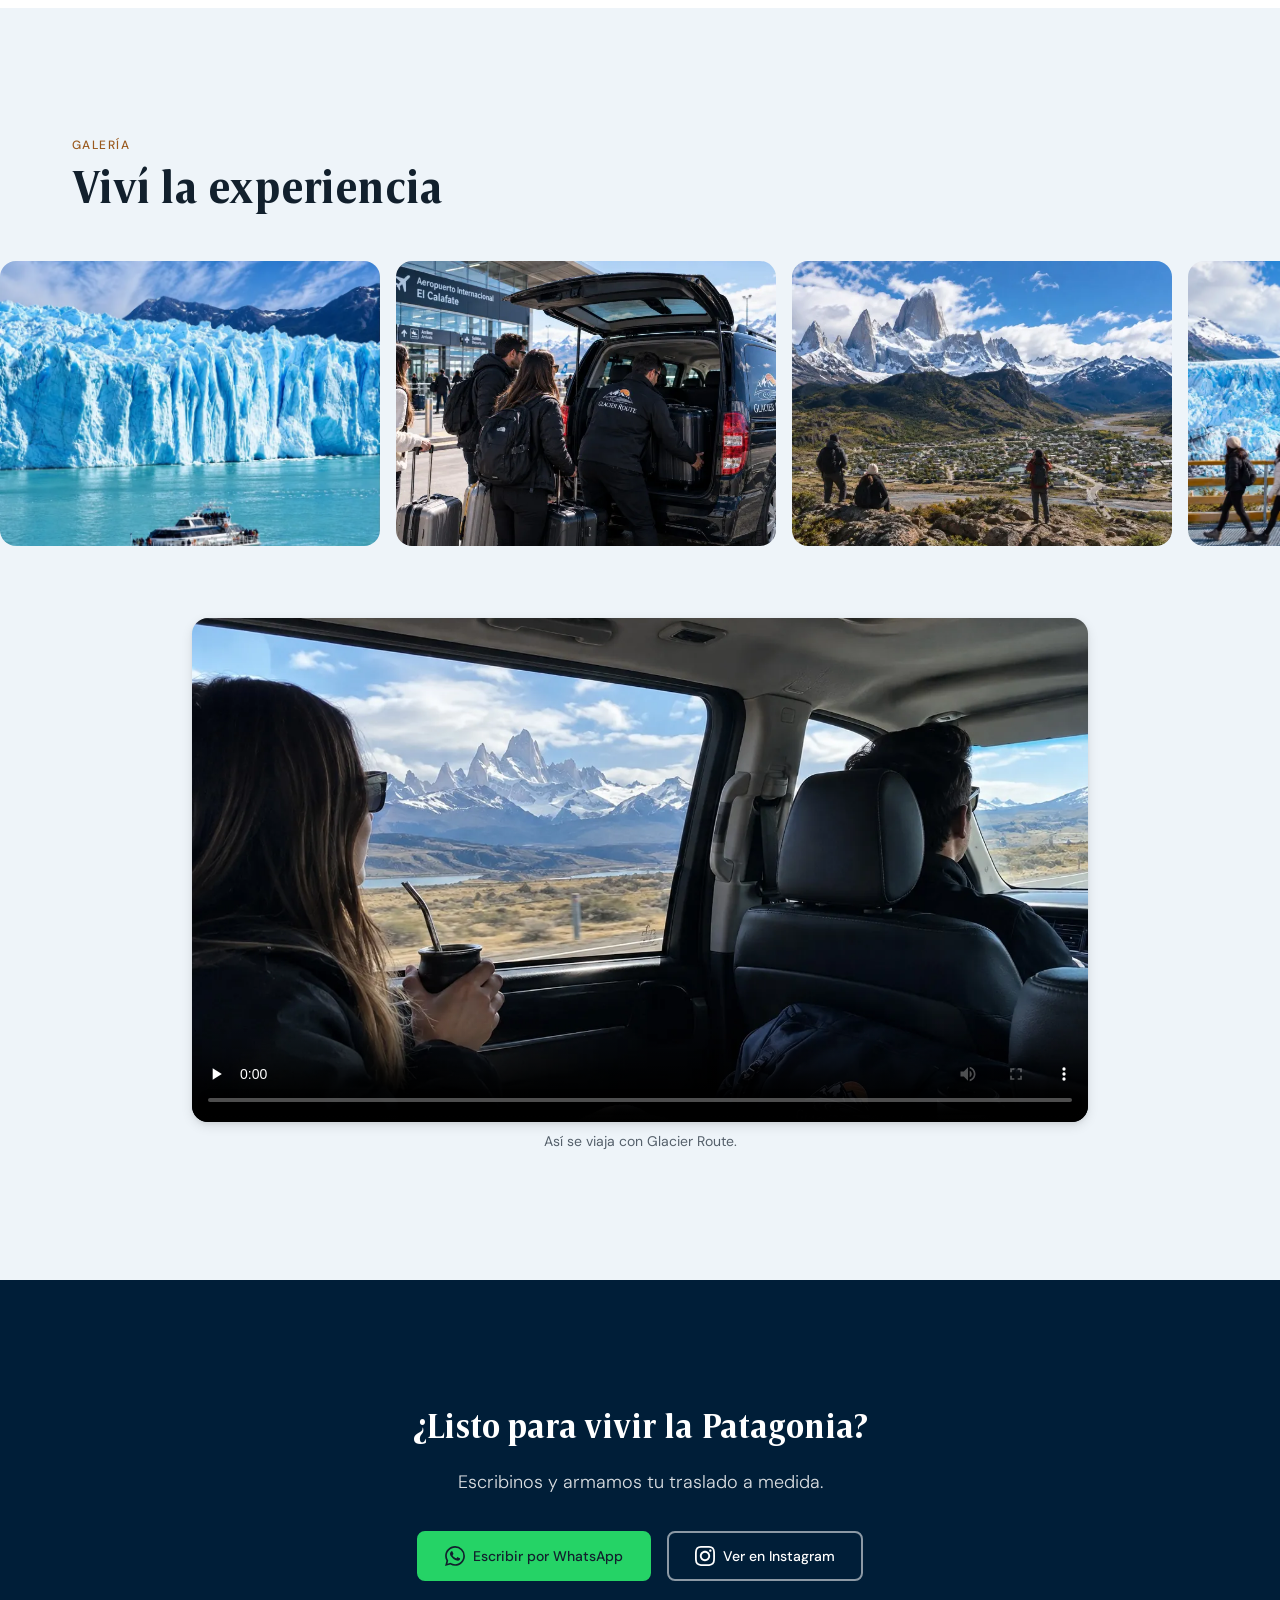
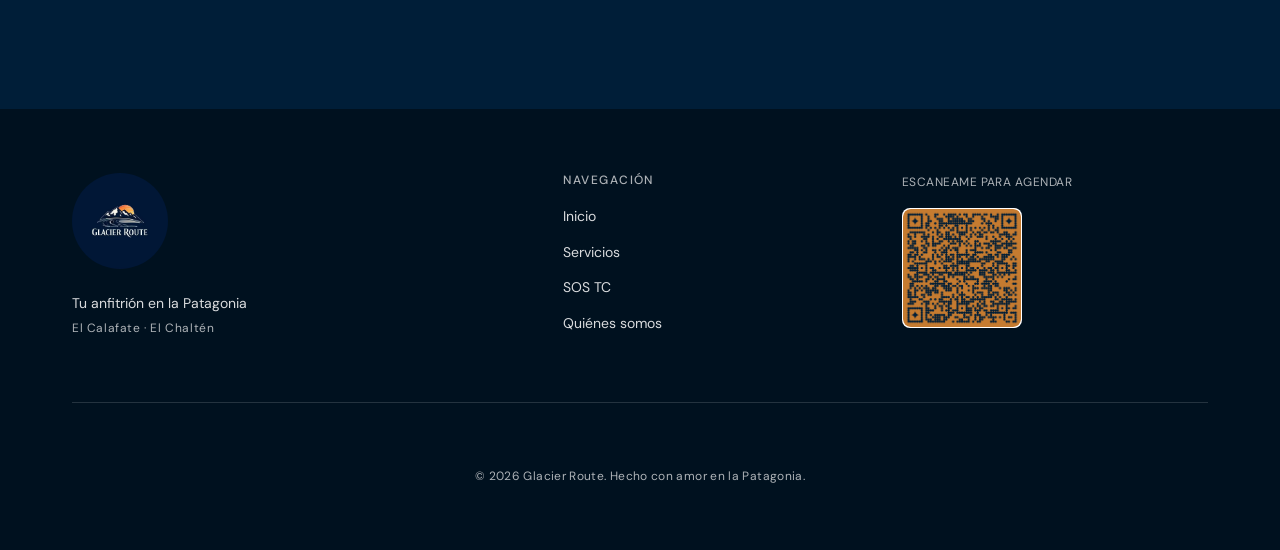
==== commit cc4fd71b: "hero y galería sin controles: las imágenes pasan solas - Hero: se quitan pausa, flechas y puntos; el" ====
--- a/index.html
+++ b/index.html
@@ -167,7 +167,7 @@
         <h1 class="visually-hidden">Glacier Route: traslados en El Calafate y El Chaltén</h1>
         <p class="hero__eyebrow">El Calafate · El Chaltén</p>
 
-        <div class="hero__textos" aria-live="off">
+        <div class="hero__textos">
           <div class="hero__texto is-active">
             <h2 class="hero__titulo">Tu anfitrión en la Patagonia</h2>
             <p class="hero__frase">Traslados a tu medida en El Calafate y El Chaltén.<br />Llegás, disfrutás: nosotros nos encargamos del resto.</p>
@@ -185,20 +185,6 @@
         <div class="hero__ctas">
           <a href="servicios.html" class="btn btn--light">Reservar ahora</a>
           <button type="button" class="hero__pregunta" data-reservar="aeropuerto-in" aria-haspopup="dialog">¿Llegás a El Calafate? Reservá tu traslado desde el aeropuerto</button>
-        </div>
-
-        <div class="hero__controles">
-          <button type="button" class="hero__control" data-pausa aria-label="Pausar presentación">
-            <svg class="hero__icono-pausa" width="18" height="18" viewBox="0 0 24 24" fill="currentColor" aria-hidden="true"><rect x="6" y="5" width="4" height="14" rx="1"/><rect x="14" y="5" width="4" height="14" rx="1"/></svg>
-            <svg class="hero__icono-play" width="18" height="18" viewBox="0 0 24 24" fill="currentColor" aria-hidden="true"><path d="M8 5v14l11-7z"/></svg>
-          </button>
-          <button type="button" class="hero__control" data-anterior aria-label="Imagen anterior"><svg width="20" height="20" viewBox="0 0 24 24" fill="none" stroke="currentColor" stroke-width="2" aria-hidden="true"><path d="m15 18-6-6 6-6"/></svg></button>
-          <div class="hero__puntos">
-            <button type="button" class="hero__punto" data-ir="0" aria-label="Mostrar imagen 1 de 3" aria-current="true"></button>
-            <button type="button" class="hero__punto" data-ir="1" aria-label="Mostrar imagen 2 de 3" aria-current="false"></button>
-            <button type="button" class="hero__punto" data-ir="2" aria-label="Mostrar imagen 3 de 3" aria-current="false"></button>
-          </div>
-          <button type="button" class="hero__control" data-siguiente aria-label="Imagen siguiente"><svg width="20" height="20" viewBox="0 0 24 24" fill="none" stroke="currentColor" stroke-width="2" aria-hidden="true"><path d="m9 18 6-6-6-6"/></svg></button>
         </div>
       </div>
     </section>
@@ -269,15 +255,8 @@
     <!-- ══════════════════════ GALERÍA (cinta: js/gallery.js) ════════════════════════ -->
     <section id="galeria" class="gallery section" aria-labelledby="galeria-heading">
       <div class="container gallery__header">
-        <div>
-          <p class="eyebrow">Galería</p>
-          <h2 id="galeria-heading" class="section-title">Viví la experiencia</h2>
-        </div>
-        <button type="button" class="gallery__pausa" data-galeria-pausa aria-label="Pausar galería">
-          <svg class="gallery__icono-pausa" width="18" height="18" viewBox="0 0 24 24" fill="currentColor" aria-hidden="true"><rect x="6" y="5" width="4" height="14" rx="1"/><rect x="14" y="5" width="4" height="14" rx="1"/></svg>
-          <svg class="gallery__icono-play" width="18" height="18" viewBox="0 0 24 24" fill="currentColor" aria-hidden="true"><path d="M8 5v14l11-7z"/></svg>
-          <span data-galeria-pausa-texto aria-hidden="true">Pausar</span>
-        </button>
+        <p class="eyebrow">Galería</p>
+        <h2 id="galeria-heading" class="section-title">Viví la experiencia</h2>
       </div>
 
       <div class="gallery__viewport" data-galeria>
--- a/css/hero.css
+++ b/css/hero.css
@@ -72,7 +72,14 @@
   width: 100%;
   max-width: var(--container-max);
   margin-inline: auto;
-  padding: 96px var(--container-padding) var(--space-md); /* arriba: nav fijo */
+  /* arriba: nav fijo; abajo: lugar para el botón flotante de WhatsApp */
+  padding: 96px var(--container-padding) calc(var(--space-lg) + var(--space-md));
+}
+
+@media (min-width: 768px) {
+  .hero__content {
+    padding-bottom: var(--space-md);
+  }
 }
 
 .hero__eyebrow {
@@ -143,60 +150,3 @@
 .hero__pregunta:hover {
   color: var(--color-text-on-dark-muted);
 }
-
-/* ── Controles del carrusel ── */
-.hero__controles {
-  display: flex;
-  align-items: center;
-  gap: var(--space-xs);
-  margin-top: var(--space-md);
-}
-
-.hero__control {
-  display: grid;
-  place-items: center;
-  width: 44px;
-  height: 44px;
-  border-radius: var(--radius-full);
-  border: 1px solid var(--color-on-dark-border);
-  color: var(--color-text-on-dark);
-  transition: background-color var(--transition-fast), border-color var(--transition-fast);
-}
-
-.hero__control:hover {
-  background-color: var(--color-on-dark-hover);
-  border-color: var(--color-text-on-dark);
-}
-
-.hero__puntos {
-  display: flex;
-  align-items: center;
-}
-
-/* Área táctil de 44px, punto visible de 10px */
-.hero__punto {
-  display: grid;
-  place-items: center;
-  width: 32px;
-  height: 44px;
-}
-
-.hero__punto::before {
-  content: '';
-  width: 10px;
-  height: 10px;
-  border-radius: 50%;
-  border: 1.5px solid var(--color-text-on-dark);
-  transition: background-color var(--transition-fast), transform var(--transition-fast);
-}
-
-.hero__punto[aria-current="true"]::before {
-  background-color: var(--color-accent);
-  border-color: var(--color-accent);
-  transform: scale(1.2);
-}
-
-/* Icono pausa/reproducir según estado */
-.hero__icono-play { display: none; }
-.hero[data-pausado="true"] .hero__icono-play { display: block; }
-.hero[data-pausado="true"] .hero__icono-pausa { display: none; }
--- a/css/gallery.css
+++ b/css/gallery.css
@@ -8,11 +8,6 @@
 }
 
 .gallery__header {
-  display: flex;
-  flex-wrap: wrap;
-  align-items: flex-end;
-  justify-content: space-between;
-  gap: var(--space-sm);
   margin-bottom: var(--space-md);
 }
 
@@ -21,30 +16,7 @@
   text-align: left;
 }
 
-.gallery__pausa {
-  display: inline-flex;
-  align-items: center;
-  gap: var(--space-xs);
-  min-height: 44px;
-  padding: 10px 18px;
-  border: 1.5px solid var(--color-primary);
-  border-radius: var(--radius-full);
-  font-size: var(--text-sm);
-  font-weight: 500;
-  color: var(--color-primary);
-  transition: background-color var(--transition-fast), color var(--transition-fast);
-}
-
-.gallery__pausa:hover {
-  background-color: var(--color-primary);
-  color: var(--color-text-on-dark);
-}
-
-.gallery__icono-play { display: none; }
-.gallery__pausa[data-pausado="true"] .gallery__icono-play { display: block; }
-.gallery__pausa[data-pausado="true"] .gallery__icono-pausa { display: none; }
-
-/* ── Cinta ── */
+/* ── Cinta (se mueve sola; solo se detiene fuera de pantalla o con el lightbox abierto) ── */
 .gallery__viewport {
   overflow: hidden;
 }
@@ -62,8 +34,6 @@
   to { transform: translateX(calc(-50% - var(--space-sm) / 2)); }
 }
 
-.gallery__viewport:hover .gallery__track,
-.gallery__viewport:focus-within .gallery__track,
 .gallery__viewport.is-pausado .gallery__track,
 .gallery__viewport.is-fuera .gallery__track {
   animation-play-state: paused;
@@ -129,7 +99,7 @@
   transform: scale(1);
 }
 
-/* Sin movimiento: fila con scroll manual y snap (sin clones ni botón de pausa) */
+/* Sin movimiento: fila con scroll manual y snap (sin clones) */
 @media (prefers-reduced-motion: reduce) {
   .gallery__viewport {
     overflow-x: auto;
@@ -143,10 +113,6 @@
 
   .gallery__item {
     scroll-snap-align: start;
-  }
-
-  .gallery__pausa {
-    display: none;
   }
 }
 
